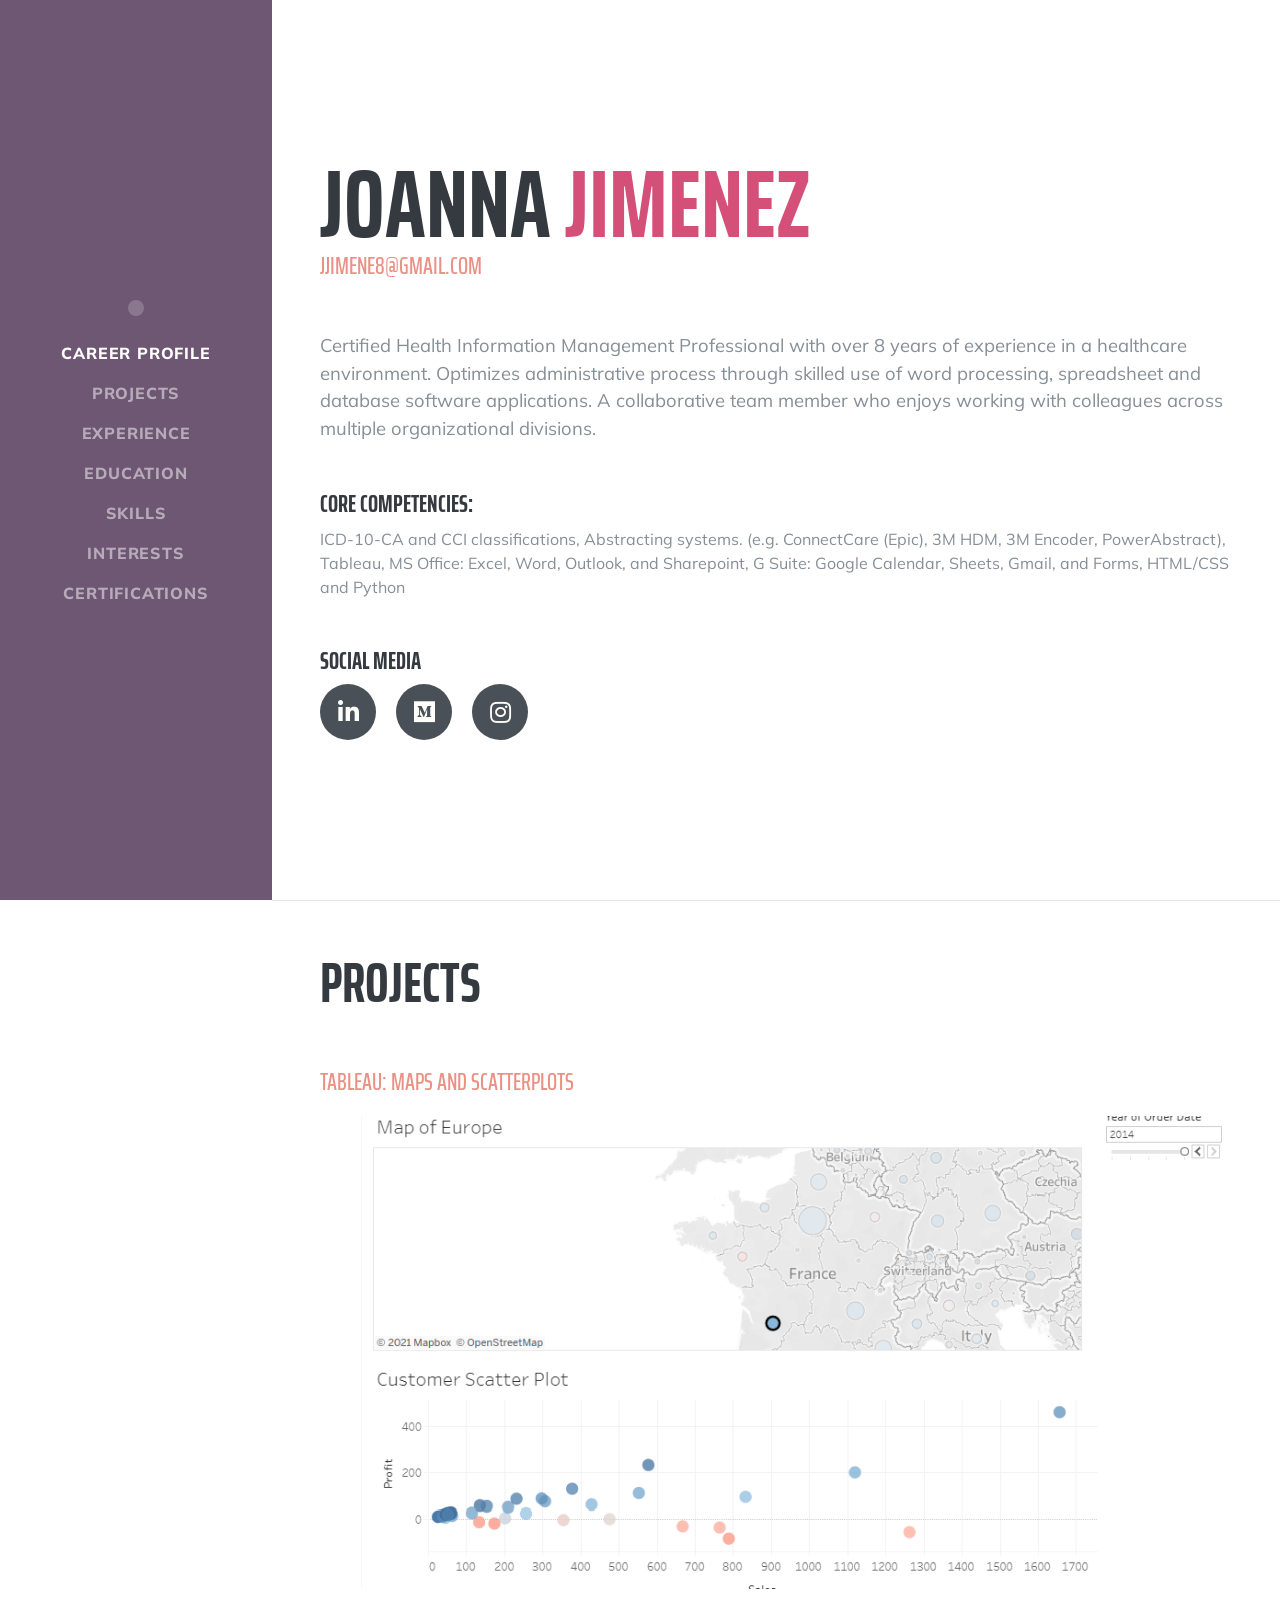
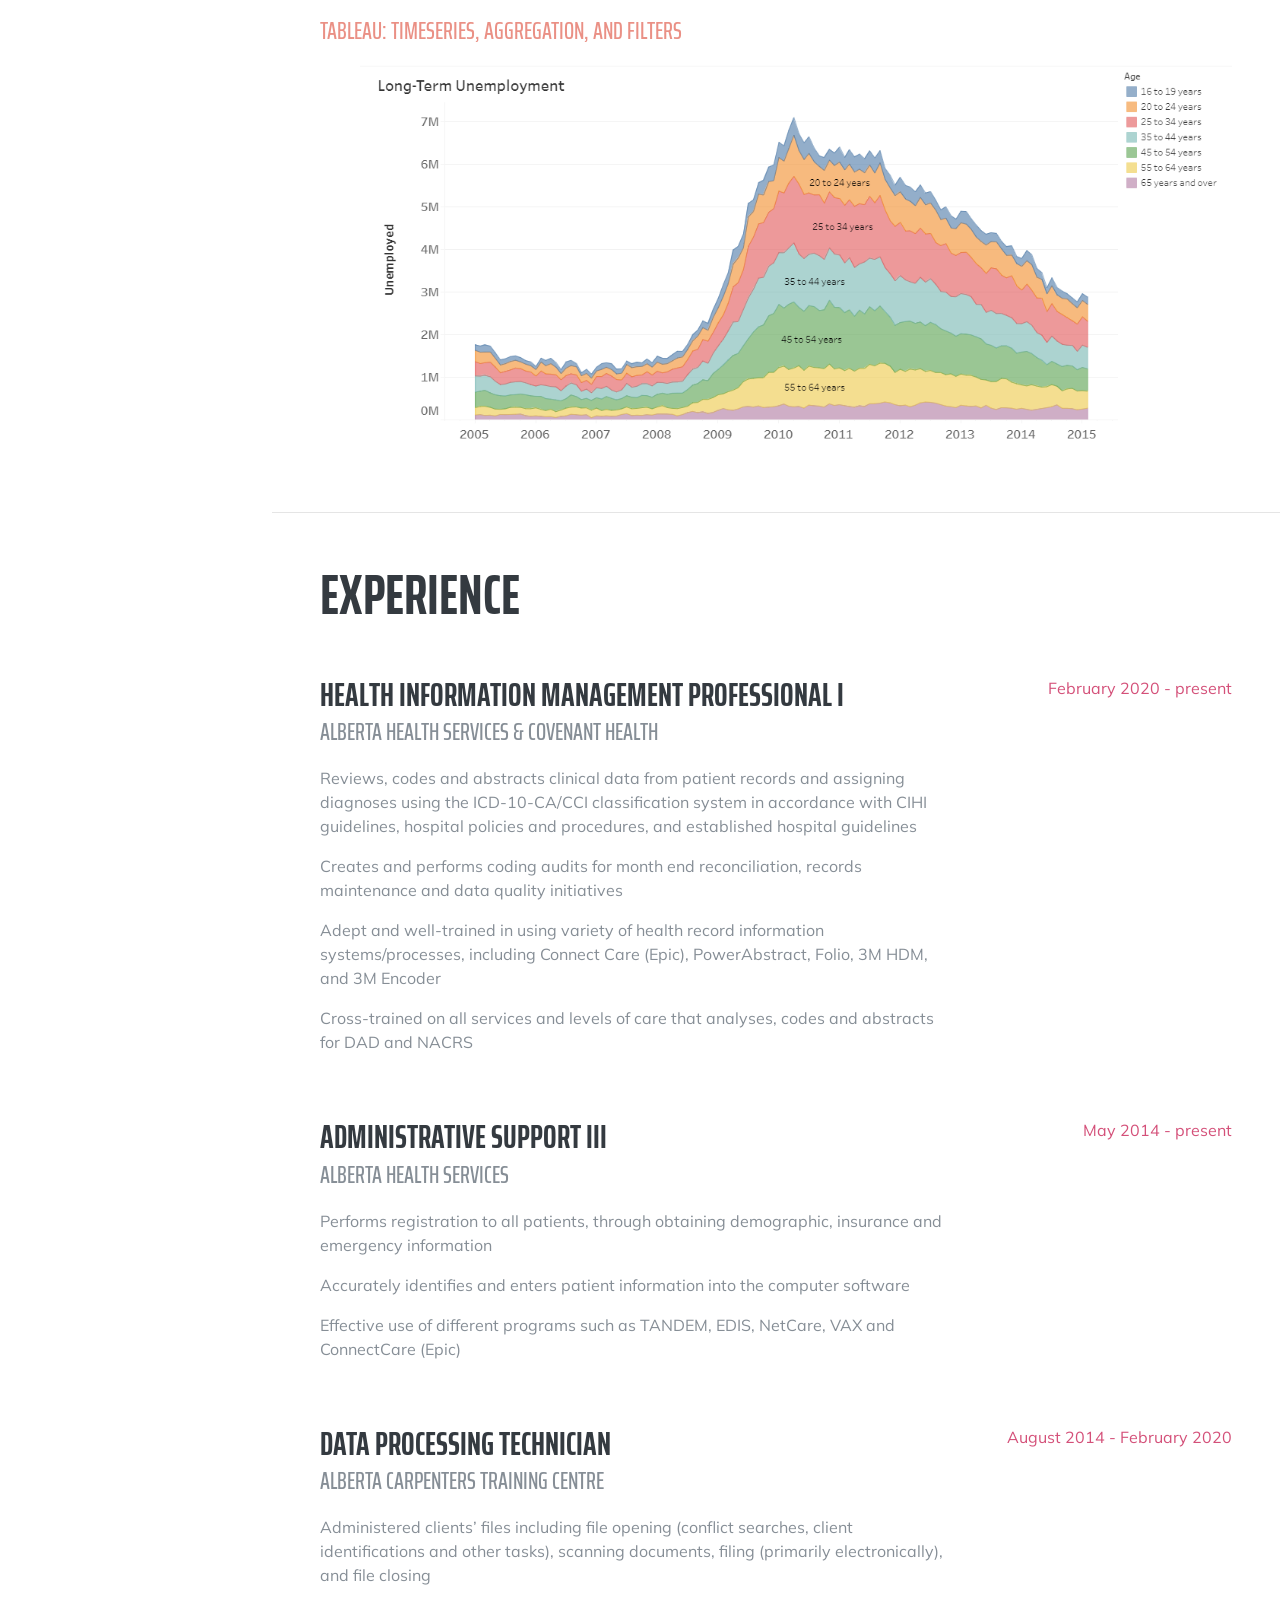
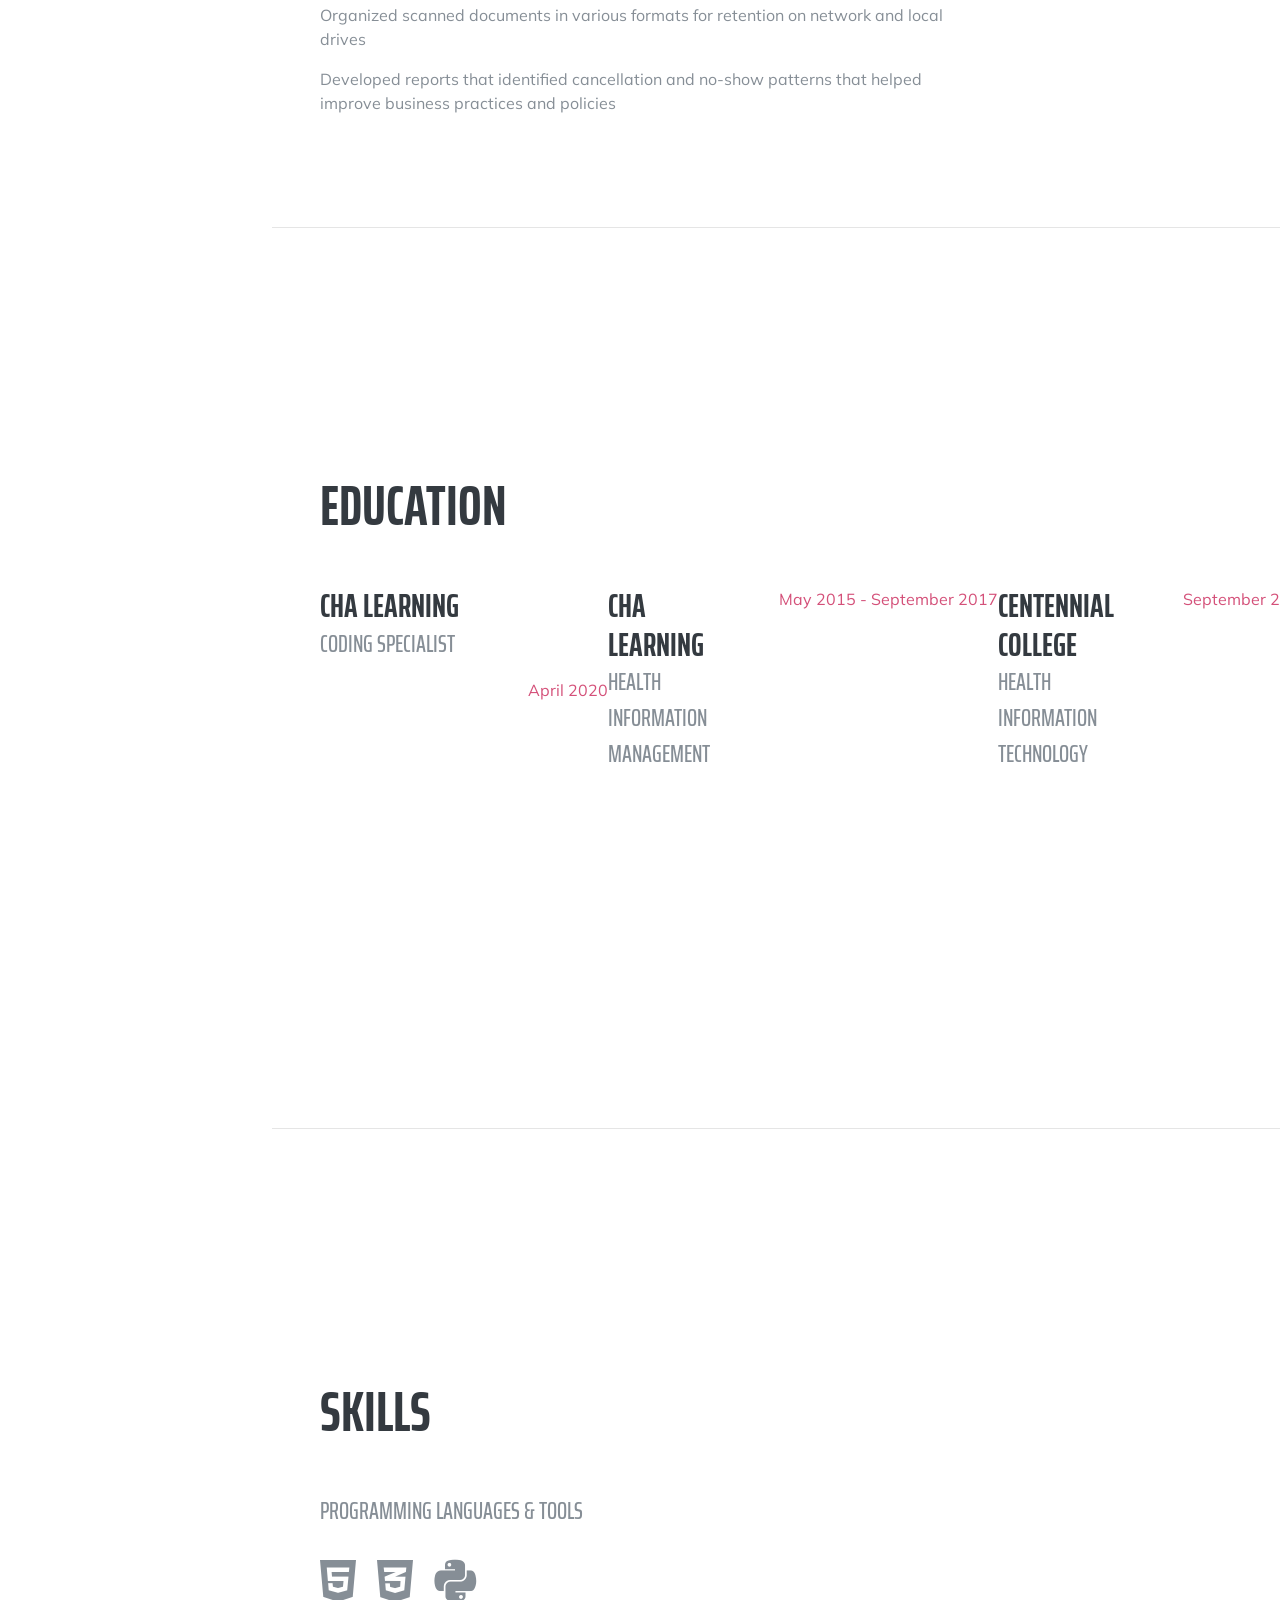
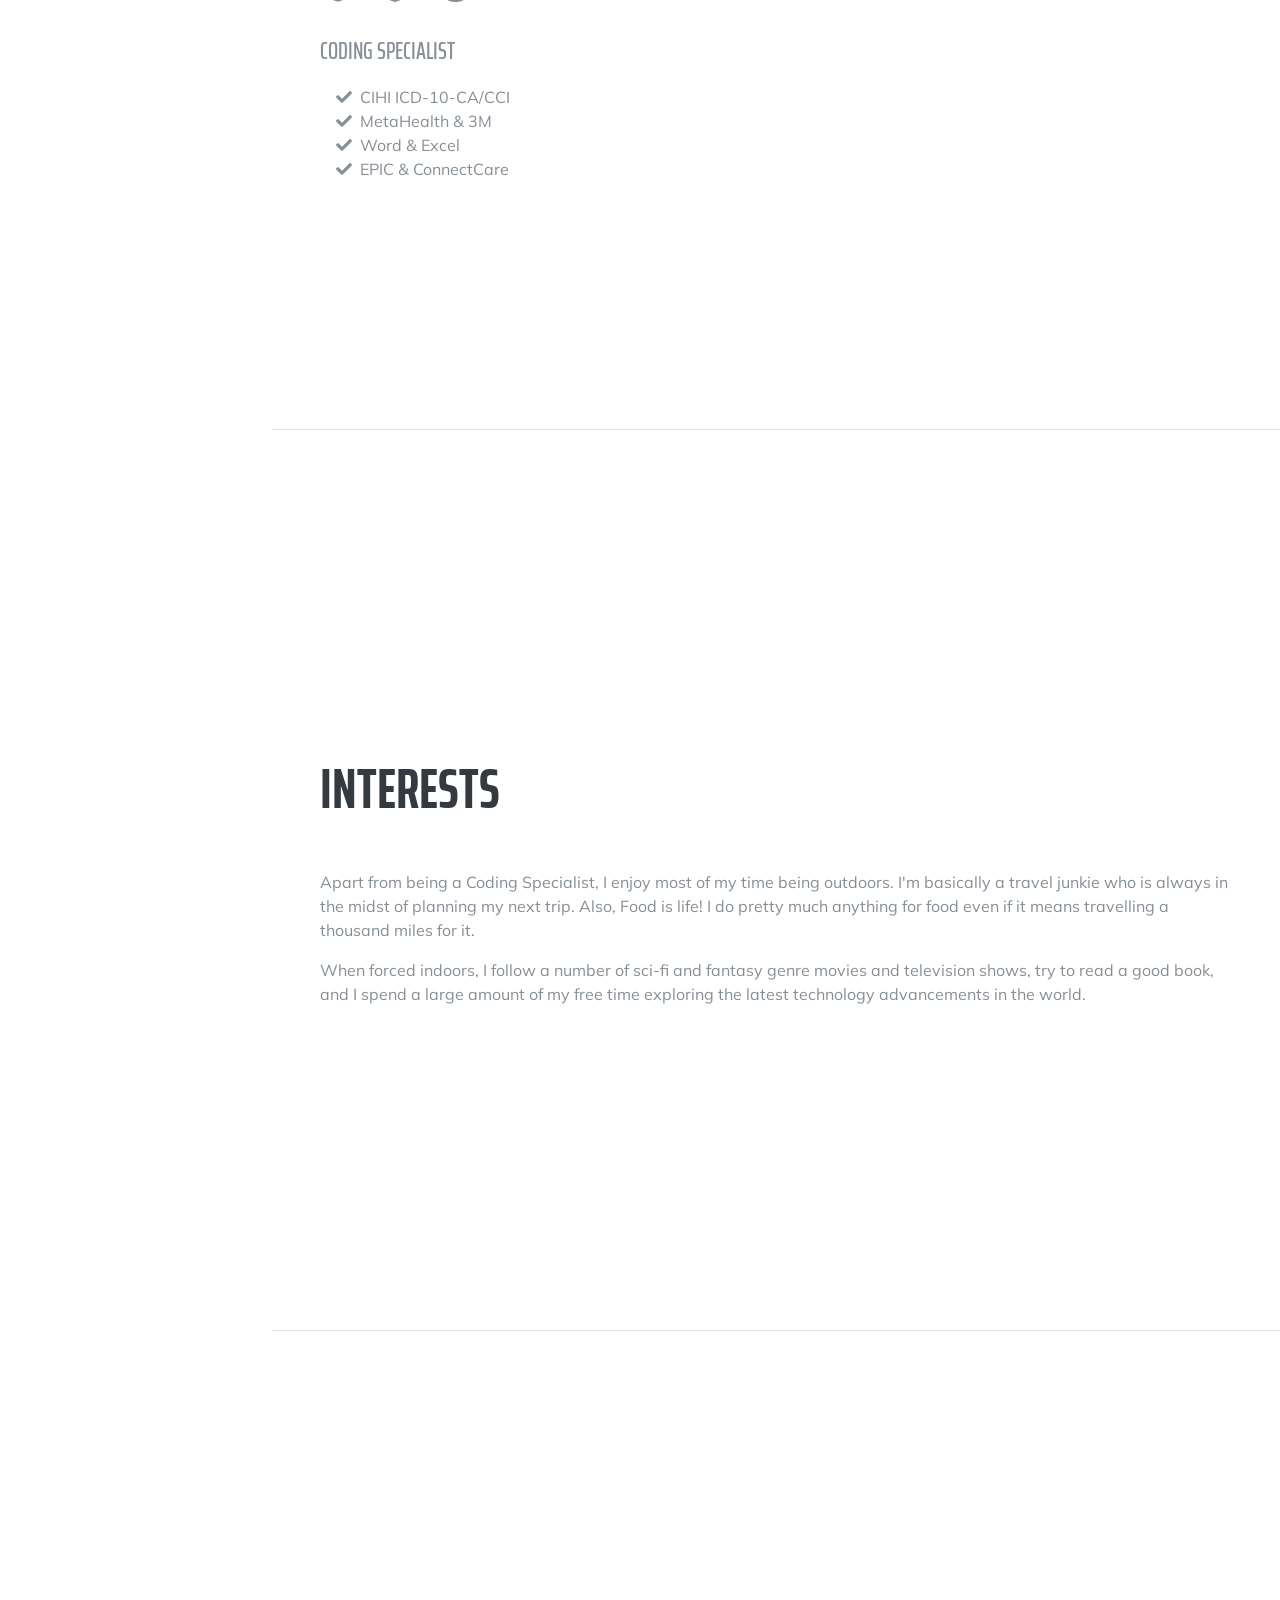
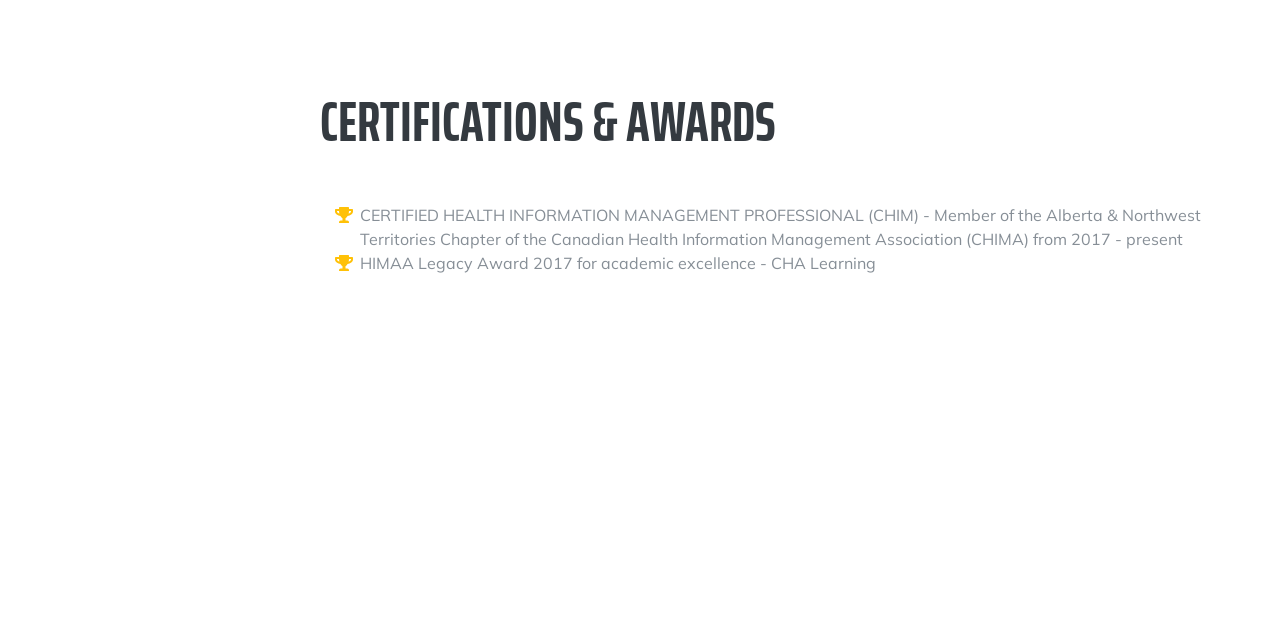
==== index.html @ 5873cfa7 "Update index.html" ====
<!DOCTYPE html>
<html lang="en">

<head>

	<meta charset="utf-8">
	<meta name="viewport" content="width=device-width, initial-scale=1, shrink-to-fit=no">
	<meta name="description" content="">
	<meta name="author" content="">

	<title>Resume - JJimenez</title>

	<!-- Bootstrap core CSS -->
	<link href="vendor/bootstrap/css/bootstrap.min.css" rel="stylesheet">

	<!-- Custom fonts for this template -->
	<link href="https://fonts.googleapis.com/css?family=Saira+Extra+Condensed:500,700" rel="stylesheet">
	<link href="https://fonts.googleapis.com/css?family=Muli:400,400i,800,800i" rel="stylesheet">
	<link href="vendor/fontawesome-free/css/all.min.css" rel="stylesheet">

	<!-- Custom styles for this template -->
	<link href="css/resume.min.css" rel="stylesheet">

</head>

<body id="page-top">

	<nav class="navbar navbar-expand-lg navbar-dark bg-primary fixed-top" id="sideNav">
		<a class="navbar-brand js-scroll-trigger" href="#page-top">
			<span class="d-block d-lg-none">Joanna Jimenez</span>
			<span class="d-none d-lg-block">
				<img class="img-fluid img-profile rounded-circle mx-auto mb-2" src="img/profile.png" alt="">
			</span>
		</a>
		<button class="navbar-toggler" type="button" data-toggle="collapse" data-target="#navbarSupportedContent" aria-controls="navbarSupportedContent" aria-expanded="false" aria-label="Toggle navigation">
			<span class="navbar-toggler-icon"></span>
		</button>
		<div class="collapse navbar-collapse" id="navbarSupportedContent">
			<ul class="navbar-nav">
				<li class="nav-item">
					<a class="nav-link js-scroll-trigger" href="#about">Career Profile</a>
				</li>
				<li class="nav-item">
					<a class="nav-link js-scroll-trigger" href="#projects">Projects</a>
				</li>
				<li class="nav-item">
					<a class="nav-link js-scroll-trigger" href="#experience">Experience</a>
				</li>
				<li class="nav-item">
					<a class="nav-link js-scroll-trigger" href="#education">Education</a>
				</li>
				<li class="nav-item">
					<a class="nav-link js-scroll-trigger" href="#skills">Skills</a>
				</li>
				<li class="nav-item">
					<a class="nav-link js-scroll-trigger" href="#interests">Interests</a>
				</li>
				<li class="nav-item">
					<a class="nav-link js-scroll-trigger" href="#awards">Certifications</a>
				</li>
			</ul>
		</div>
	</nav>

	<div class="container-fluid p-0">

		<section class="resume-section p-3 p-lg-5 d-flex align-items-center" id="about">
			<div class="w-100">
				<h1 class="mb-0">Joanna
					<span class="text-primary">Jimenez</span>
				</h1>
				<div class="subheading mb-5">
					<a href="mailto:name@email.com">jjimene8@gmail.com</a>
				</div>
				<p class="lead mb-5">Certified Health Information Management Professional with over 8 years of experience in a healthcare environment. 
					Optimizes administrative process through skilled use of word processing, spreadsheet and database software applications. 
					A collaborative team member who enjoys working with colleagues across multiple organizational divisions.
					
					<div>
						<h4>Core competencies:</h4> ICD-10-CA and CCI classifications, Abstracting systems. (e.g. ConnectCare (Epic), 3M HDM, 3M Encoder, PowerAbstract), Tableau, MS Office: Excel, Word, Outlook, and Sharepoint, 
						G Suite: Google Calendar, Sheets, Gmail, and Forms, HTML/CSS and Python 
					</div>
				
				</p>
			<div>
				<p class="lead mb-5"><h4>Social Media</h4>
				<div class="social-icons">
					<a href="https://www.linkedin.com/in/joanna-jimenez-chim/">
						<i class="fab fa-linkedin-in"></i>
					</a>
					<a href="https://medium.com/@doodles0182">
						<i class="fab fa-medium"></i>
					</a>
					<a href="https://www.instagram.com/j0annar0se/">
						<i class="fab fa-instagram"></i>
					</a>
				</div>
			</div>
			</div>
		</p>
		</section>

		<!-- PROJECTS -->
		<hr class="m-0">

		<section class="resume-section p-3 p-lg-5 d-flex align-items-center" id="projects">
			<div class="w-100">
				<h2 class="mb-5">Projects</h2>

				<div class="subheading mb-3"><a href="https://public.tableau.com/profile/joann.jimenez#!/vizhome/CountryProfitMargin/Dashboard1">Tableau: Maps and Scatterplots</a></div>
				<ul>
					<img class="img-fluid img-profile mx-300 mb-2"  src="img/MapOfEurope.png" alt="Map of Europe" >
					<!--<img src="img/MapOfEurope.png" alt="Map of Europe" width="200" height="200">-->
				</ul>

				<div class="subheading mb-3"><a href="https://public.tableau.com/profile/joann.jimenez#!/vizhome/Long-TermUnemployment_16119413423290/Sheet1">
          Tableau: Timeseries, Aggregation, and Filters</a></div>
				<ul>
					<img class="img-fluid img-profile mx-300 mb-2" src="img/TermUnemployment.png" alt="Long-Term Unemployment">
					<!---<img src="img/TermUnemployment.png" alt="Long-Term Unemployment" width="200" height="200">-->
				</ul>
        
       
		</section>

		<hr class="m-0">

		<section class="resume-section p-3 p-lg-5 d-flex justify-content-center" id="experience">
			<div class="w-100">
				<h2 class="mb-5">Experience</h2>

			
				
				<div class="resume-item d-flex flex-column flex-md-row justify-content-between mb-5">
					<div class="resume-content">
						<h3 class="mb-0">Health Information Management Professional I</h3>
						<div class="subheading mb-3">Alberta Health Services & Covenant Health</div>
						<p>Reviews, codes and abstracts clinical data from patient records and assigning diagnoses using the ICD-10-CA/CCI classification system in accordance with CIHI guidelines, hospital
policies and procedures, and established hospital guidelines</p>
						<p>Creates and performs coding audits for month end reconciliation, records maintenance and data quality initiatives</p>
						<p>Adept and well-trained in using variety of health record information systems/processes, including Connect Care (Epic), PowerAbstract, Folio, 3M HDM, and 3M Encoder</p>
						<p>Cross-trained on all services and levels of care that analyses, codes and abstracts for DAD and NACRS</p>
						
					</div>
					<div class="resume-date text-md-right">
						<span class="text-primary">February 2020 - present</span>
					</div>
				</div>
				
				<div class="resume-item d-flex flex-column flex-md-row justify-content-between mb-5">
					<div class="resume-content">
						<h3 class="mb-0">Administrative Support III</h3>
						<div class="subheading mb-3">Alberta Health Services</div>
						<p>Performs registration to all patients, through obtaining demographic, insurance and emergency information </p>
						<p>Accurately identifies and enters patient information into the computer software</p>
						<p>Effective use of different programs such as TANDEM, EDIS, NetCare, VAX and ConnectCare (Epic)</p>
					</div>
					<div class="resume-date text-md-right">
						<span class="text-primary">May 2014 - present</span>
					</div>
				</div>

				<div class="resume-item d-flex flex-column flex-md-row justify-content-between mb-5">
					<div class="resume-content">
						<h3 class="mb-0">Data Processing Technician</h3>
						<div class="subheading mb-3">Alberta Carpenters Training Centre</div>
						<p>Administered clients’ files including file opening (conflict searches, client identifications and other tasks), scanning documents, filing (primarily electronically), and file closing</p>
						<p>Organized scanned documents in various formats for retention on network and local drives</p>
						<p>Developed reports that identified cancellation and no-show patterns that helped improve business practices and policies
						</p>
					</div>
					<div class="resume-date text-md-right">
						<span class="text-primary">August 2014 - February 2020</span>
					</div>
				</div>

			</div>

		</section>

		<hr class="m-0">

		<section class="resume-section p-3 p-lg-5 d-flex align-items-center" id="education">
			<div class="w-100">
				<h2 class="mb-5">Education</h2>
				
				<div class="resume-item d-flex flex-column flex-md-row justify-content-between mb-5">
					<div class="resume-content">
						<h3 class="mb-0">CHA Learning</h3>
						<div class="subheading mb-3">Coding Specialist</div>
						<div class="resume-date text-md-right">
						<span class="text-primary">April 2020</span>
					</div>

					</div>

				<div class="resume-item d-flex flex-column flex-md-row justify-content-between mb-5">
					<div class="resume-content">
						<h3 class="mb-0">CHA Learning</h3>
						<div class="subheading mb-3">Health Information Management</div>

					</div>
					<div class="resume-date text-md-right">
						<span class="text-primary">May 2015 - September 2017</span>
					</div>
				</div>

				<div class="resume-item d-flex flex-column flex-md-row justify-content-between">
					<div class="resume-content">
						<h3 class="mb-0">Centennial College</h3>
						<div class="subheading mb-3">Health Information Technology</div>

					</div>
					<div class="resume-date text-md-right">
						<span class="text-primary">September 2009 - May 2011</span>
					</div>
				</div>

			</div>
		</section>

		<hr class="m-0">

		<section class="resume-section p-3 p-lg-5 d-flex align-items-center" id="skills">
			<div class="w-100">
				<h2 class="mb-5">Skills</h2>

				<div class="subheading mb-3">Programming Languages &amp; Tools</div>
				<ul class="list-inline dev-icons">
					<li class="list-inline-item">
						<i class="fab fa-html5"></i>
					</li>
					<li class="list-inline-item">
						<i class="fab fa-css3-alt"></i>
					</li>
					<li class="list-inline-item">
						<i class="fab fa-python"></i>
					</li>

				</ul>

				<div class="subheading mb-3">Coding Specialist</div>
				<ul class="fa-ul mb-0">
					<li>
						<i class="fa-li fa fa-check"></i>
						CIHI ICD-10-CA/CCI
					</li>
					<li>
						<i class="fa-li fa fa-check"></i>
						MetaHealth &amp; 3M
					</li>
					<li>
						<i class="fa-li fa fa-check"></i>
						Word &amp; Excel
					</li>
					<li>
						<i class="fa-li fa fa-check"></i>
						EPIC &amp; ConnectCare
					</li>
				</ul>
			</div>
		</section>

		<hr class="m-0">

		<section class="resume-section p-3 p-lg-5 d-flex align-items-center" id="interests">
			<div class="w-100">
				<h2 class="mb-5">Interests</h2>
				<p>Apart from being a Coding Specialist, I enjoy most of my time being outdoors. I'm basically a travel junkie who is always in the midst of planning my next trip. Also, Food is life! I do pretty much anything for food even if it means travelling a thousand miles for it. </p>
				<p class="mb-0">When forced indoors, I follow a number of sci-fi and fantasy genre movies and television shows, try to read a good book, and I spend a large amount of my free time exploring the latest technology advancements in the world.</p>
			</div>
		</section>

		<hr class="m-0">

		<section class="resume-section p-3 p-lg-5 d-flex align-items-center" id="awards">
			<div class="w-100">
				<h2 class="mb-5">Certifications &amp; Awards</h2>
				<ul class="fa-ul mb-0">
					<li>
						<i class="fa-li fa fa-trophy text-warning"></i>
						CERTIFIED HEALTH INFORMATION MANAGEMENT PROFESSIONAL (CHIM) -
						Member of the Alberta & Northwest Territories Chapter of the Canadian Health Information Management Association (CHIMA) 
						from 2017 - present
					</li>
					<li>
						<i class="fa-li fa fa-trophy text-warning"></i>
						HIMAA Legacy Award 2017 for academic excellence - CHA Learning
					</li>
					<li>

				</ul>
			</div>
		</section>

		<!--      Portfolio-->

		<!-- Bootstrap core JavaScript -->
		<script src="vendor/jquery/jquery.min.js"></script>
		<script src="vendor/bootstrap/js/bootstrap.bundle.min.js"></script>

		<!-- Plugin JavaScript -->
		<script src="vendor/jquery-easing/jquery.easing.min.js"></script>

		<!-- Custom scripts for this template -->
		<script src="js/resume.min.js"></script>

</body>

</html>
---- css/resume.min.css ----
/*!
 * Start Bootstrap - Resume v5.0.8 (https://startbootstrap.com/template-overviews/resume)
 * Copyright 2013-2019 Start Bootstrap
 * Licensed under MIT (https://github.com/BlackrockDigital/startbootstrap-resume/blob/master/LICENSE)
 */body{font-family:Muli,-apple-system,BlinkMacSystemFont,'Segoe UI',Roboto,'Helvetica Neue',Arial,sans-serif,'Apple Color Emoji','Segoe UI Emoji','Segoe UI Symbol','Noto Color Emoji';padding-top:54px;color:#868e96}@media (min-width:992px){body{padding-top:0;padding-left:17rem}}h1,h2,h3,h4,h5,h6{font-family:'Saira Extra Condensed',-apple-system,BlinkMacSystemFont,'Segoe UI',Roboto,'Helvetica Neue',Arial,sans-serif,'Apple Color Emoji','Segoe UI Emoji','Segoe UI Symbol','Noto Color Emoji';font-weight:700;text-transform:uppercase;color:#343a40}h1{font-size:6rem;line-height:5.5rem}h2{font-size:3.5rem}h3{font-size:2rem}p.lead{font-size:1.15rem;font-weight:400}.subheading{text-transform:uppercase;font-weight:500;font-family:'Saira Extra Condensed',-apple-system,BlinkMacSystemFont,'Segoe UI',Roboto,'Helvetica Neue',Arial,sans-serif,'Apple Color Emoji','Segoe UI Emoji','Segoe UI Symbol','Noto Color Emoji';font-size:1.5rem}.social-icons a{display:inline-block;height:3.5rem;width:3.5rem;background-color:#495057;color:#fffdf9!important;border-radius:100%;text-align:center;font-size:1.5rem;line-height:3.5rem;margin-right:1rem}.social-icons a:last-child{margin-right:0}.social-icons a:hover{background-color:#e9e1cc}.dev-icons{font-size:3rem}.dev-icons .list-inline-item i:hover{color:#e9e1cc}#sideNav .navbar-nav .nav-item .nav-link{font-weight:800;letter-spacing:.05rem;text-transform:uppercase}#sideNav .navbar-toggler:focus{outline-color:#ea9085}@media (min-width:992px){#sideNav{text-align:center;position:fixed;top:0;left:0;display:flex;flex-direction:column;width:17rem;height:100vh}#sideNav .navbar-brand{display:flex;margin:auto auto 0;padding:.5rem}#sideNav .navbar-brand .img-profile{max-width:10rem;max-height:10rem;border:.5rem solid rgba(255,255,255,.2)}#sideNav .navbar-collapse{display:flex;align-items:flex-start;flex-grow:0;width:100%;margin-bottom:auto}#sideNav .navbar-collapse .navbar-nav{flex-direction:column;width:100%}#sideNav .navbar-collapse .navbar-nav .nav-item{display:block}#sideNav .navbar-collapse .navbar-nav .nav-item .nav-link{display:block}}section.resume-section{padding-top:5rem!important;padding-bottom:5rem!important;max-width:75rem}section.resume-section .resume-item .resume-date{min-width:none}@media (min-width:768px){section.resume-section{min-height:100vh}section.resume-section .resume-item .resume-date{min-width:18rem}}@media (min-width:992px){section.resume-section{padding-top:3rem!important;padding-bottom:3rem!important}}.bg-primary{background-color:#6e5773!important}.text-primary{color:#d45079!important}a{color:#ea9085}a:active,a:focus,a:hover{color:#e9e1cc}
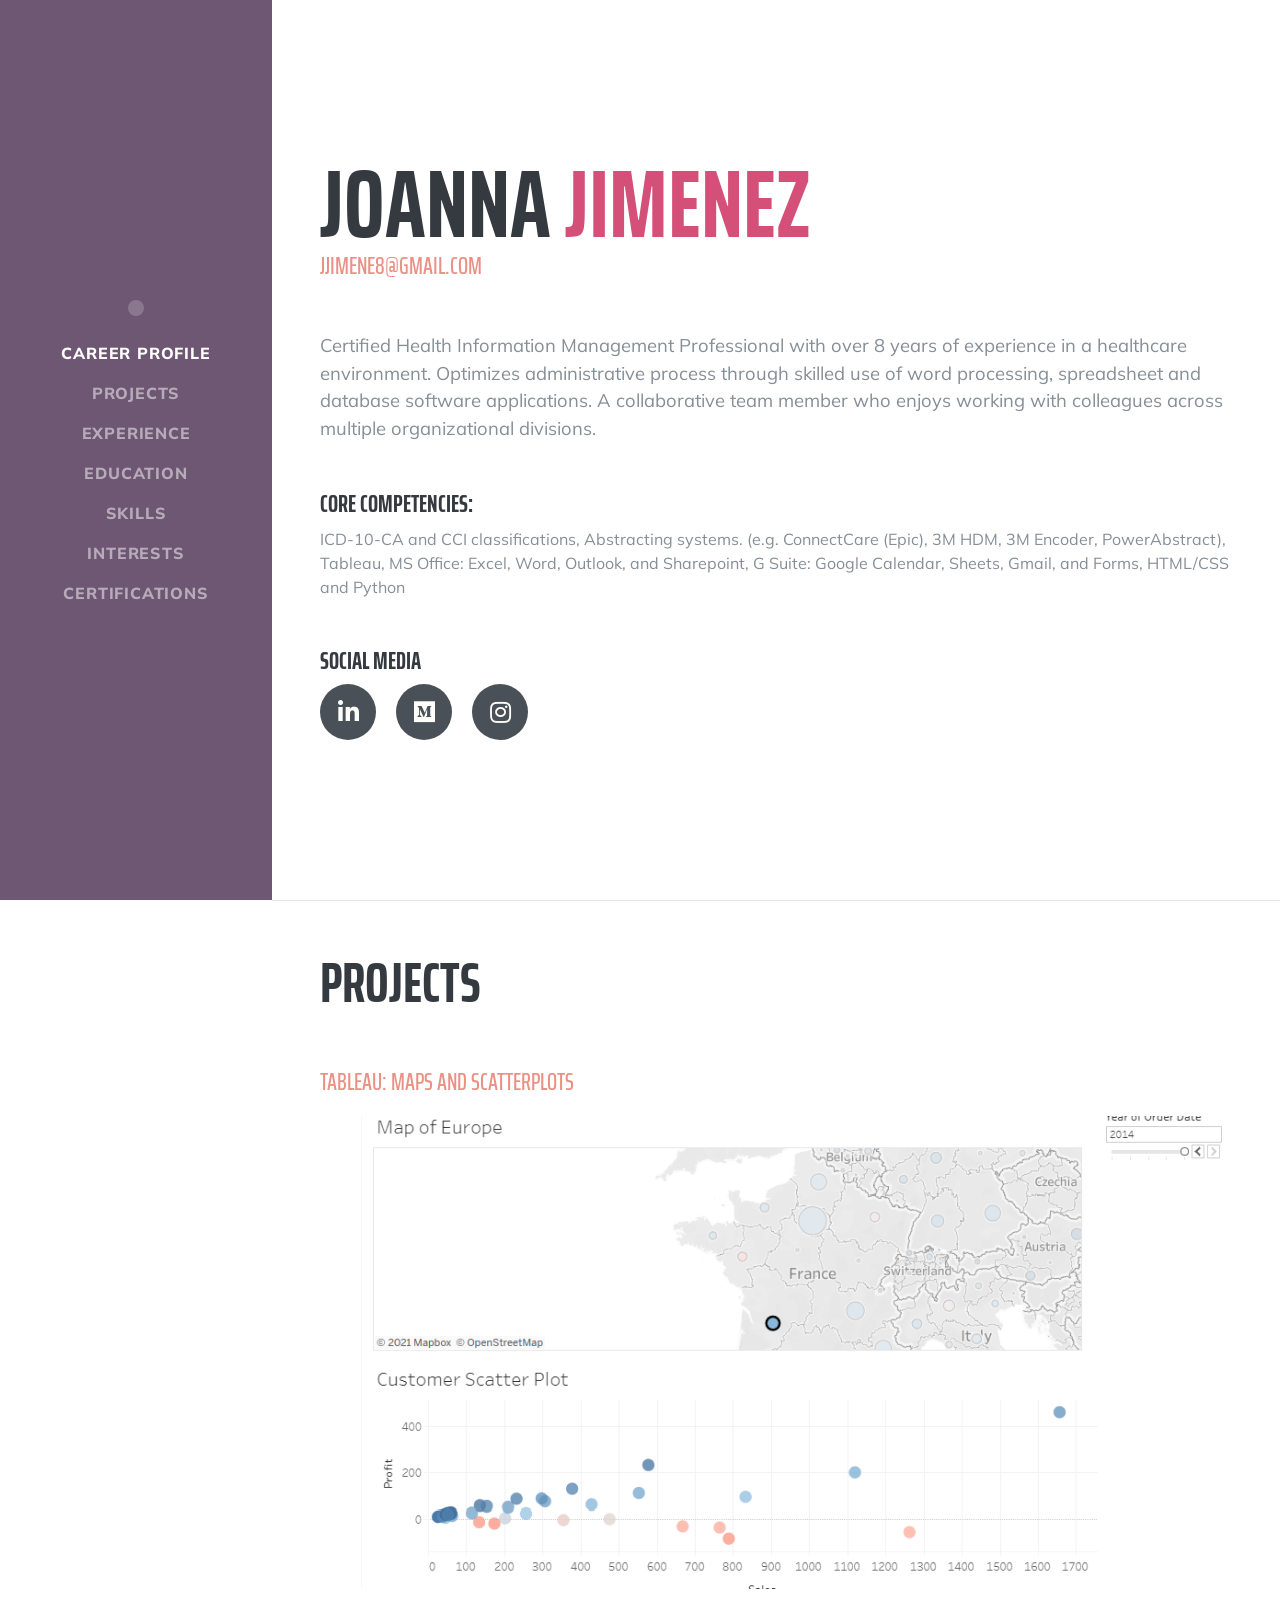
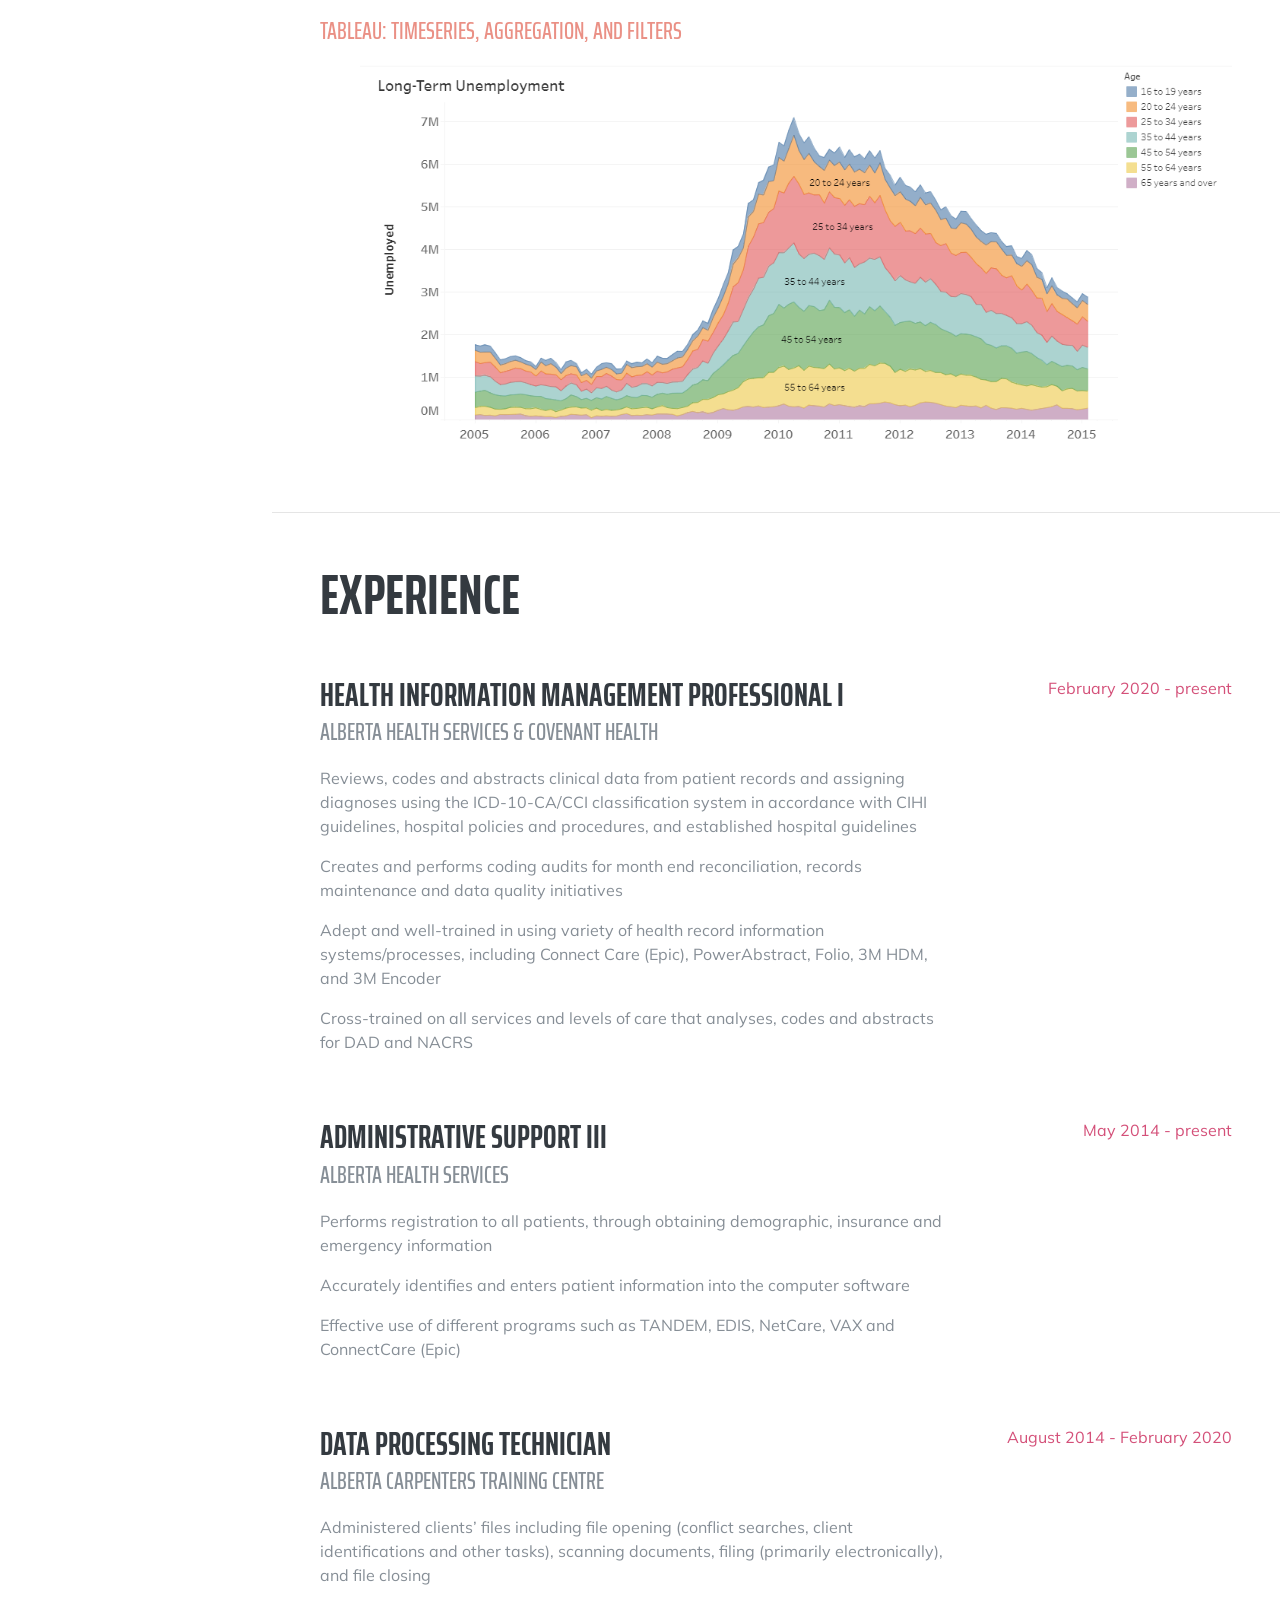
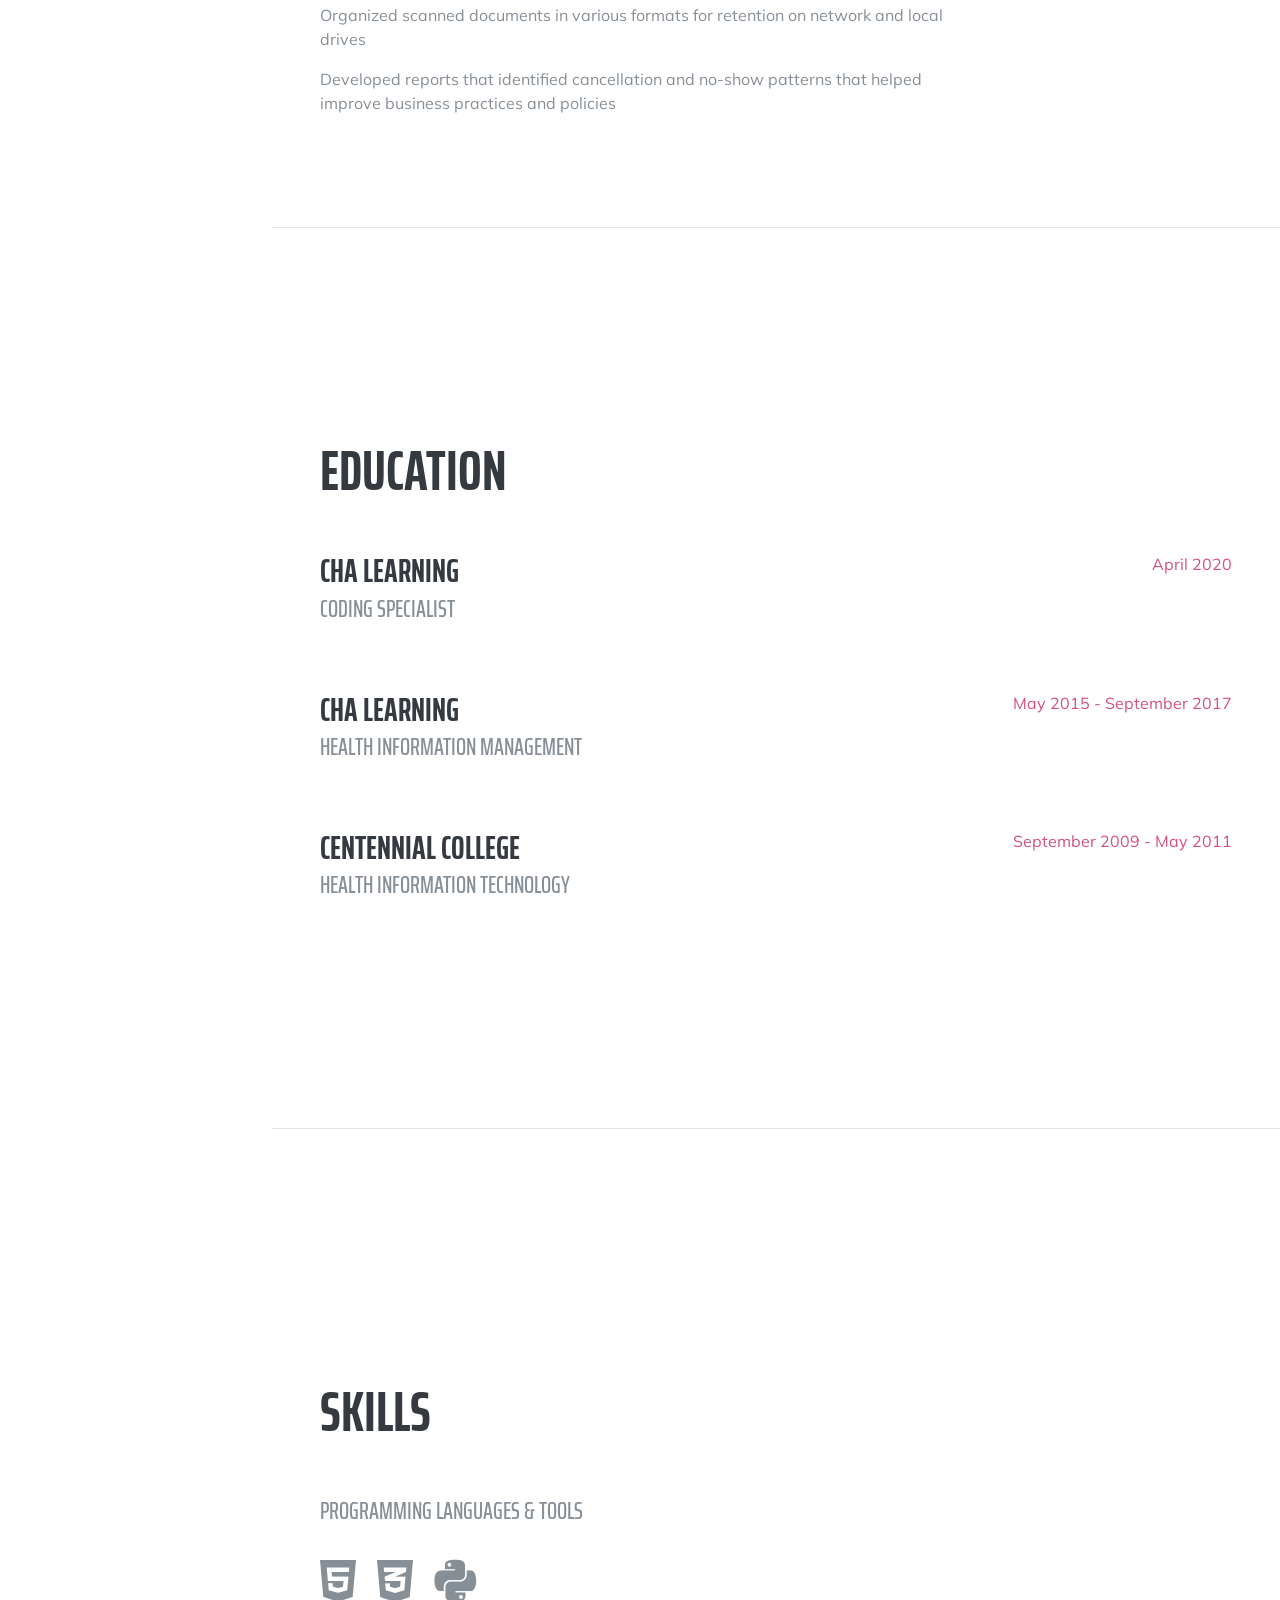
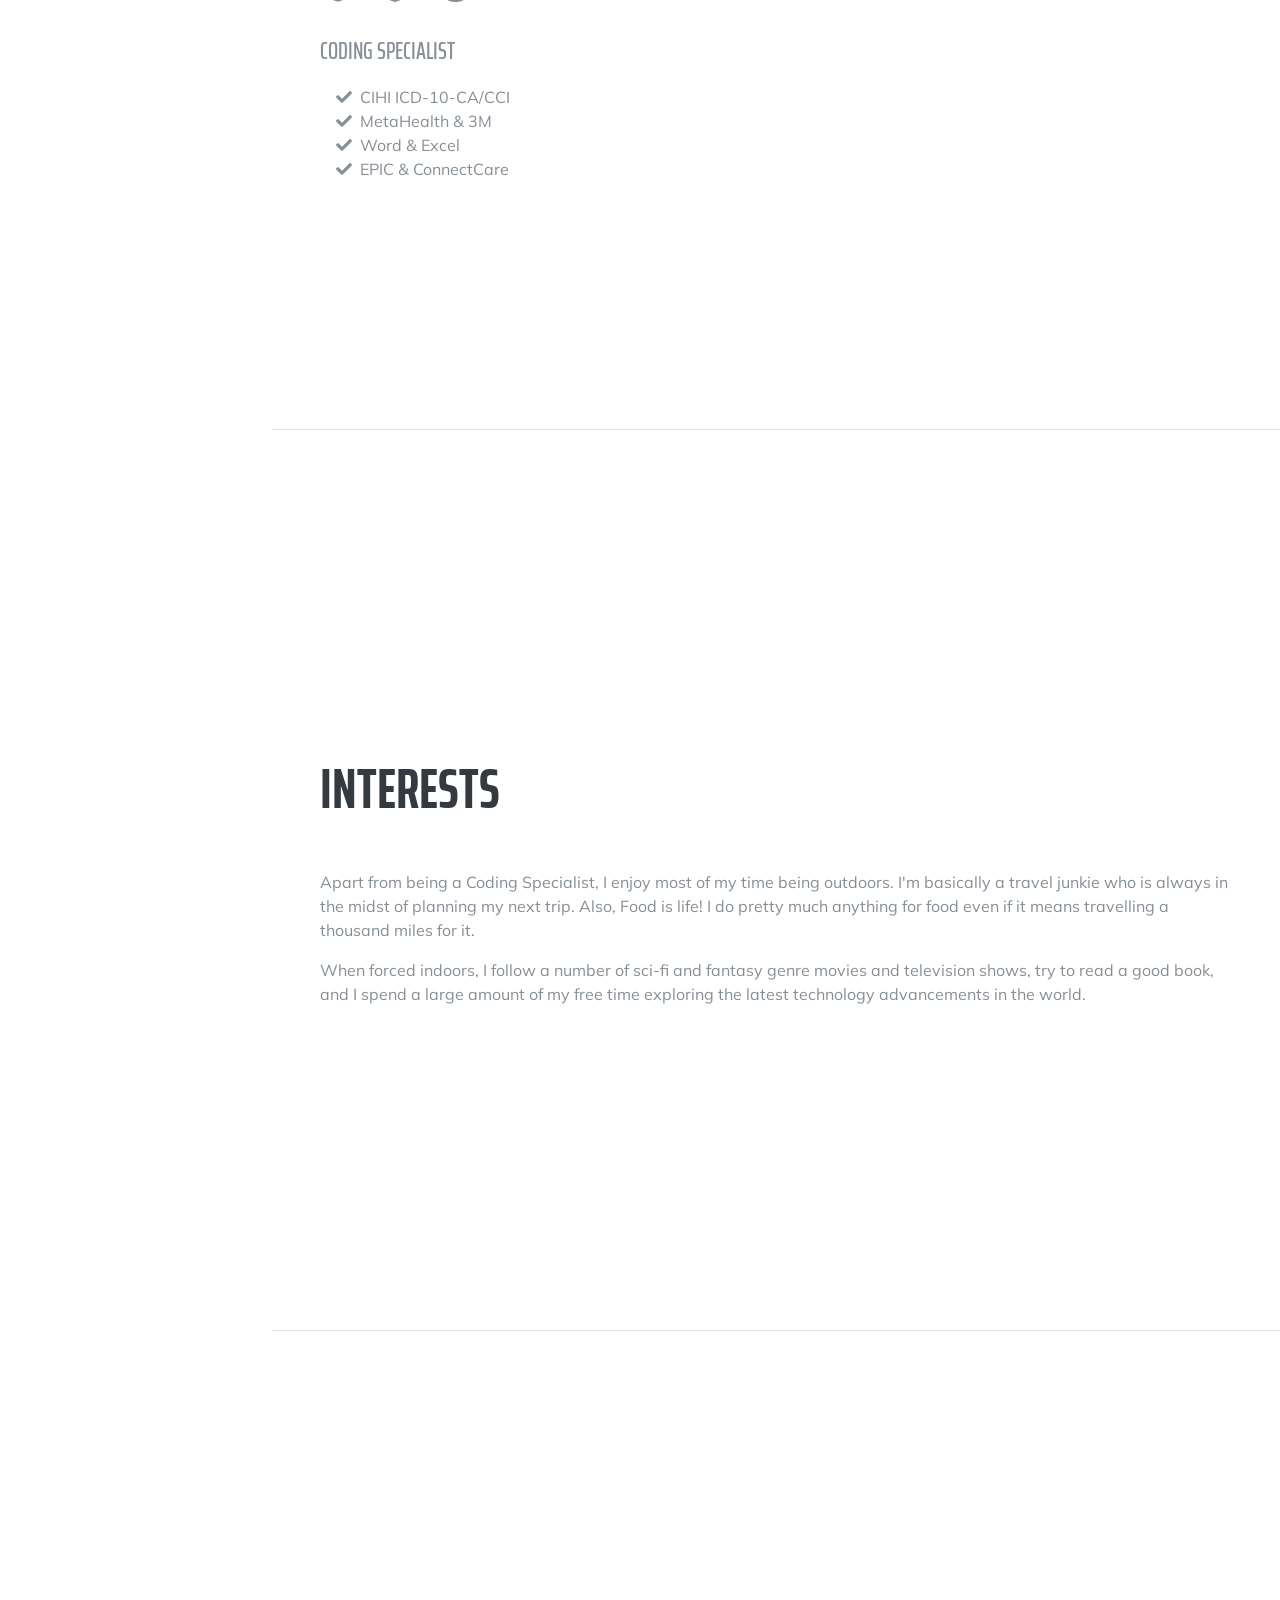
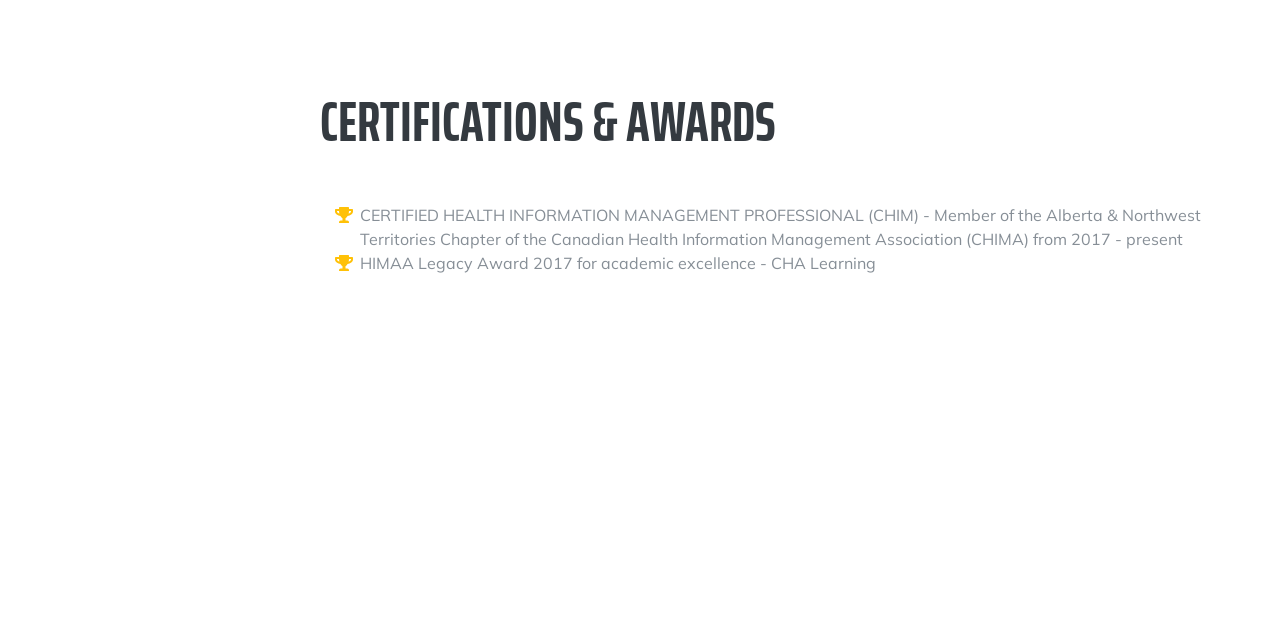
==== commit 1b22156f: "Update index.html" ====
--- a/index.html
+++ b/index.html
@@ -188,6 +188,7 @@
 					<div class="resume-content">
 						<h3 class="mb-0">CHA Learning</h3>
 						<div class="subheading mb-3">Coding Specialist</div>
+					</div>	
 						<div class="resume-date text-md-right">
 						<span class="text-primary">April 2020</span>
 					</div>
@@ -200,10 +201,10 @@
 						<div class="subheading mb-3">Health Information Management</div>
 
 					</div>
-					<div class="resume-date text-md-right">
+						<div class="resume-date text-md-right">
 						<span class="text-primary">May 2015 - September 2017</span>
 					</div>
-				</div>
+					</div>
 
 				<div class="resume-item d-flex flex-column flex-md-row justify-content-between">
 					<div class="resume-content">
@@ -211,10 +212,10 @@
 						<div class="subheading mb-3">Health Information Technology</div>
 
 					</div>
-					<div class="resume-date text-md-right">
+						<div class="resume-date text-md-right">
 						<span class="text-primary">September 2009 - May 2011</span>
 					</div>
-				</div>
+					</div>
 
 			</div>
 		</section>
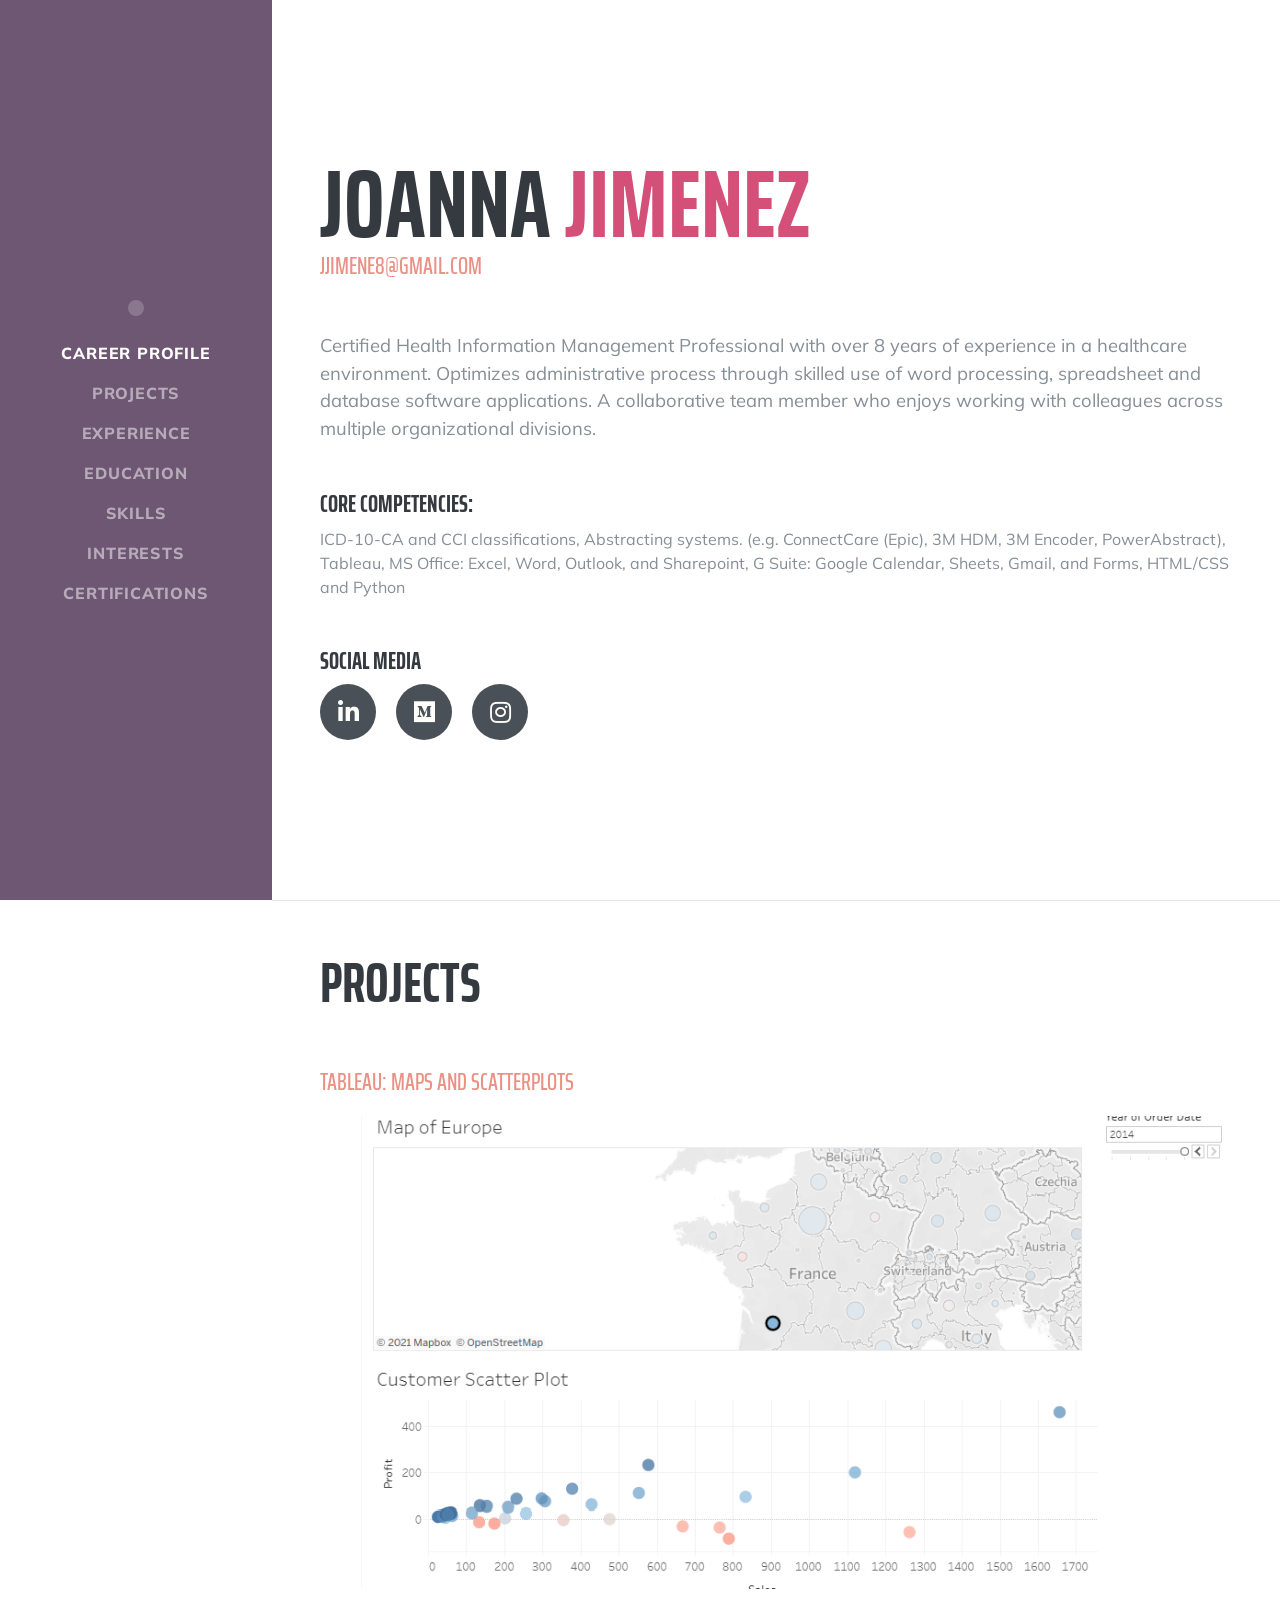
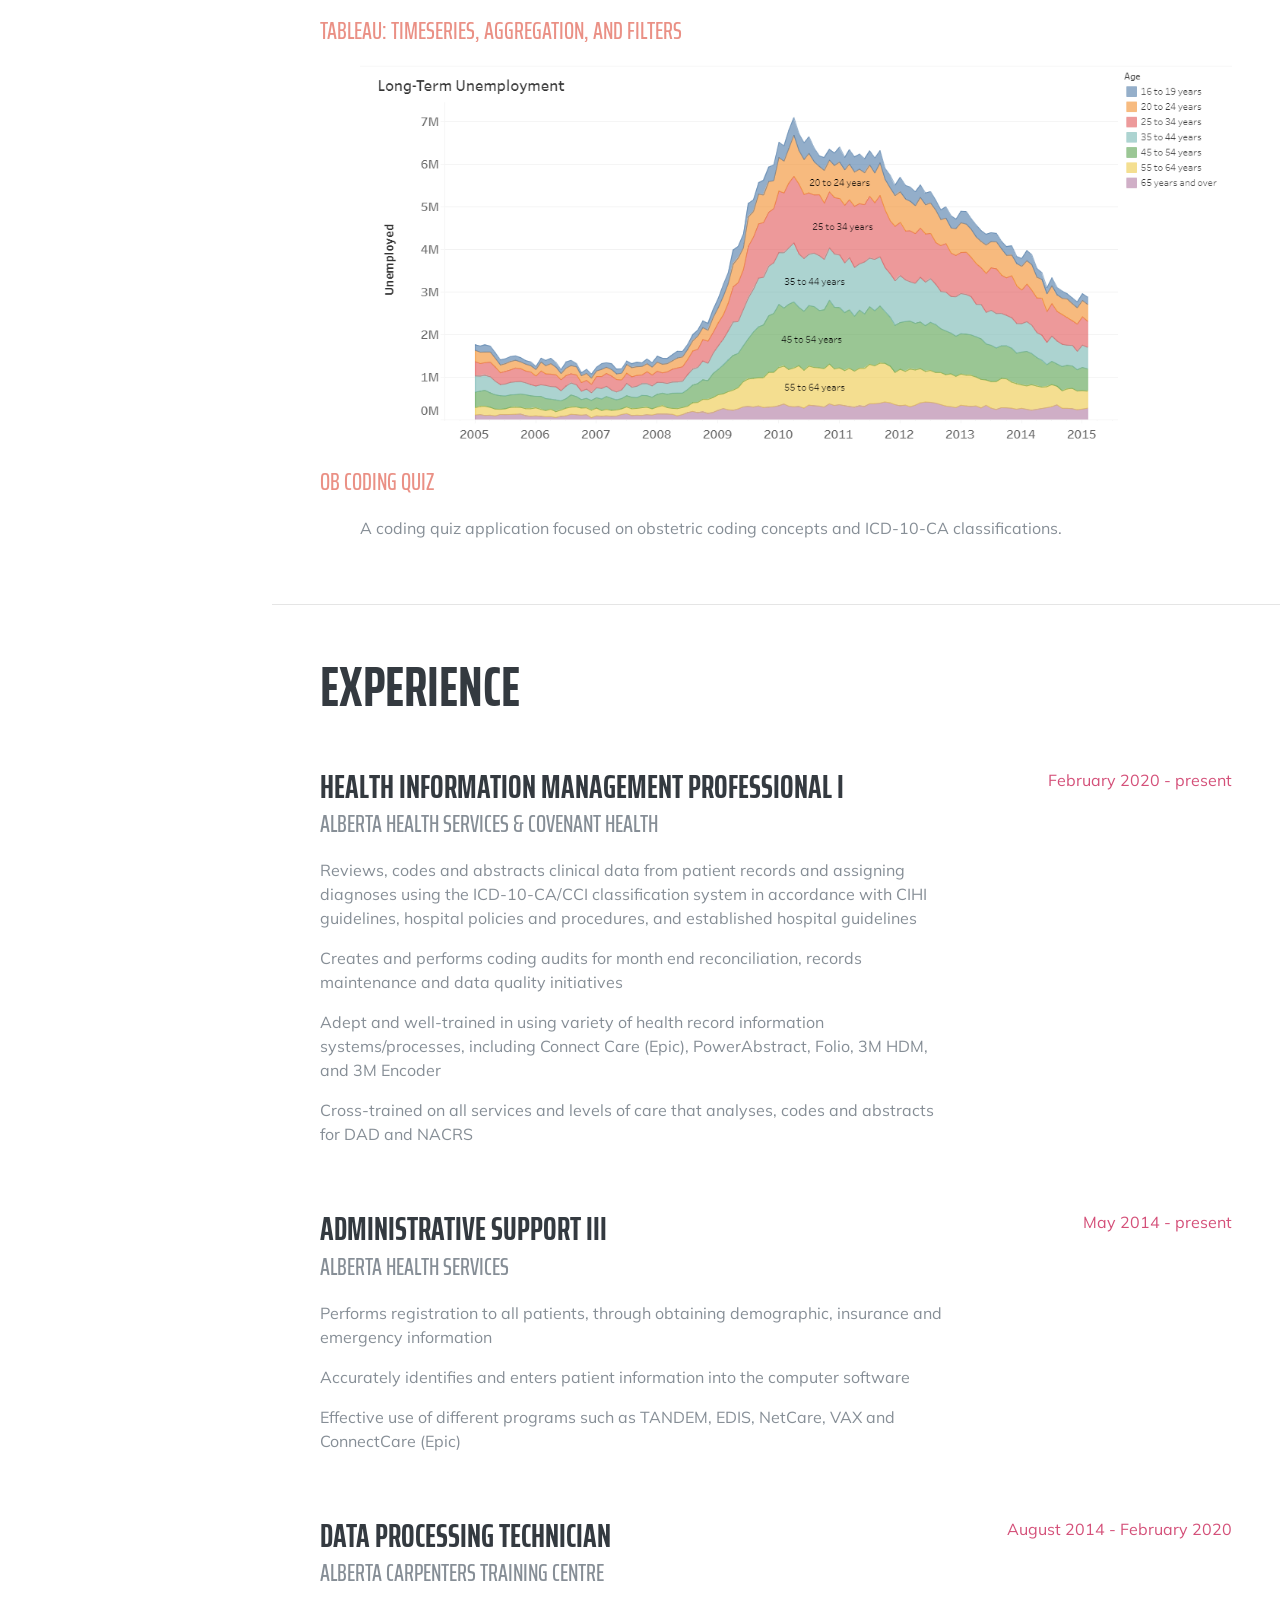
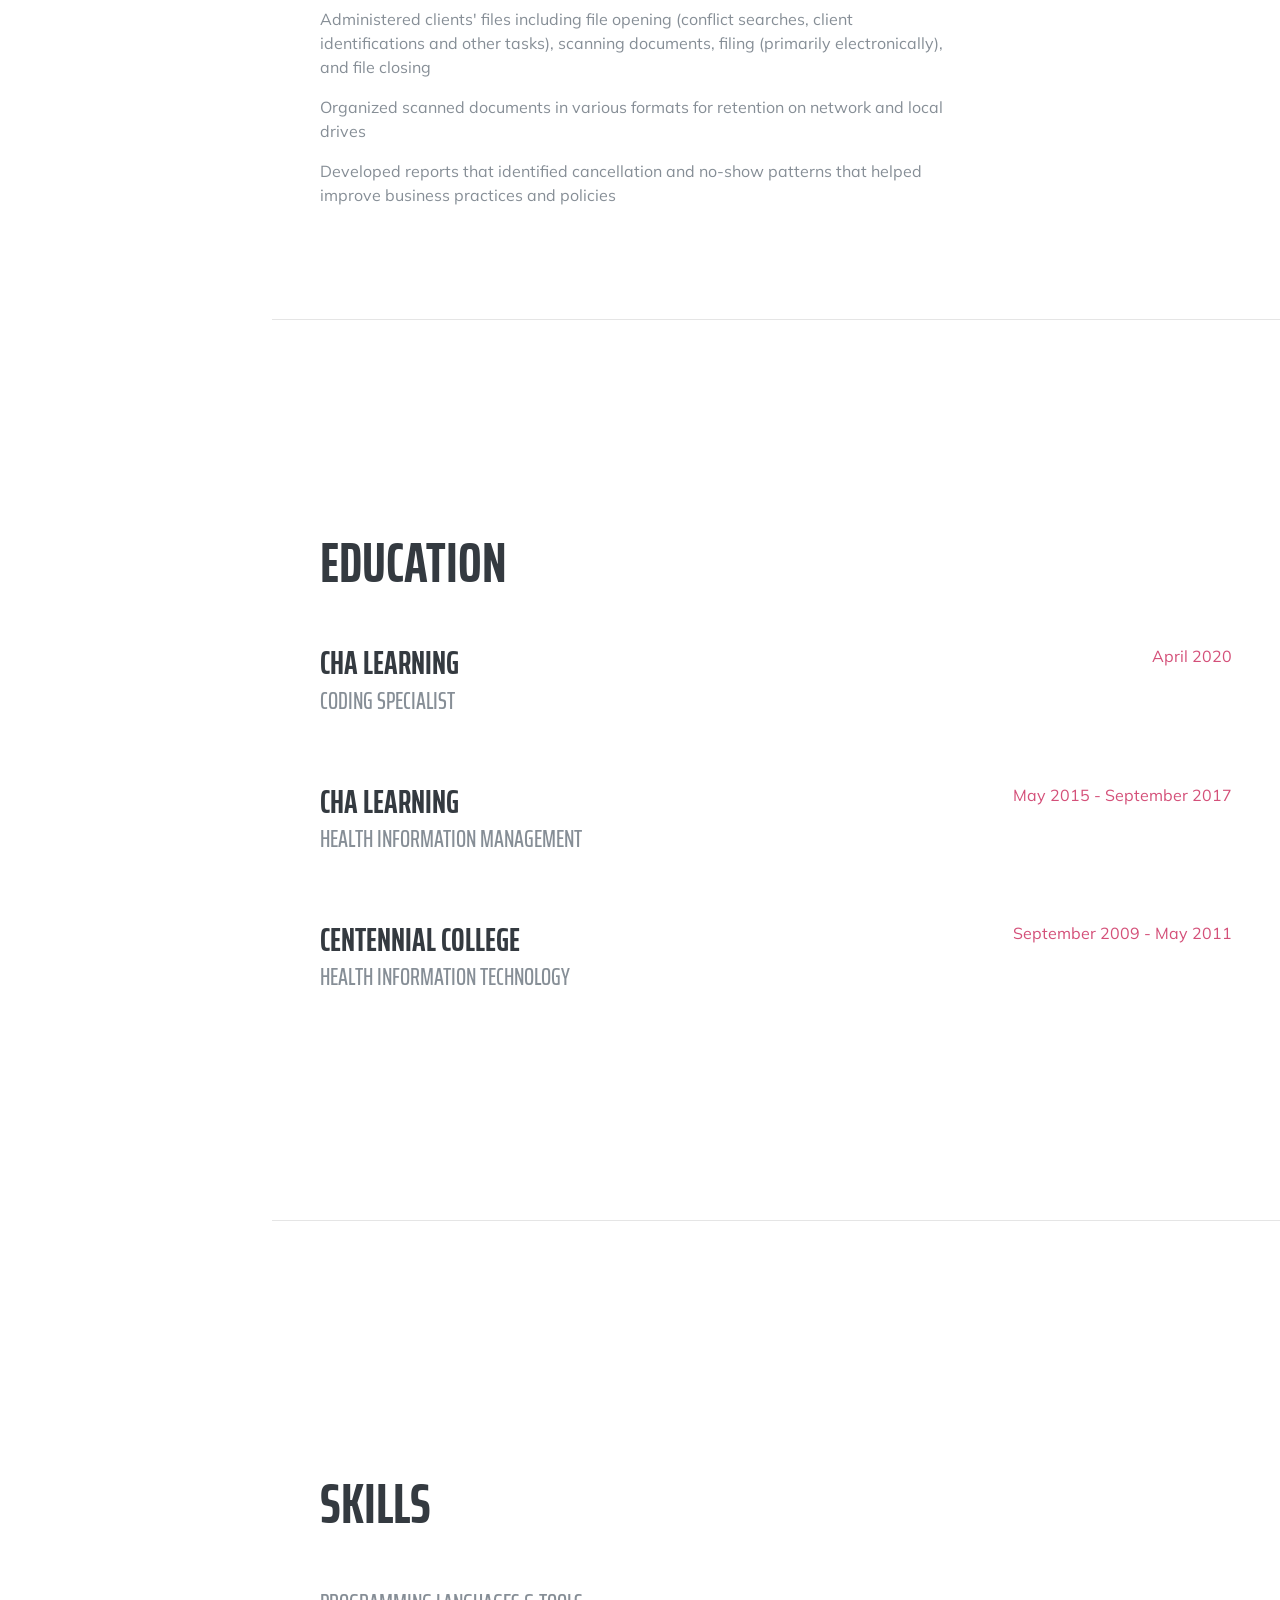
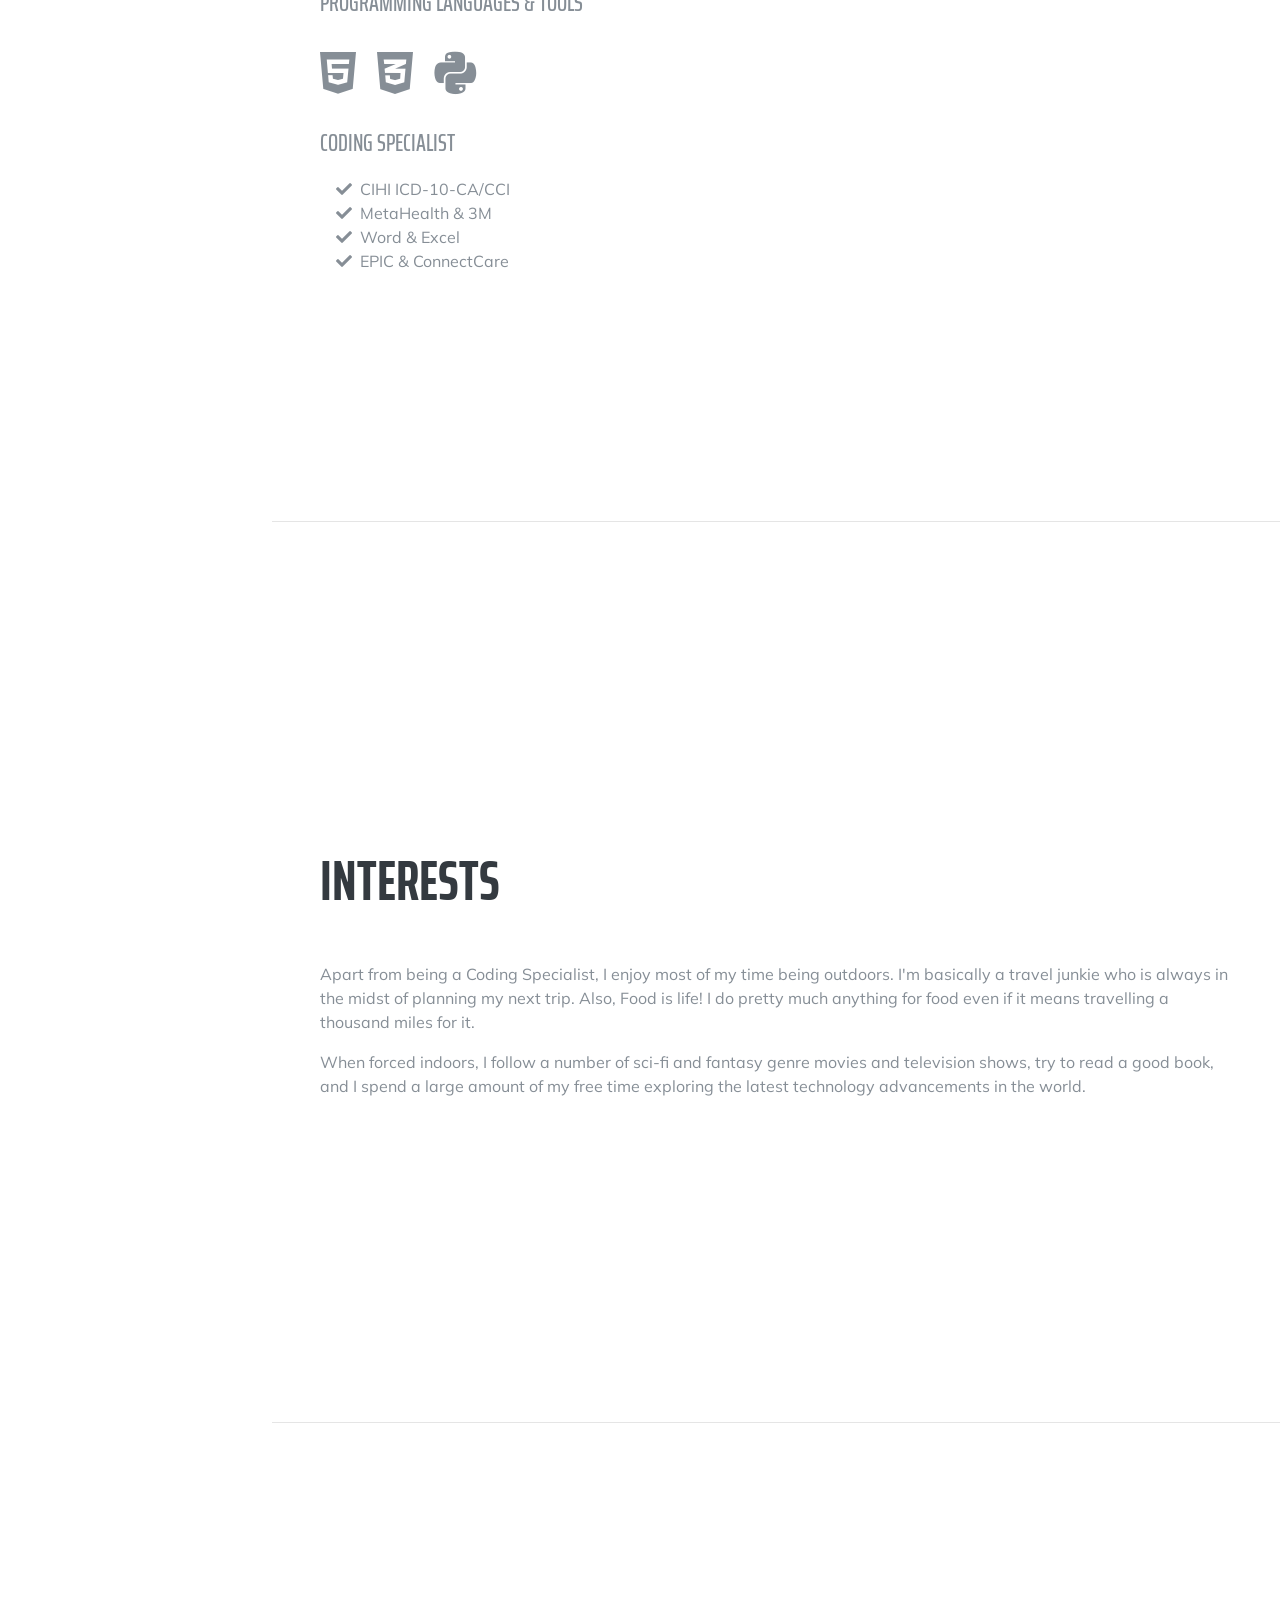
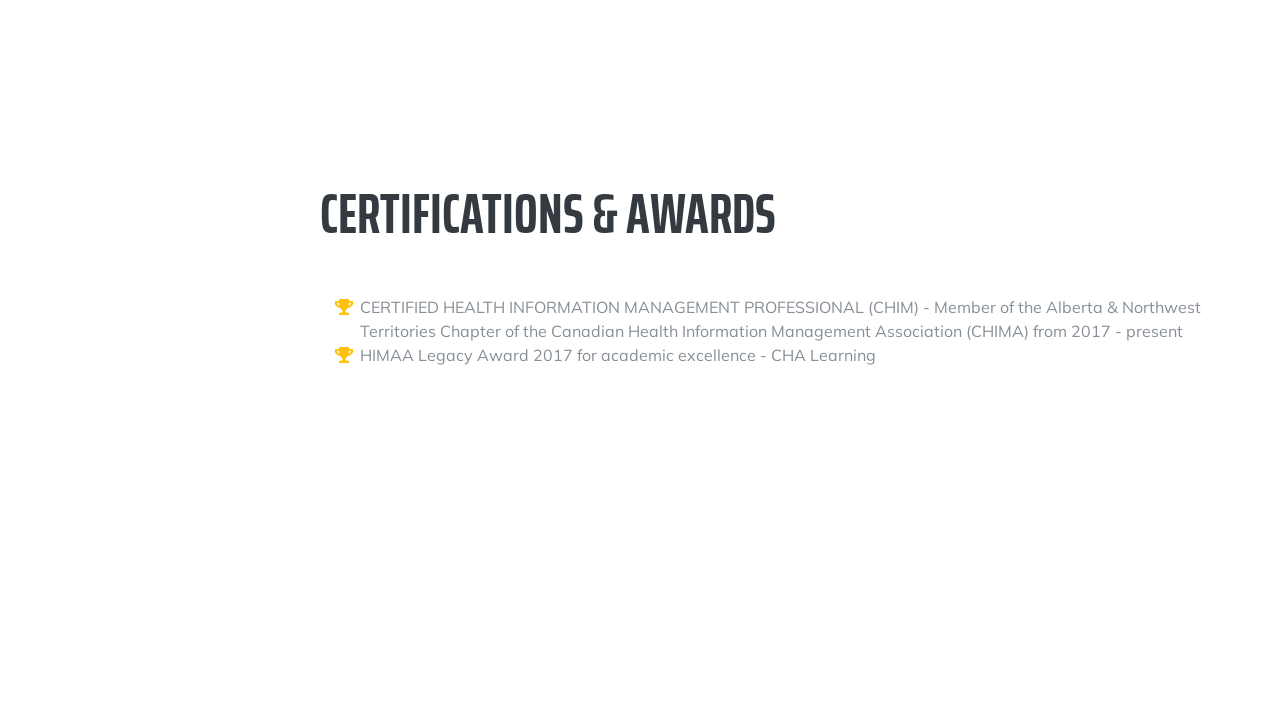
==== commit cf26d4b5: "Add OB Coding Quiz project entry to portfolio - Added project entry to index.html linking to project" ====
--- a/index.html
+++ b/index.html
@@ -119,8 +119,13 @@
 					<img class="img-fluid img-profile mx-300 mb-2" src="img/TermUnemployment.png" alt="Long-Term Unemployment">
 					<!---<img src="img/TermUnemployment.png" alt="Long-Term Unemployment" width="200" height="200">-->
 				</ul>
-        
-       
+
+				<div class="subheading mb-3"><a href="projects/ob-coding-quiz.html">OB Coding Quiz</a></div>
+				<ul>
+					<p>A coding quiz application focused on obstetric coding concepts and ICD-10-CA classifications.</p>
+				</ul>
+
+
 		</section>
 
 		<hr class="m-0">
@@ -129,54 +134,54 @@
 			<div class="w-100">
 				<h2 class="mb-5">Experience</h2>
 
-			
 				
-				<div class="resume-item d-flex flex-column flex-md-row justify-content-between mb-5">
-					<div class="resume-content">
-						<h3 class="mb-0">Health Information Management Professional I</h3>
-						<div class="subheading mb-3">Alberta Health Services & Covenant Health</div>
-						<p>Reviews, codes and abstracts clinical data from patient records and assigning diagnoses using the ICD-10-CA/CCI classification system in accordance with CIHI guidelines, hospital
+					
+					<div class="resume-item d-flex flex-column flex-md-row justify-content-between mb-5">
+						<div class="resume-content">
+							<h3 class="mb-0">Health Information Management Professional I</h3>
+							<div class="subheading mb-3">Alberta Health Services & Covenant Health</div>
+							<p>Reviews, codes and abstracts clinical data from patient records and assigning diagnoses using the ICD-10-CA/CCI classification system in accordance with CIHI guidelines, hospital
 policies and procedures, and established hospital guidelines</p>
-						<p>Creates and performs coding audits for month end reconciliation, records maintenance and data quality initiatives</p>
-						<p>Adept and well-trained in using variety of health record information systems/processes, including Connect Care (Epic), PowerAbstract, Folio, 3M HDM, and 3M Encoder</p>
-						<p>Cross-trained on all services and levels of care that analyses, codes and abstracts for DAD and NACRS</p>
-						
-					</div>
-					<div class="resume-date text-md-right">
-						<span class="text-primary">February 2020 - present</span>
-					</div>
+							<p>Creates and performs coding audits for month end reconciliation, records maintenance and data quality initiatives</p>
+							<p>Adept and well-trained in using variety of health record information systems/processes, including Connect Care (Epic), PowerAbstract, Folio, 3M HDM, and 3M Encoder</p>
+							<p>Cross-trained on all services and levels of care that analyses, codes and abstracts for DAD and NACRS</p>
+							
+						</div>
+						<div class="resume-date text-md-right">
+							<span class="text-primary">February 2020 - present</span>
+						</div>
+					</div>
+					
+					<div class="resume-item d-flex flex-column flex-md-row justify-content-between mb-5">
+						<div class="resume-content">
+							<h3 class="mb-0">Administrative Support III</h3>
+							<div class="subheading mb-3">Alberta Health Services</div>
+							<p>Performs registration to all patients, through obtaining demographic, insurance and emergency information </p>
+							<p>Accurately identifies and enters patient information into the computer software</p>
+							<p>Effective use of different programs such as TANDEM, EDIS, NetCare, VAX and ConnectCare (Epic)</p>
+						</div>
+						<div class="resume-date text-md-right">
+							<span class="text-primary">May 2014 - present</span>
+						</div>
+					</div>
+
+					<div class="resume-item d-flex flex-column flex-md-row justify-content-between mb-5">
+						<div class="resume-content">
+							<h3 class="mb-0">Data Processing Technician</h3>
+							<div class="subheading mb-3">Alberta Carpenters Training Centre</div>
+							<p>Administered clients' files including file opening (conflict searches, client identifications and other tasks), scanning documents, filing (primarily electronically), and file closing</p>
+							<p>Organized scanned documents in various formats for retention on network and local drives</p>
+							<p>Developed reports that identified cancellation and no-show patterns that helped improve business practices and policies
+							</p>
+						</div>
+						<div class="resume-date text-md-right">
+							<span class="text-primary">August 2014 - February 2020</span>
+						</div>
+					</div>
+
 				</div>
-				
-				<div class="resume-item d-flex flex-column flex-md-row justify-content-between mb-5">
-					<div class="resume-content">
-						<h3 class="mb-0">Administrative Support III</h3>
-						<div class="subheading mb-3">Alberta Health Services</div>
-						<p>Performs registration to all patients, through obtaining demographic, insurance and emergency information </p>
-						<p>Accurately identifies and enters patient information into the computer software</p>
-						<p>Effective use of different programs such as TANDEM, EDIS, NetCare, VAX and ConnectCare (Epic)</p>
-					</div>
-					<div class="resume-date text-md-right">
-						<span class="text-primary">May 2014 - present</span>
-					</div>
-				</div>
-
-				<div class="resume-item d-flex flex-column flex-md-row justify-content-between mb-5">
-					<div class="resume-content">
-						<h3 class="mb-0">Data Processing Technician</h3>
-						<div class="subheading mb-3">Alberta Carpenters Training Centre</div>
-						<p>Administered clients’ files including file opening (conflict searches, client identifications and other tasks), scanning documents, filing (primarily electronically), and file closing</p>
-						<p>Organized scanned documents in various formats for retention on network and local drives</p>
-						<p>Developed reports that identified cancellation and no-show patterns that helped improve business practices and policies
-						</p>
-					</div>
-					<div class="resume-date text-md-right">
-						<span class="text-primary">August 2014 - February 2020</span>
-					</div>
-				</div>
-
-			</div>
-
-		</section>
+
+			</section>
 
 		<hr class="m-0">
 
@@ -308,4 +313,4 @@
 
 </body>
 
-</html>
+</html>
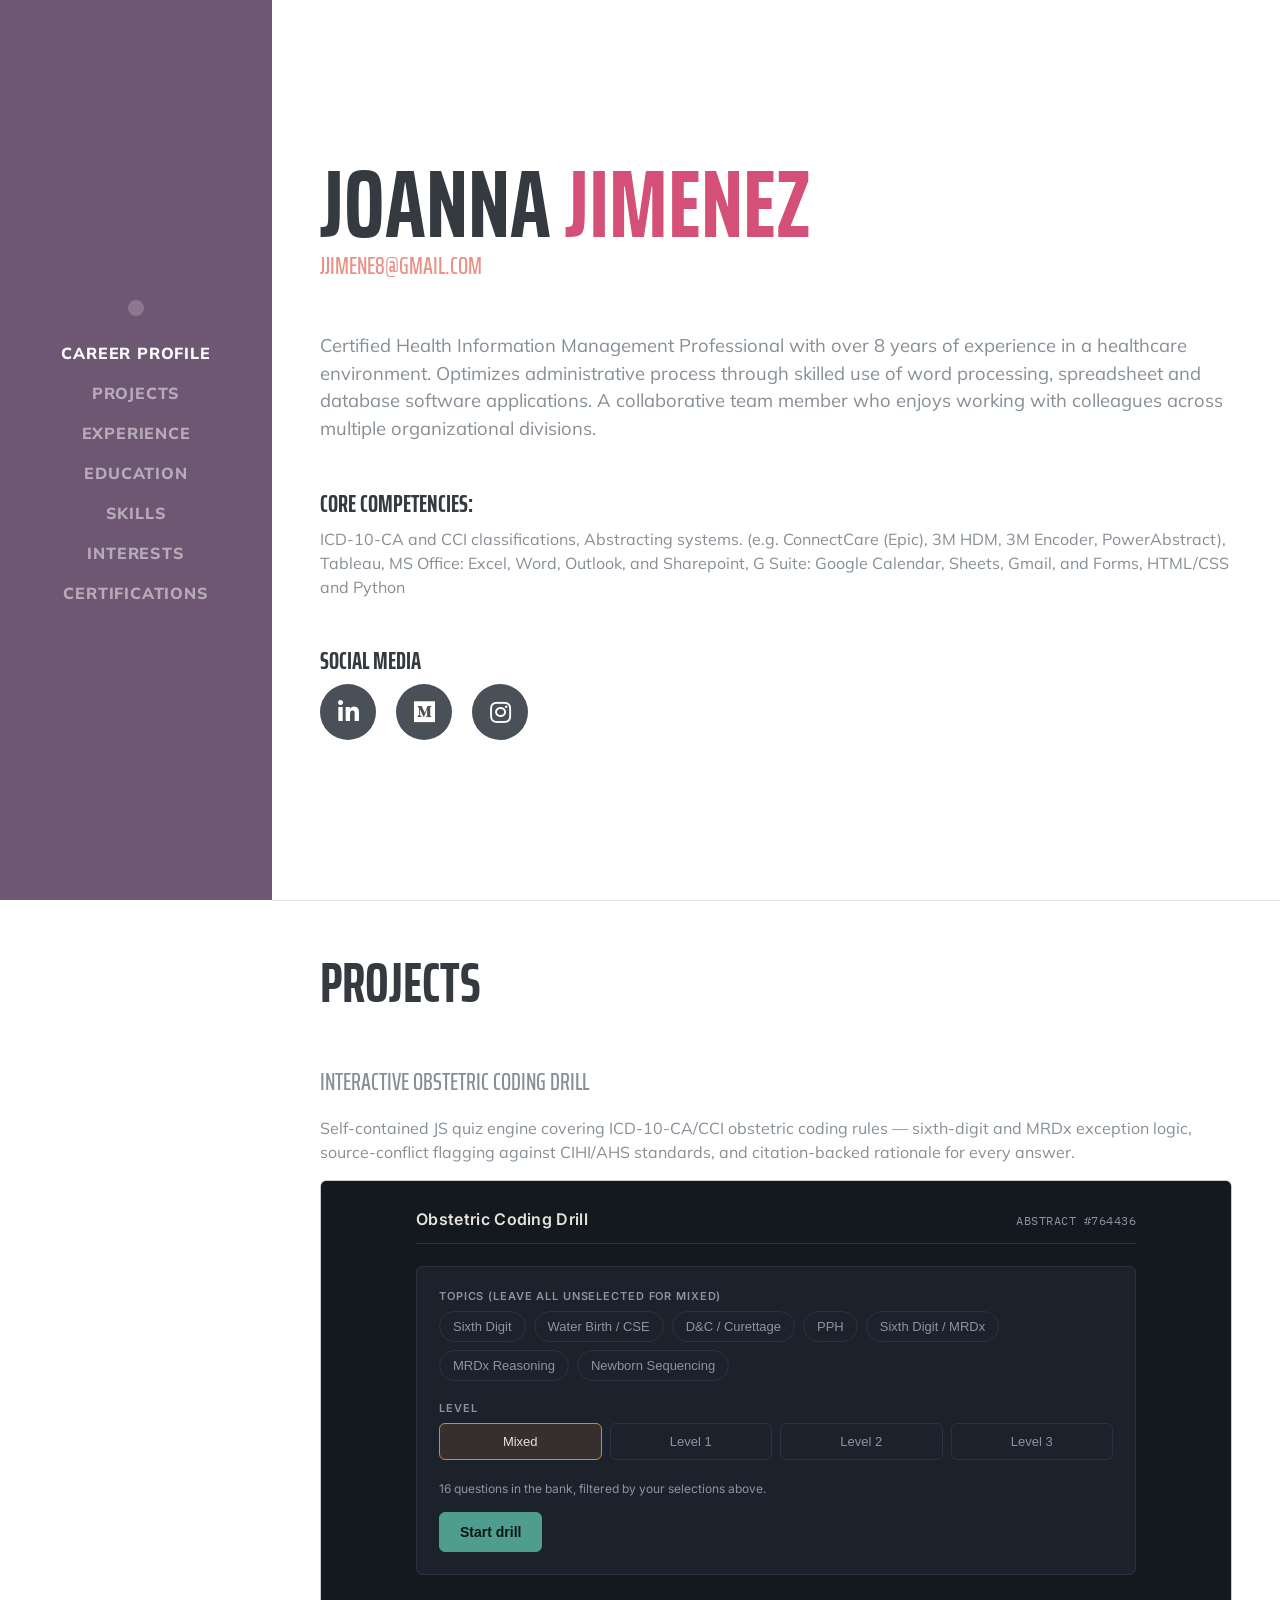
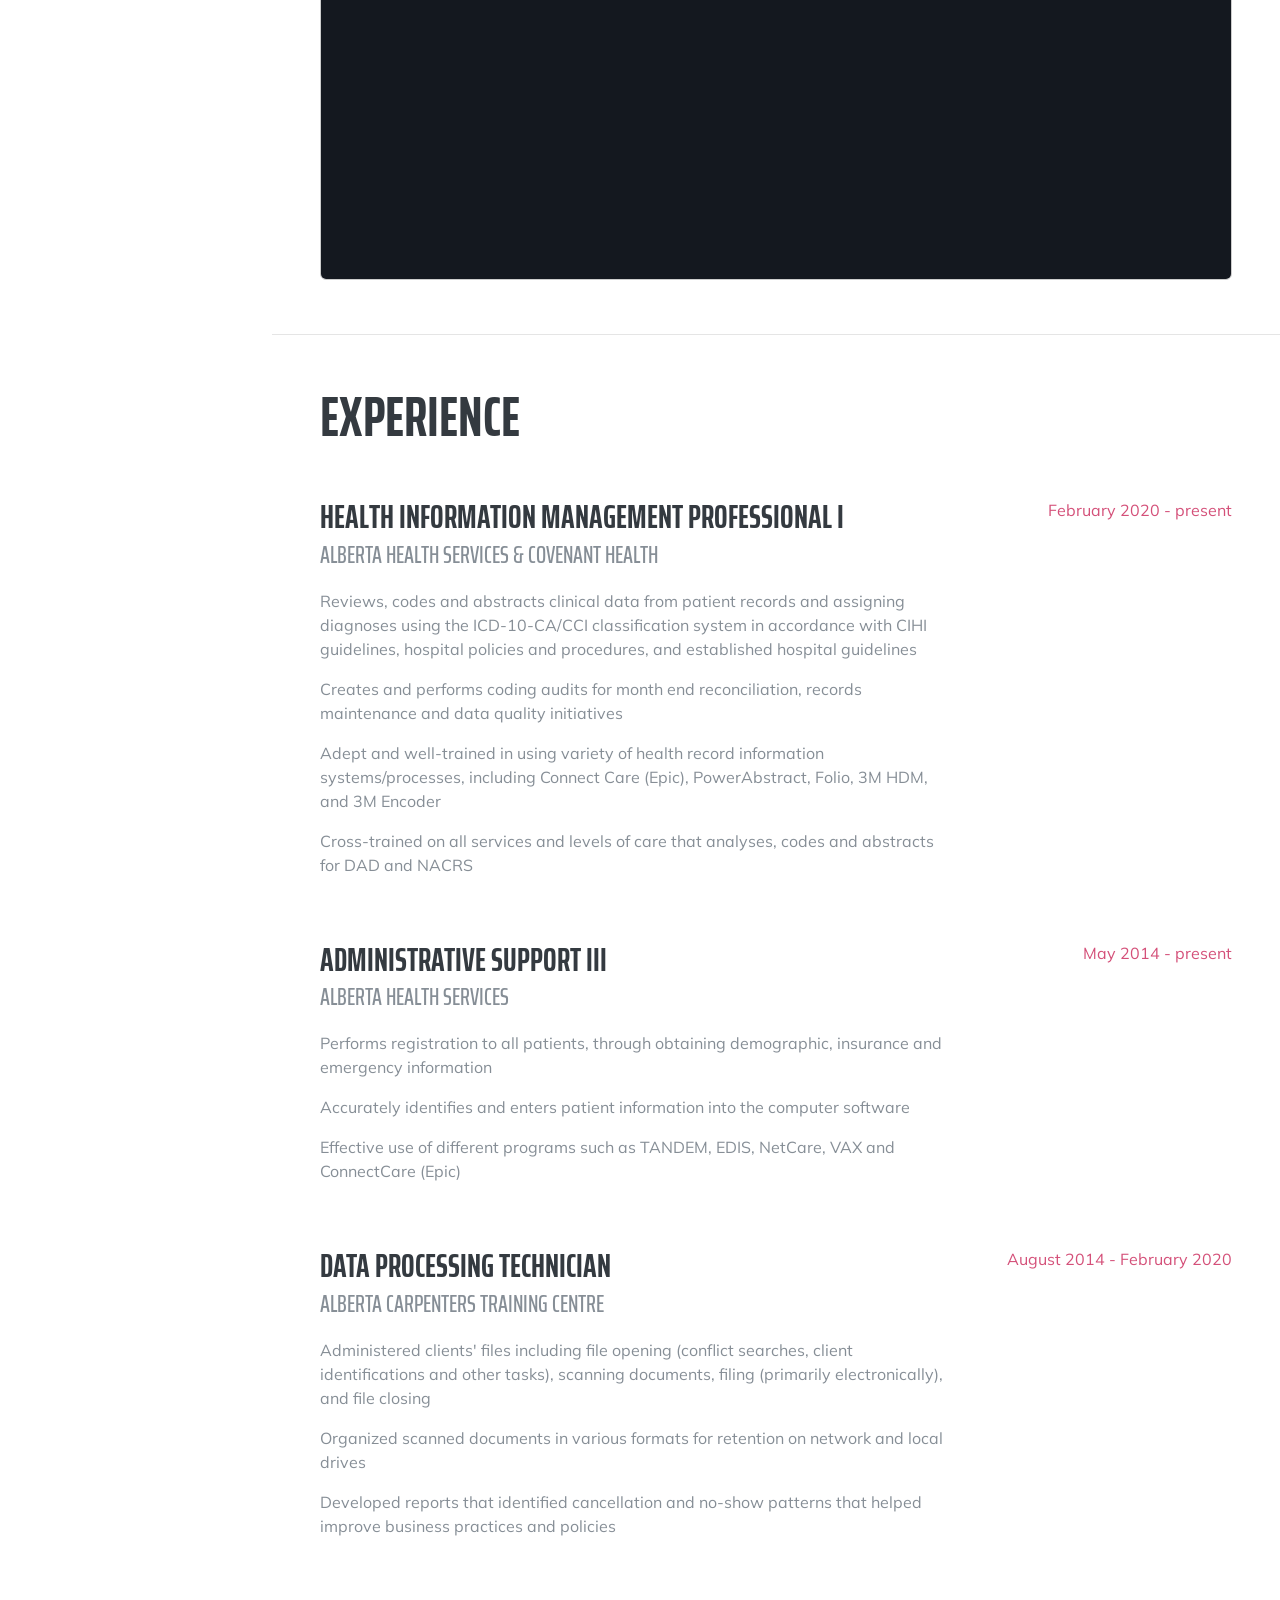
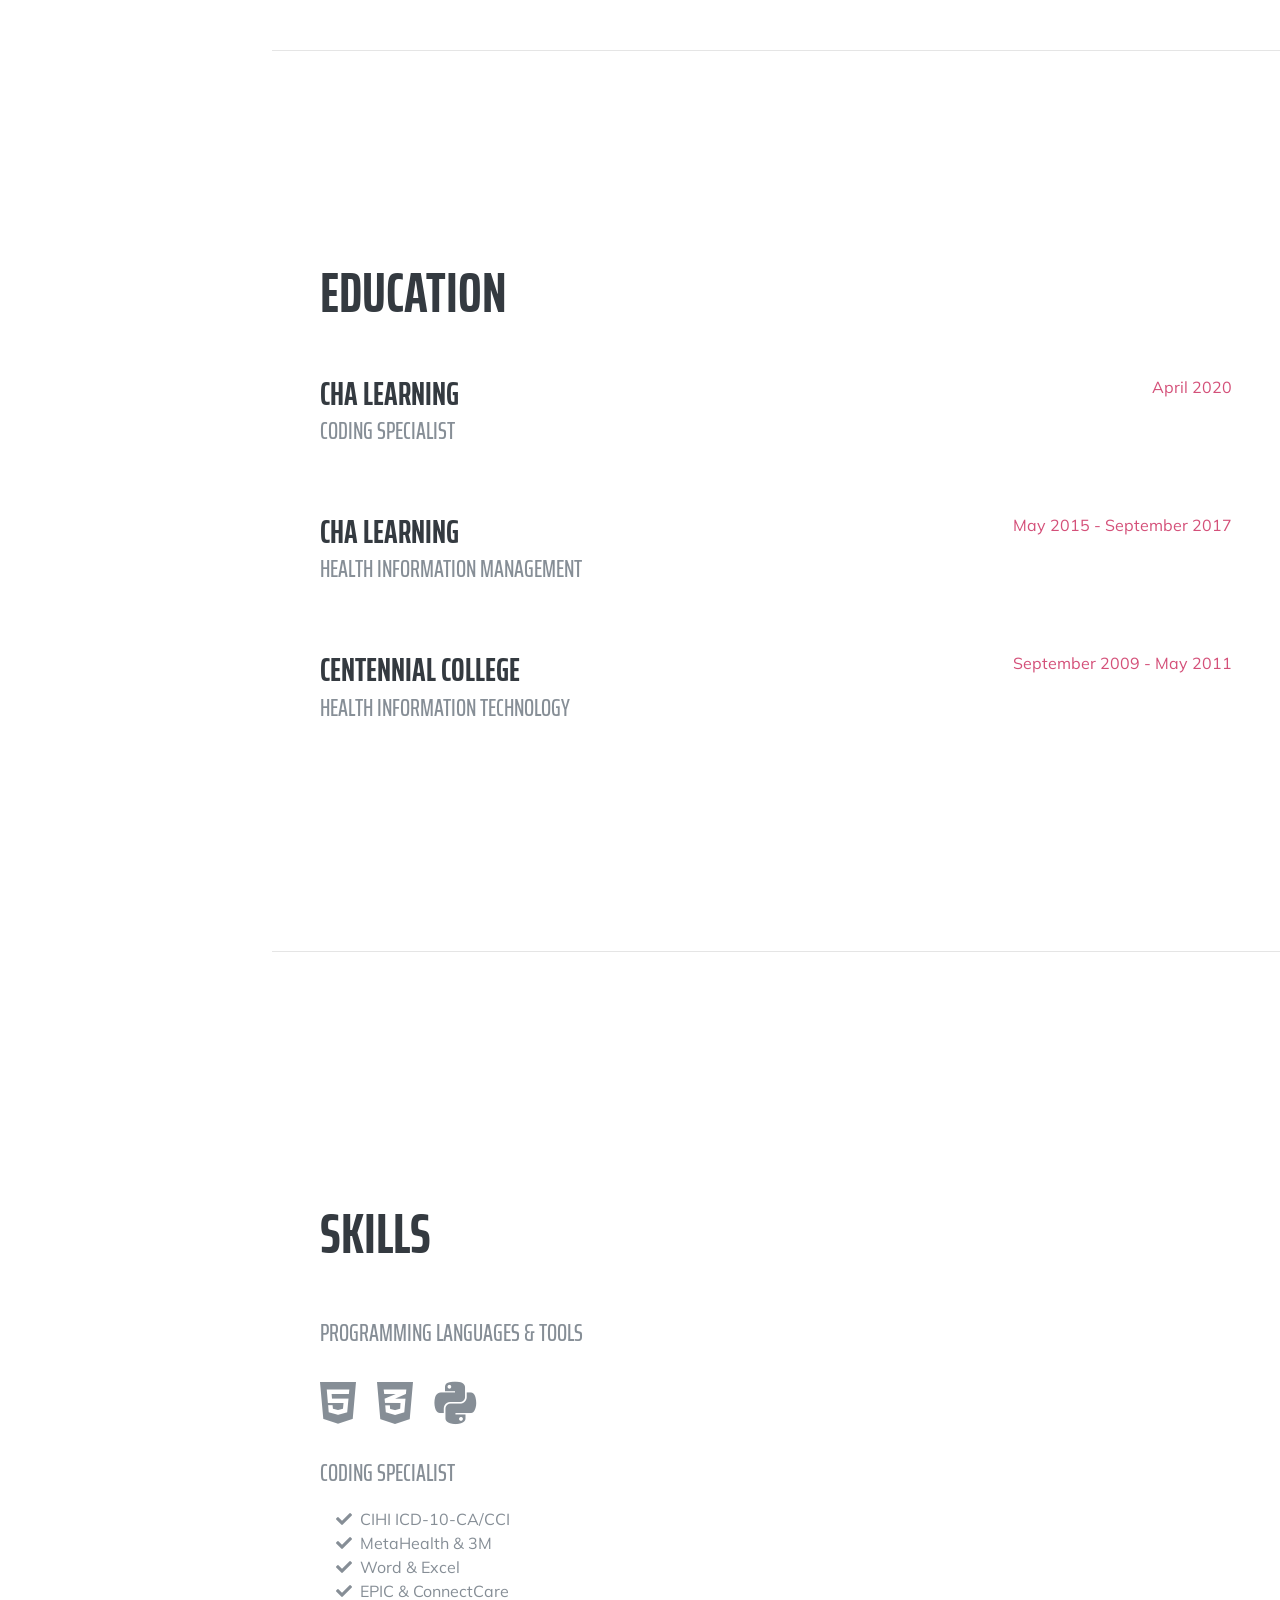
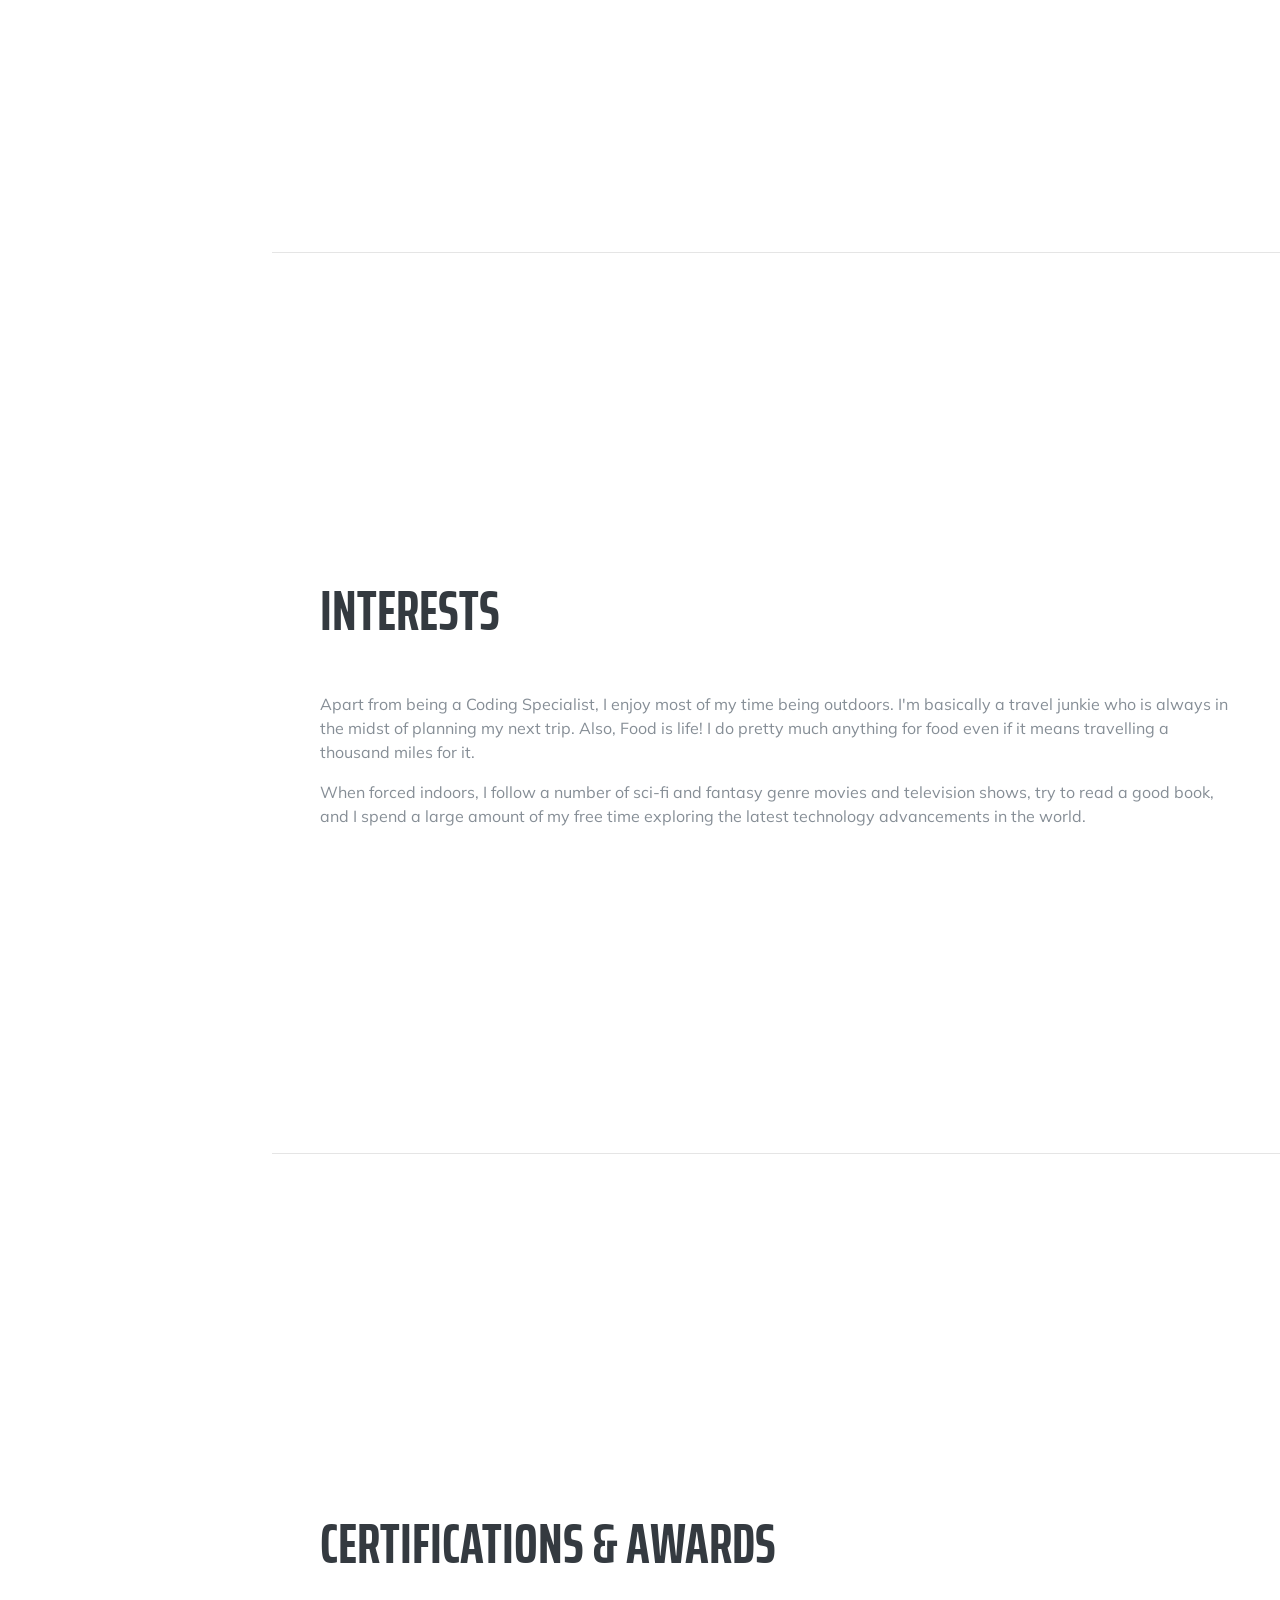
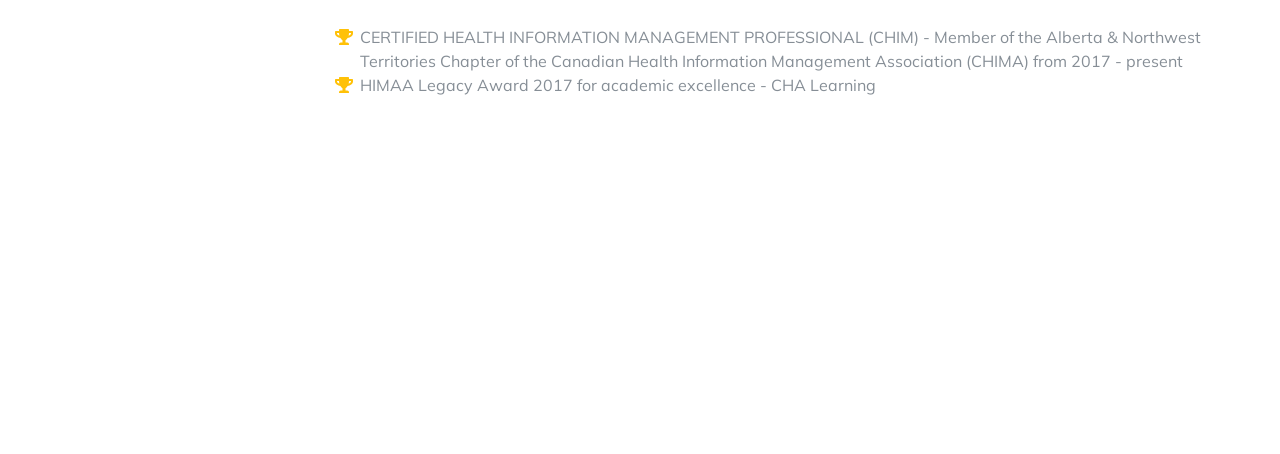
==== commit 058cc490: "Update index.html" ====
--- a/index.html
+++ b/index.html
@@ -107,23 +107,10 @@
 			<div class="w-100">
 				<h2 class="mb-5">Projects</h2>
 
-				<div class="subheading mb-3"><a href="https://public.tableau.com/profile/joann.jimenez#!/vizhome/CountryProfitMargin/Dashboard1">Tableau: Maps and Scatterplots</a></div>
-				<ul>
-					<img class="img-fluid img-profile mx-300 mb-2"  src="img/MapOfEurope.png" alt="Map of Europe" >
-					<!--<img src="img/MapOfEurope.png" alt="Map of Europe" width="200" height="200">-->
-				</ul>
-
-				<div class="subheading mb-3"><a href="https://public.tableau.com/profile/joann.jimenez#!/vizhome/Long-TermUnemployment_16119413423290/Sheet1">
-          Tableau: Timeseries, Aggregation, and Filters</a></div>
-				<ul>
-					<img class="img-fluid img-profile mx-300 mb-2" src="img/TermUnemployment.png" alt="Long-Term Unemployment">
-					<!---<img src="img/TermUnemployment.png" alt="Long-Term Unemployment" width="200" height="200">-->
-				</ul>
-
-				<div class="subheading mb-3"><a href="projects/ob-coding-quiz.html">OB Coding Quiz</a></div>
-				<ul>
-					<p>A coding quiz application focused on obstetric coding concepts and ICD-10-CA classifications.</p>
-				</ul>
+			<div class="subheading mb-3">Interactive Obstetric Coding Drill</div>
+<p>Self-contained JS quiz engine covering ICD-10-CA/CCI obstetric coding rules — sixth-digit and MRDx exception logic, 
+	source-conflict flagging against CIHI/AHS standards, and citation-backed rationale for every answer.</p>
+<iframe src="projects/ob_coding_quiz.html" width="100%" height="700" style="border:1px solid #ccc; border-radius:6px;" title="Obstetric Coding Drill"></iframe>
 
 
 		</section>
@@ -313,4 +300,4 @@
 
 </body>
 
-</html>+</html>
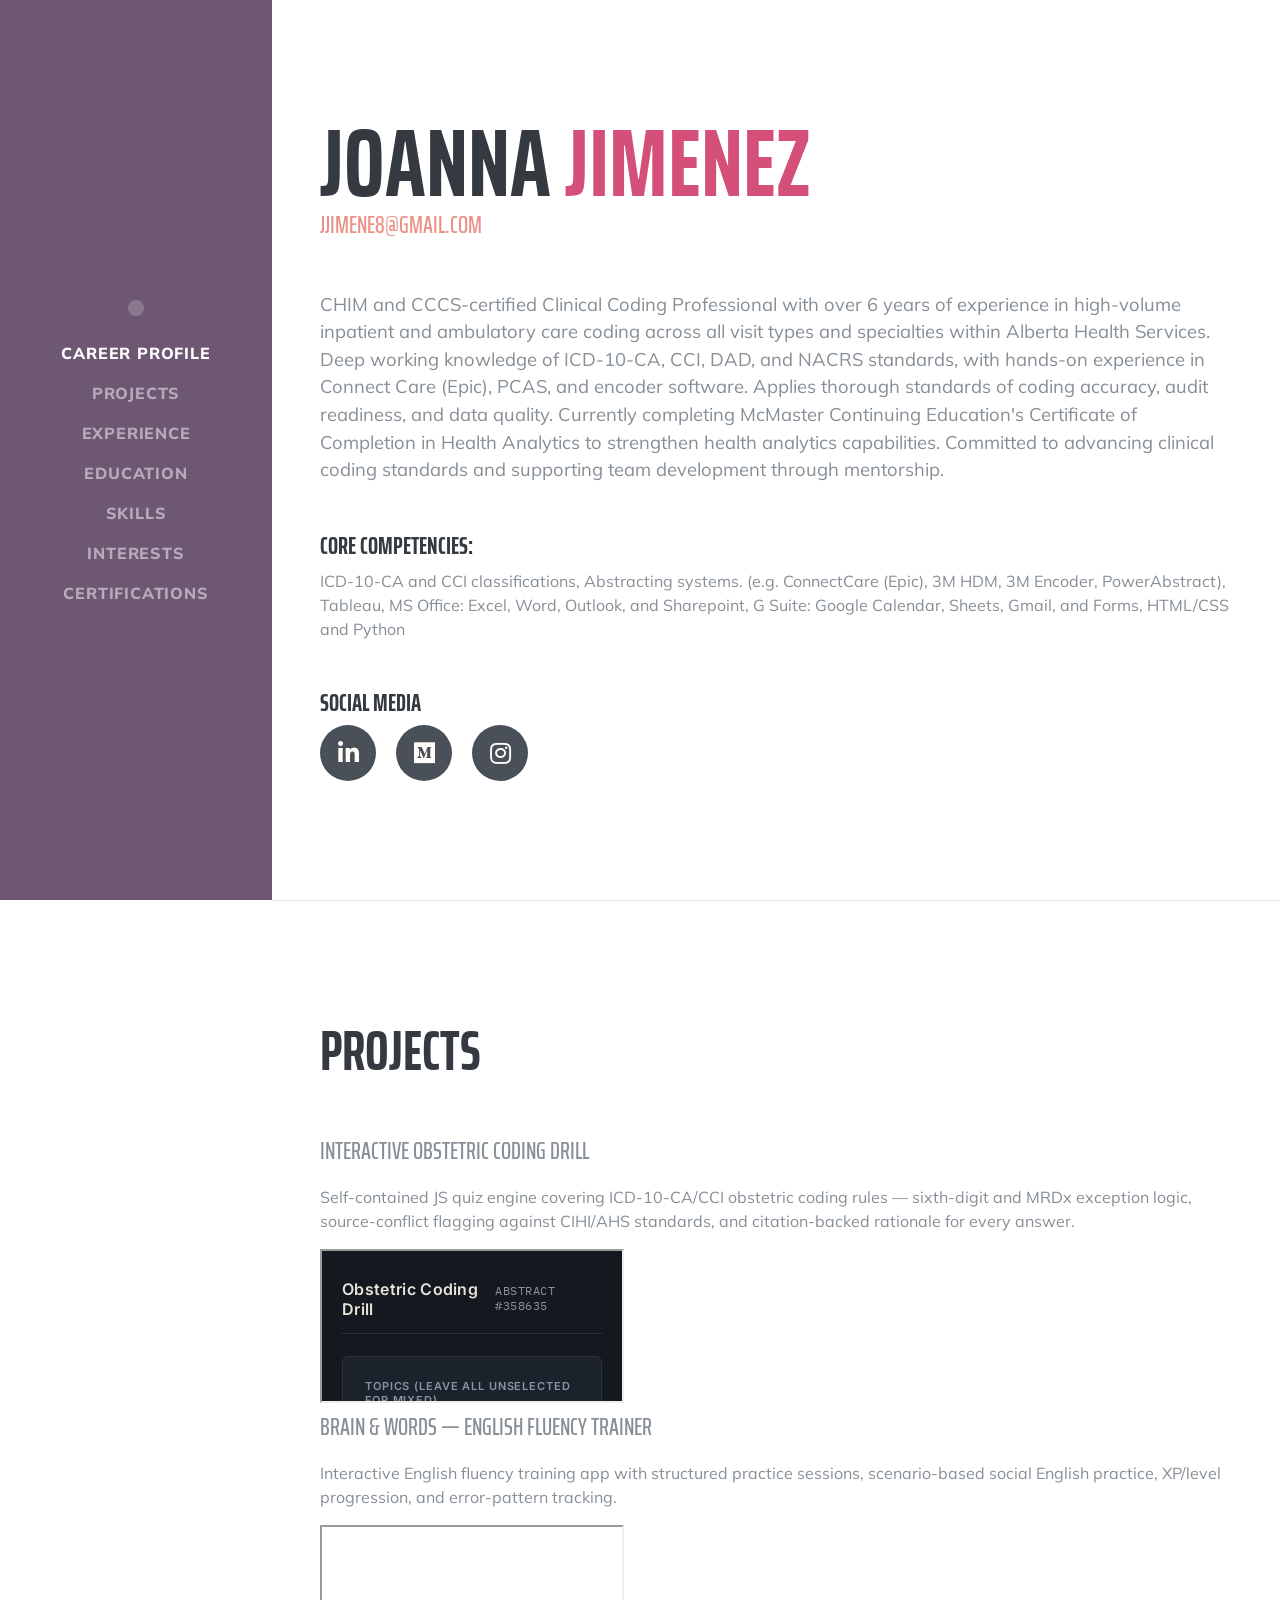
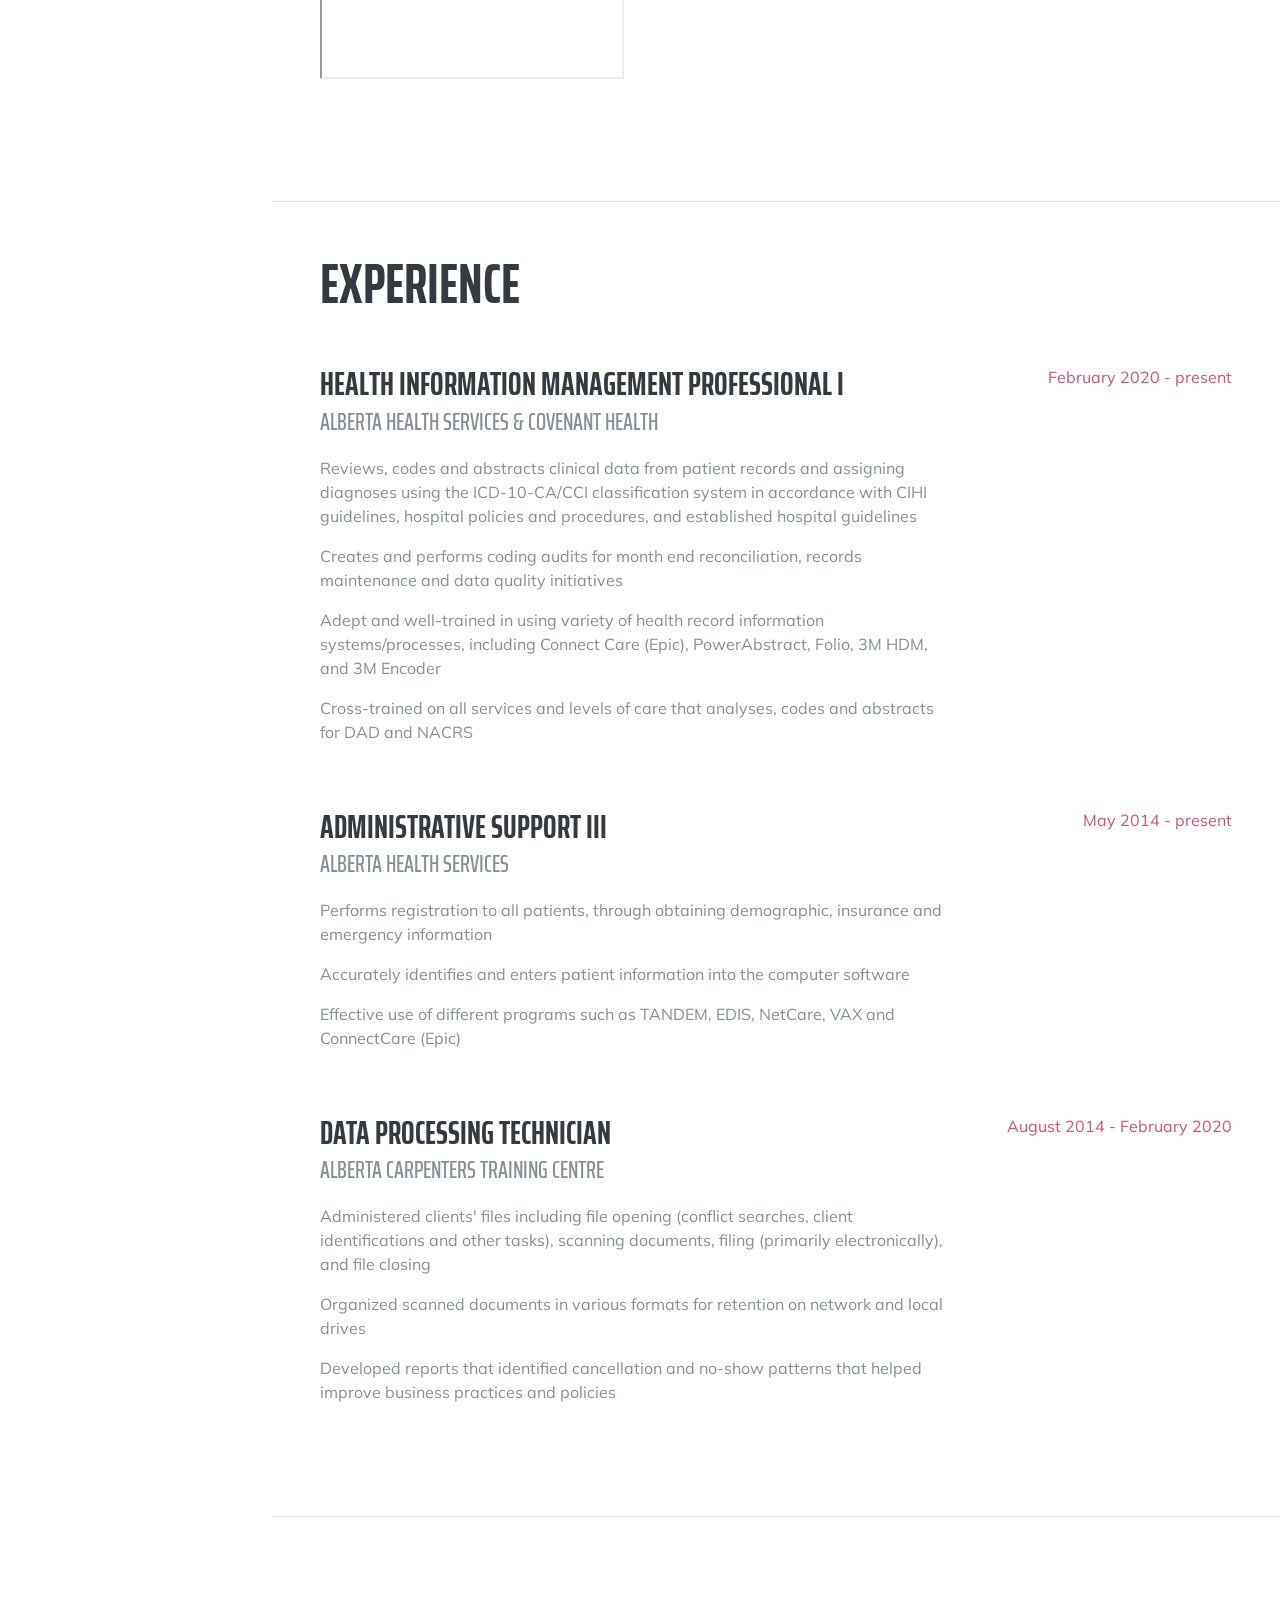
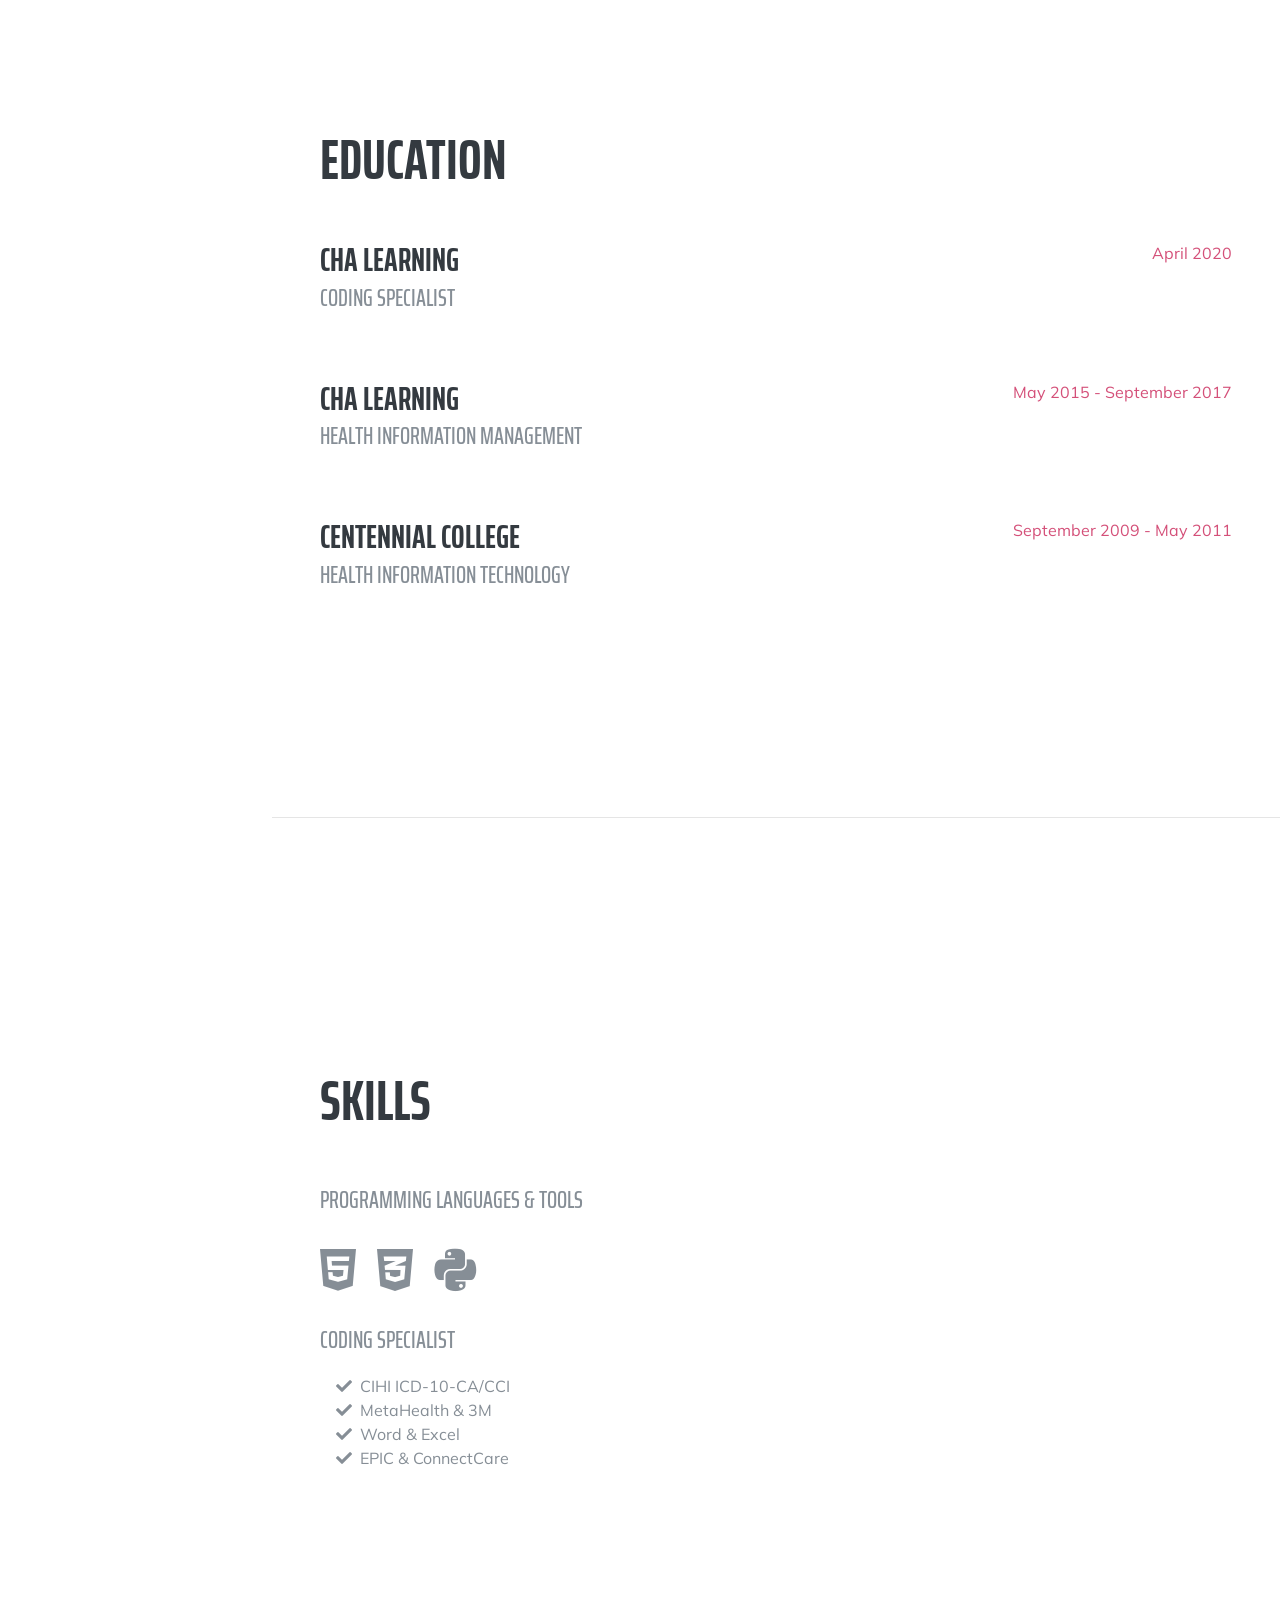
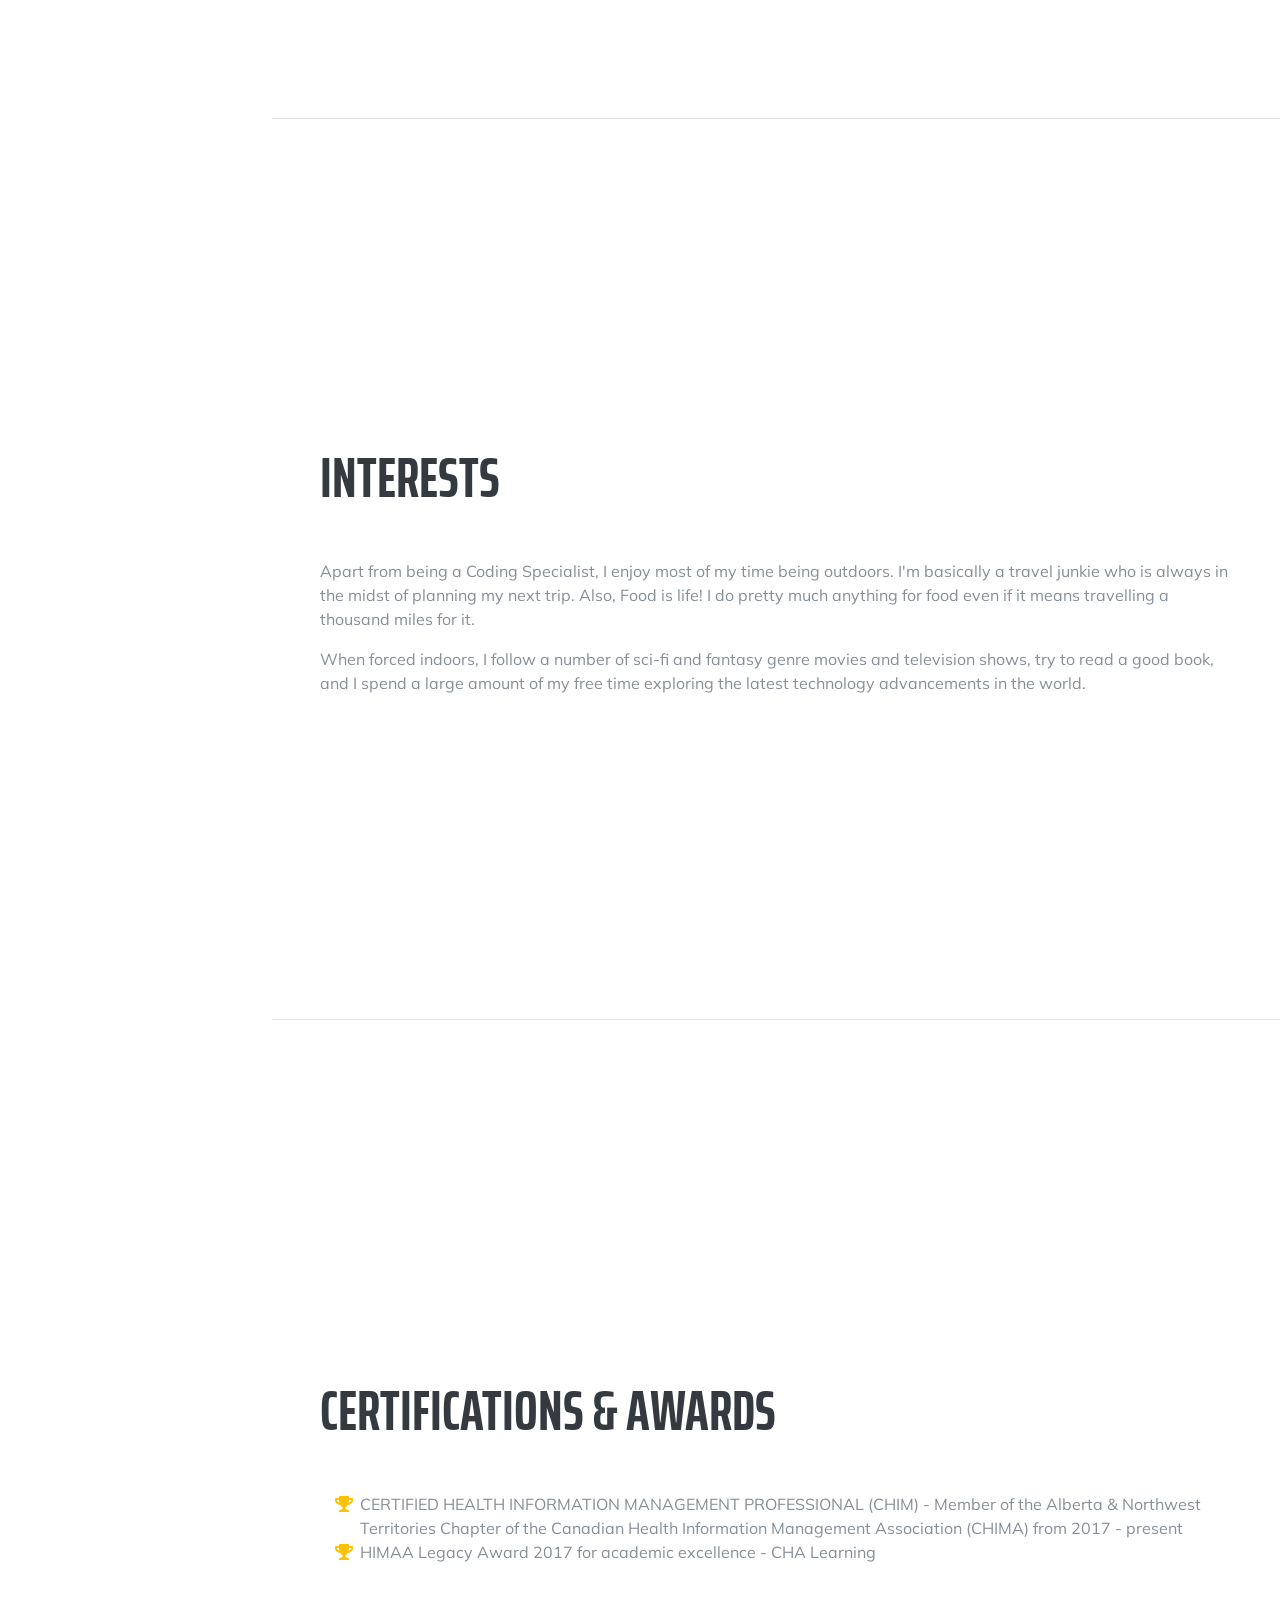
==== commit 0f815ca1: "Update index.html" ====
--- a/index.html
+++ b/index.html
@@ -72,9 +72,12 @@
 				<div class="subheading mb-5">
 					<a href="mailto:name@email.com">jjimene8@gmail.com</a>
 				</div>
-				<p class="lead mb-5">Certified Health Information Management Professional with over 8 years of experience in a healthcare environment. 
-					Optimizes administrative process through skilled use of word processing, spreadsheet and database software applications. 
-					A collaborative team member who enjoys working with colleagues across multiple organizational divisions.
+				<p class="lead mb-5">
+					CHIM and CCCS-certified Clinical Coding Professional with over 6 years of experience in high-volume inpatient and ambulatory care coding across all visit types and specialties within Alberta Health Services.
+					Deep working knowledge of ICD-10-CA, CCI, DAD, and NACRS standards, with hands-on experience in Connect Care (Epic), PCAS, and encoder software. 
+					Applies thorough standards of coding accuracy, audit readiness, and data quality. 
+					Currently completing McMaster Continuing Education's Certificate of Completion in Health Analytics to strengthen health analytics capabilities. 
+					Committed to advancing clinical coding standards and supporting team development through mentorship.
 					
 					<div>
 						<h4>Core competencies:</h4> ICD-10-CA and CCI classifications, Abstracting systems. (e.g. ConnectCare (Epic), 3M HDM, 3M Encoder, PowerAbstract), Tableau, MS Office: Excel, Word, Outlook, and Sharepoint, 
@@ -108,11 +111,17 @@
 				<h2 class="mb-5">Projects</h2>
 
 			<div class="subheading mb-3">Interactive Obstetric Coding Drill</div>
-<p>Self-contained JS quiz engine covering ICD-10-CA/CCI obstetric coding rules — sixth-digit and MRDx exception logic, 
-	source-conflict flagging against CIHI/AHS standards, and citation-backed rationale for every answer.</p>
-<iframe src="projects/ob_coding_quiz.html" width="100%" height="700" style="border:1px solid #ccc; border-radius:6px;" title="Obstetric Coding Drill"></iframe>
-
-
+<p>Self-contained JS quiz engine covering ICD-10-CA/CCI obstetric coding rules — sixth-digit and MRDx exception logic, source-conflict flagging against CIHI/AHS standards, 
+	and citation-backed rationale for every answer.</p>
+<div class="app-frame">
+  <iframe src="projects/ob_coding_quiz.html" title="Obstetric Coding Drill"></iframe>
+</div>
+				
+<div class="subheading mb-3">Brain & Words — English Fluency Trainer</div>
+<p>Interactive English fluency training app with structured practice sessions, scenario-based social English practice, XP/level progression, and error-pattern tracking.</p>
+<div class="app-frame">
+  <iframe src="https://resonant-malasada-9b8141.netlify.app/" title="Brain and Words English Fluency Trainer"></iframe>
+</div>
 		</section>
 
 		<hr class="m-0">
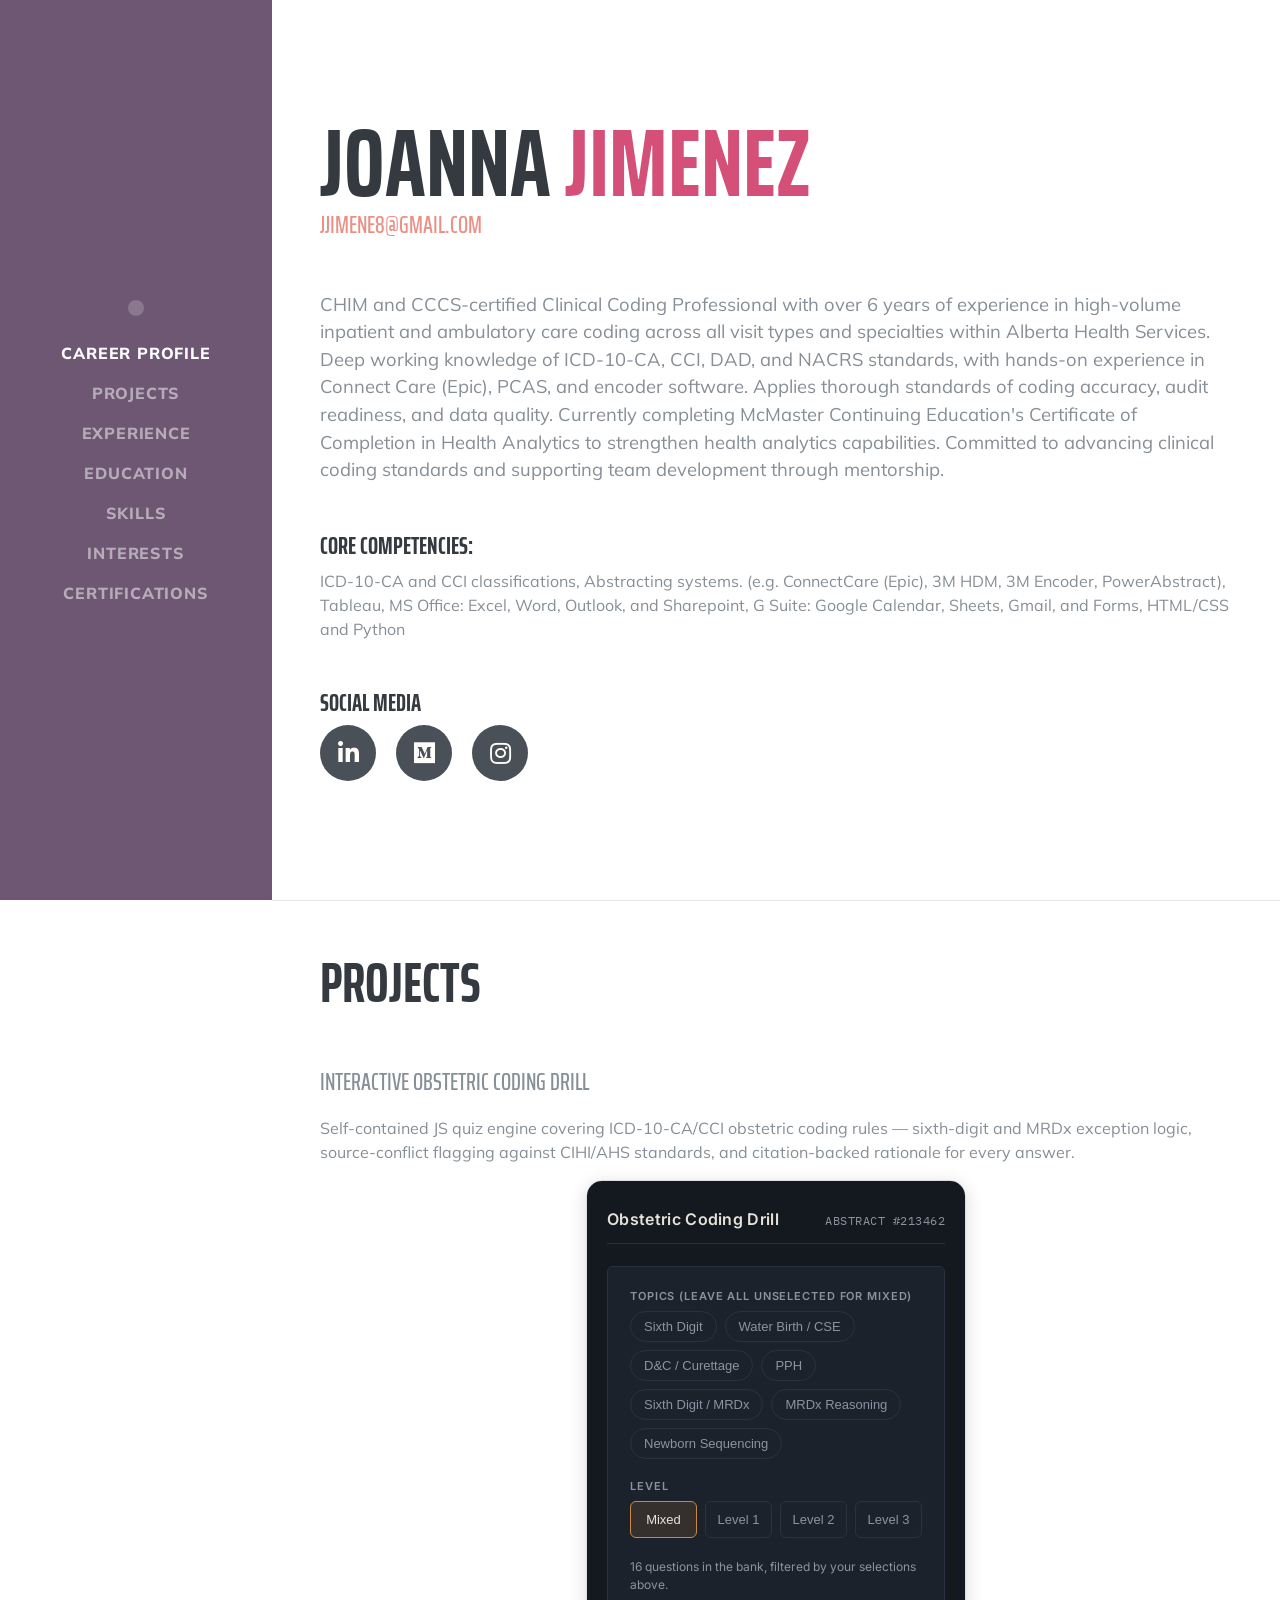
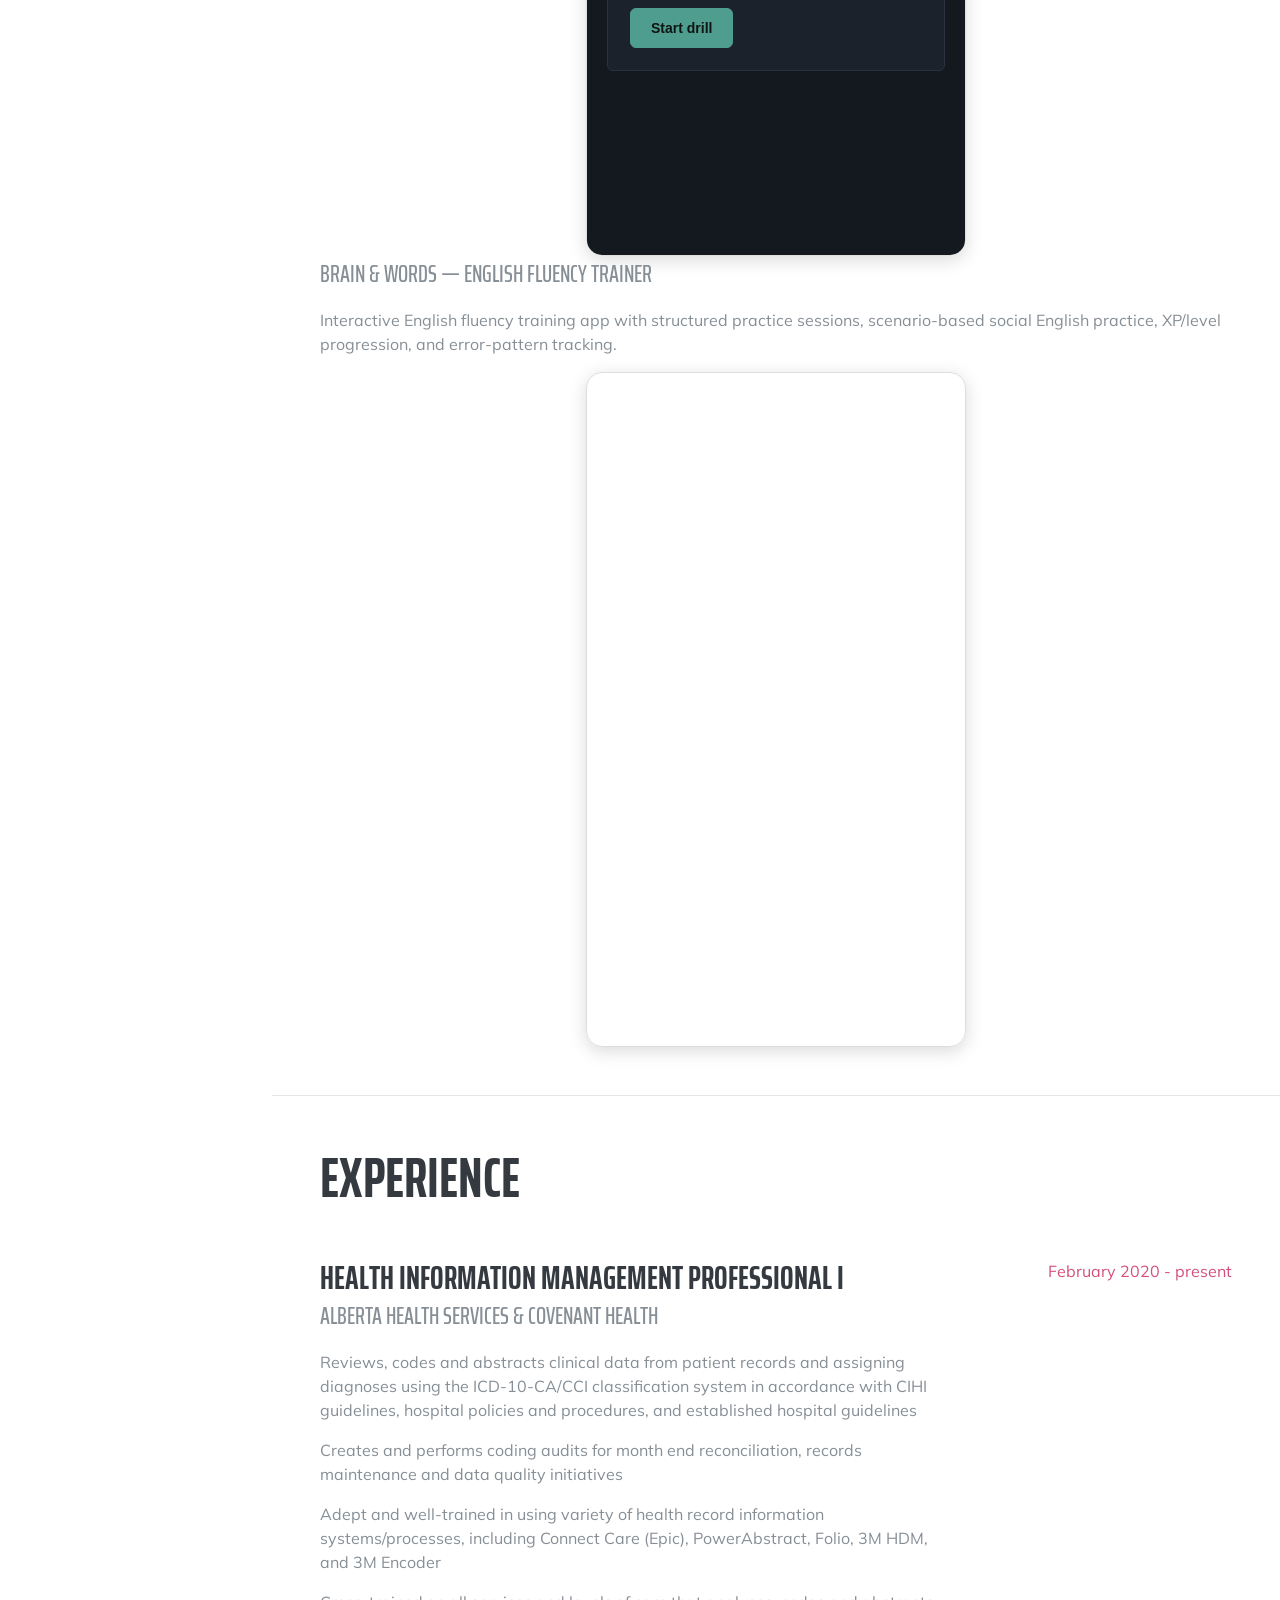
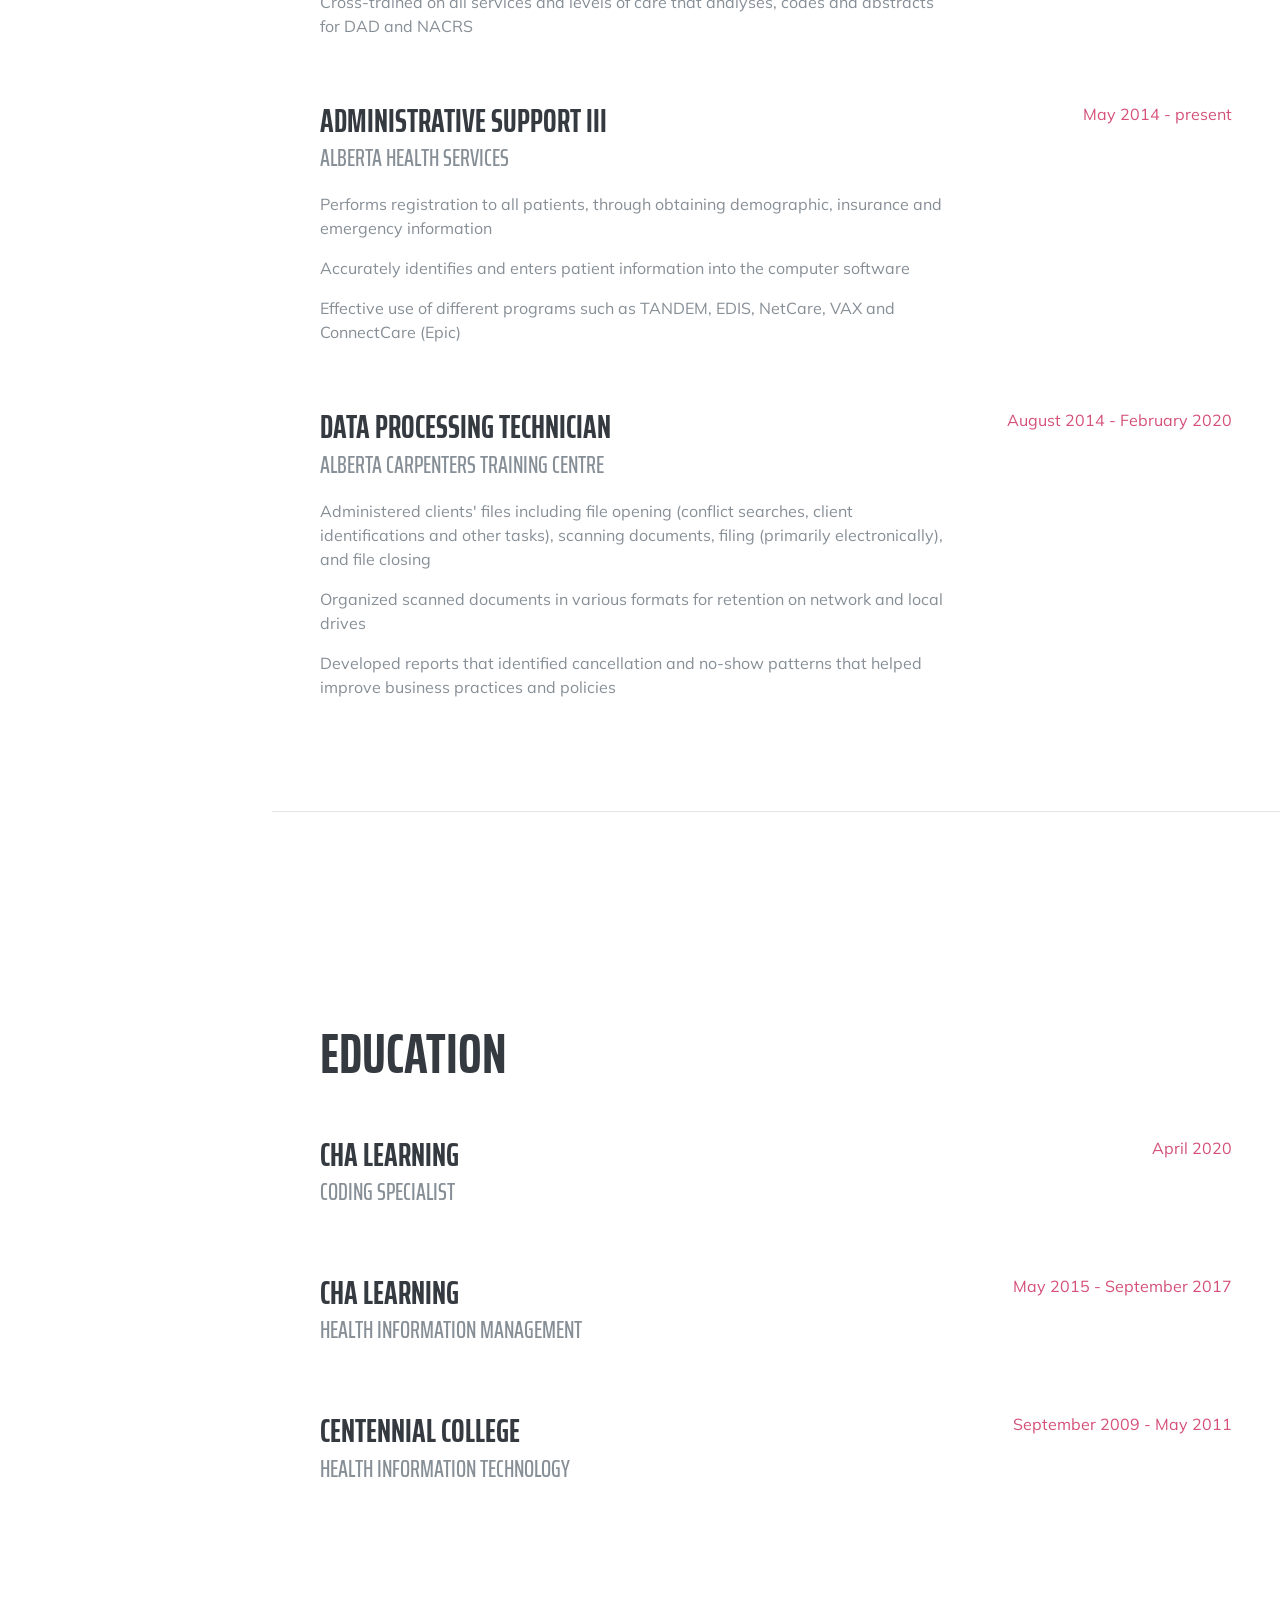
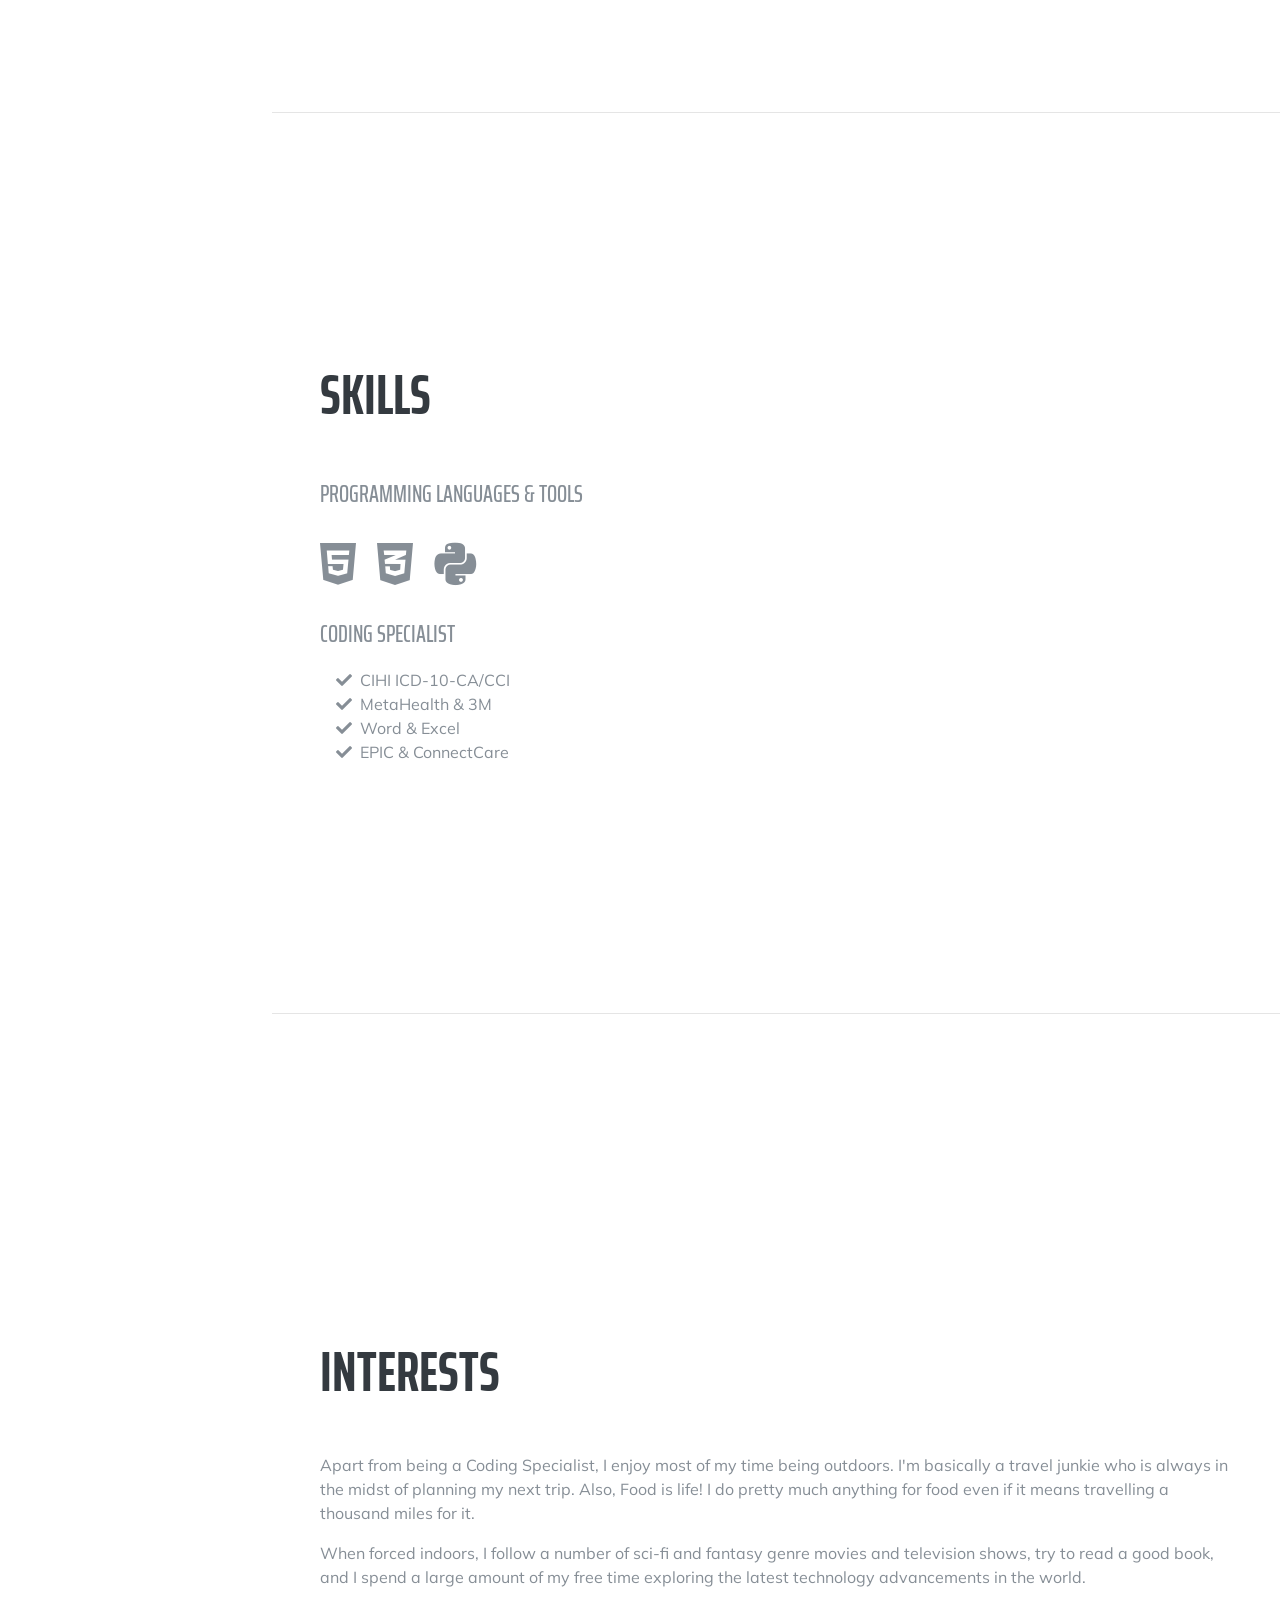
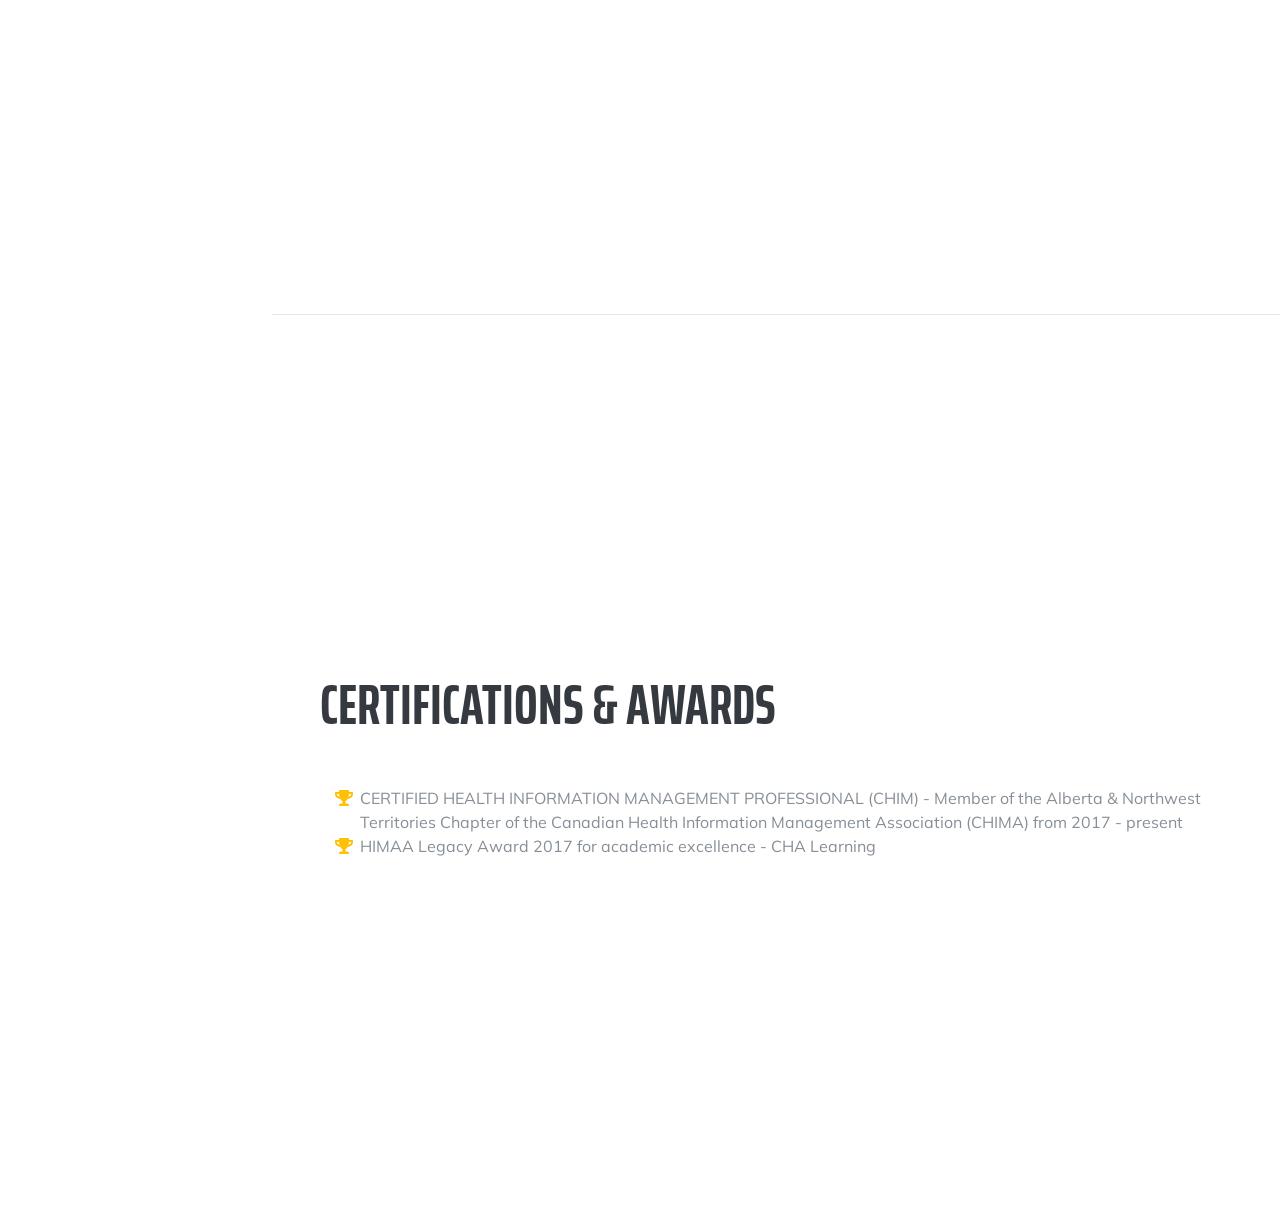
==== commit 6807fc0f: "Update index.html" ====
--- a/index.html
+++ b/index.html
@@ -20,6 +20,7 @@
 
 	<!-- Custom styles for this template -->
 	<link href="css/resume.min.css" rel="stylesheet">
+	<link href="css/custom.css" rel="stylesheet">
 
 </head>
 
--- a/css/custom.css
+++ b/css/custom.css
@@ -0,0 +1,14 @@
+.app-frame {
+  max-width: 380px;
+  aspect-ratio: 9 / 16;
+  margin: 0 auto;
+  border-radius: 16px;
+  overflow: hidden;
+  box-shadow: 0 4px 18px rgba(0,0,0,0.15);
+  border: 1px solid #ddd;
+}
+.app-frame iframe {
+  width: 100%;
+  height: 100%;
+  border: 0;
+}
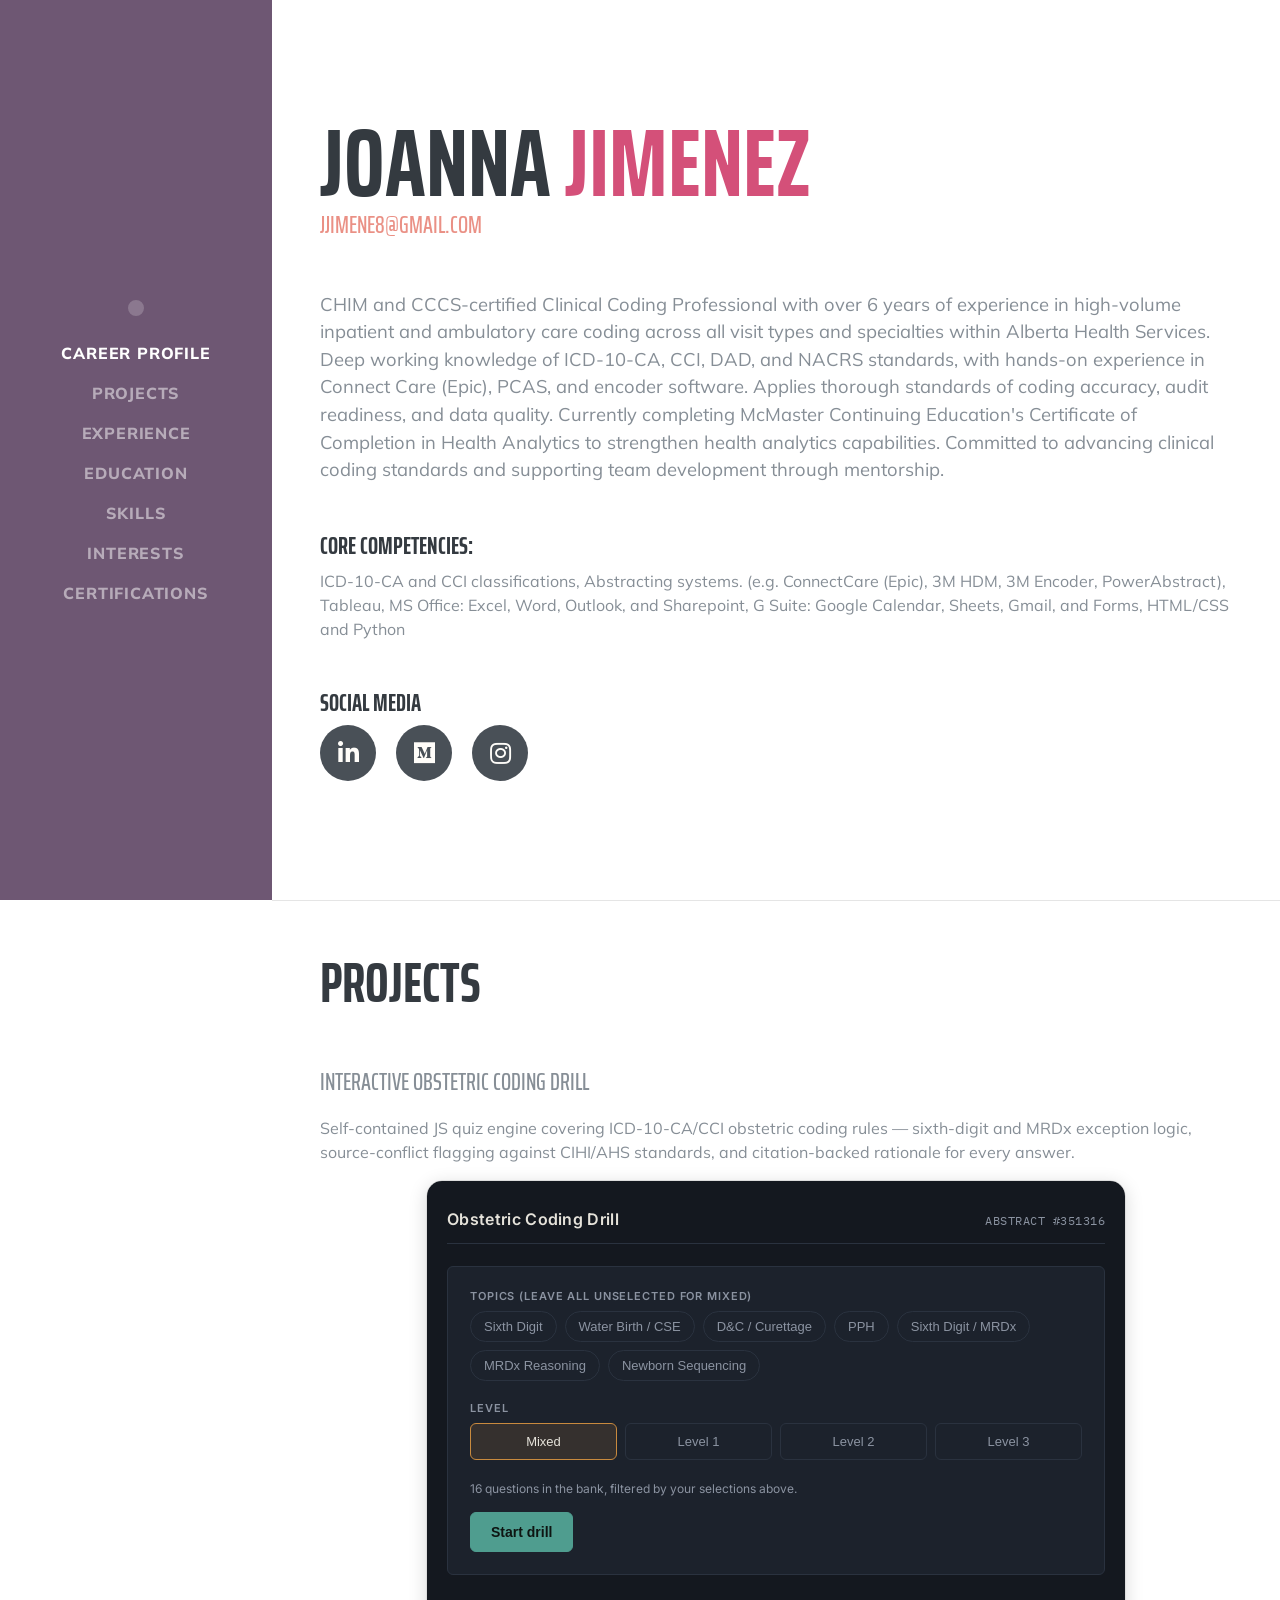
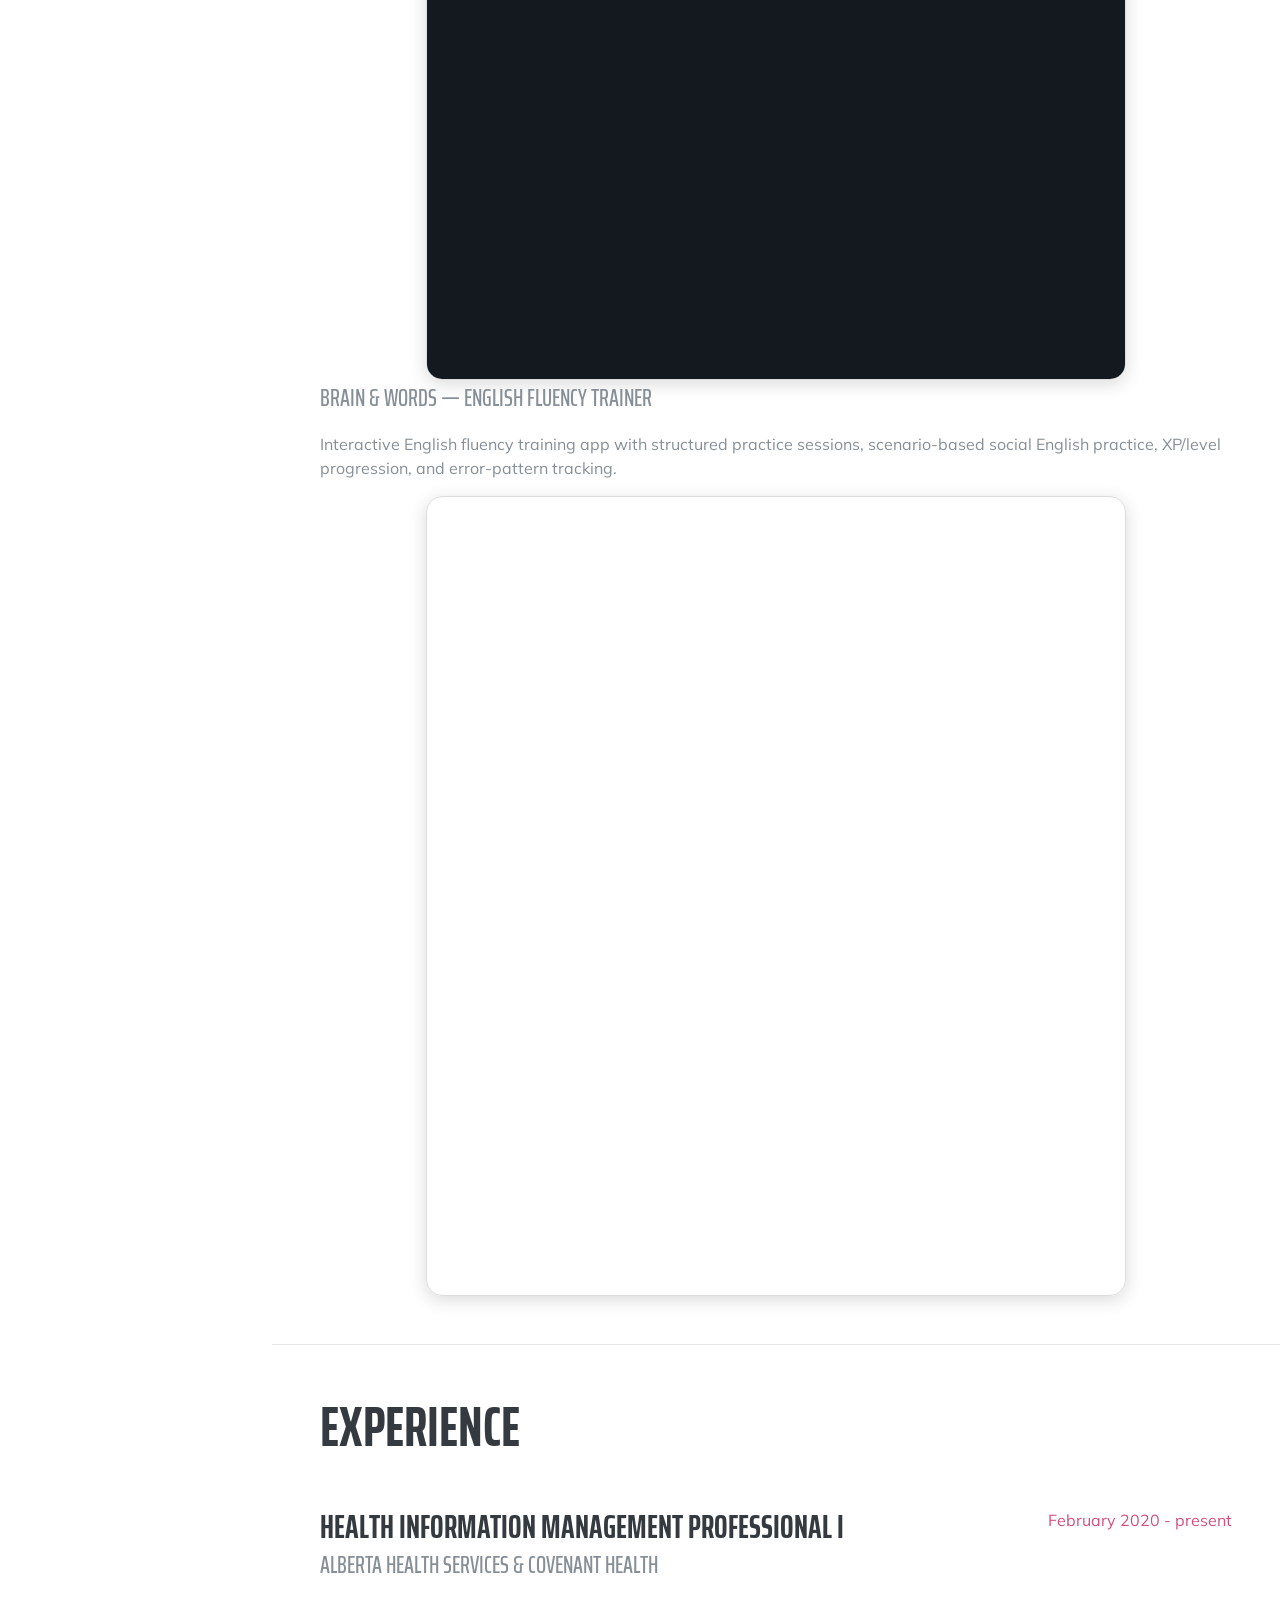
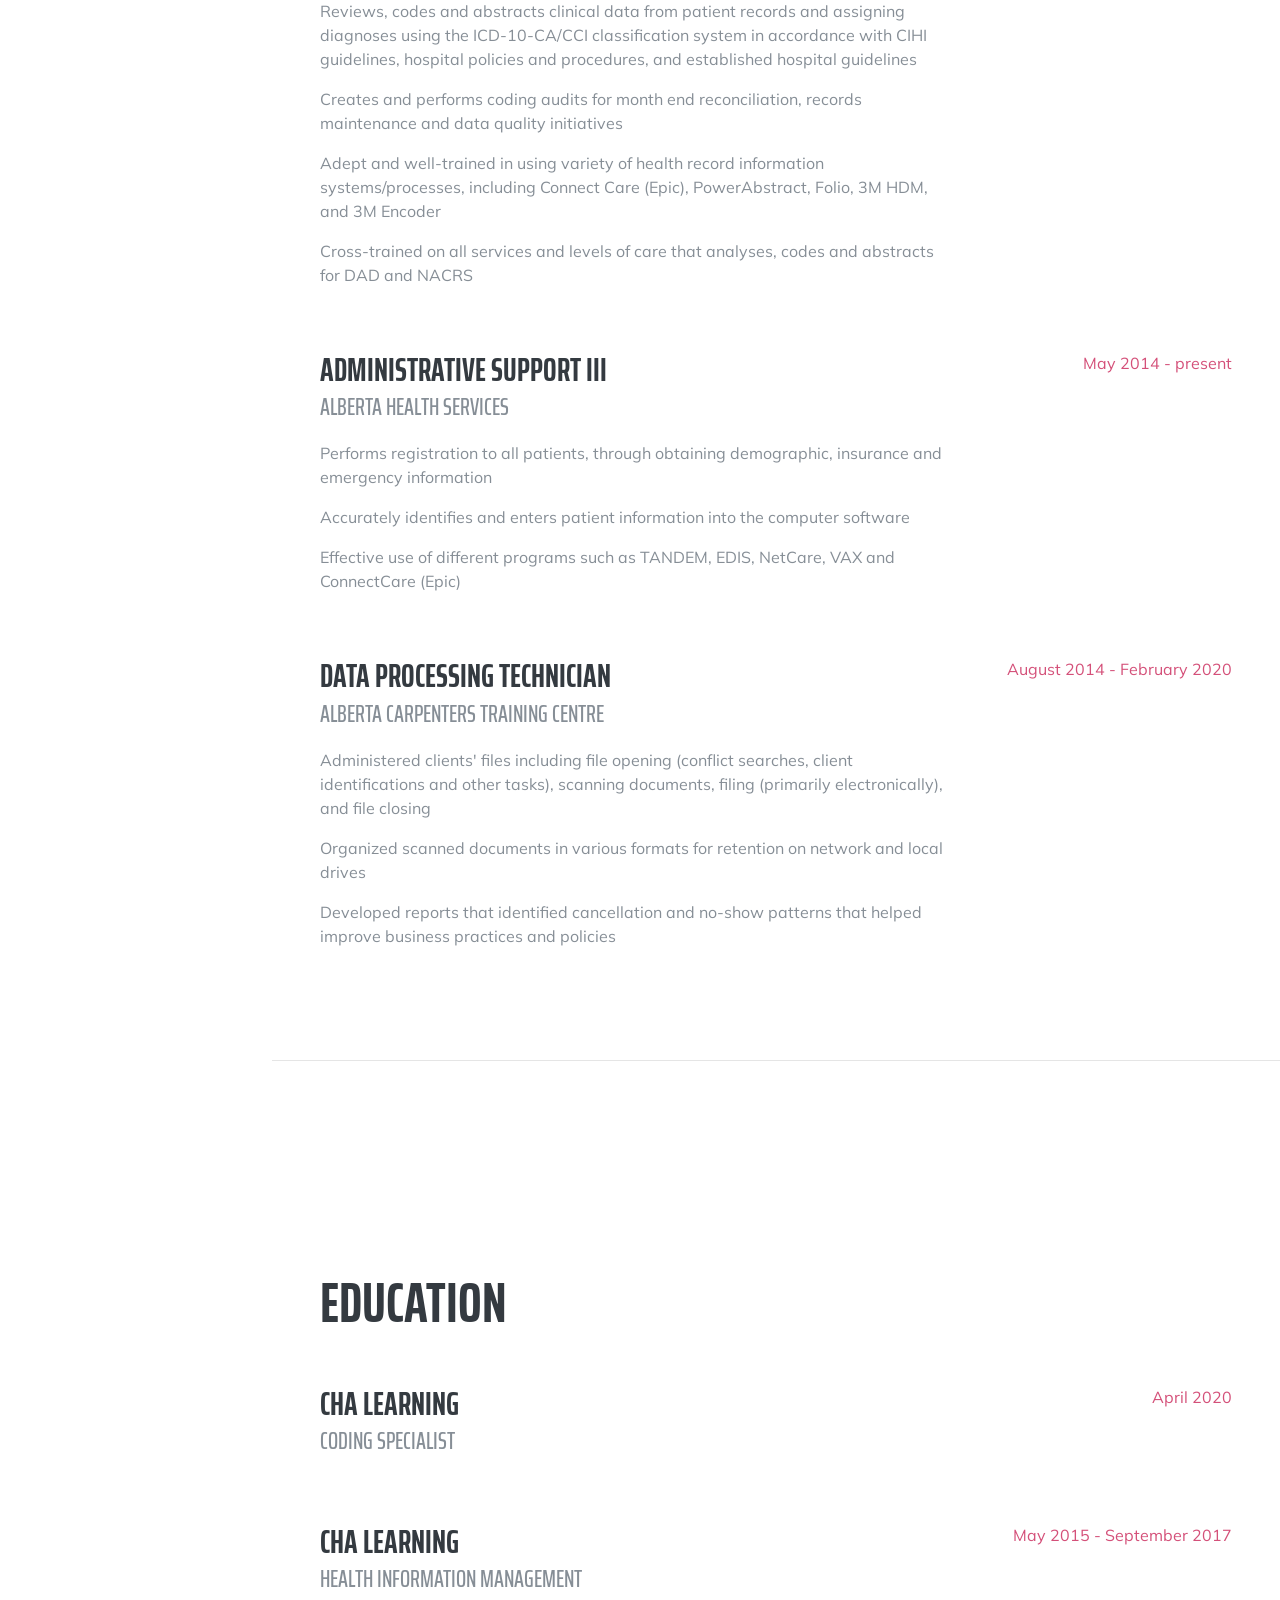
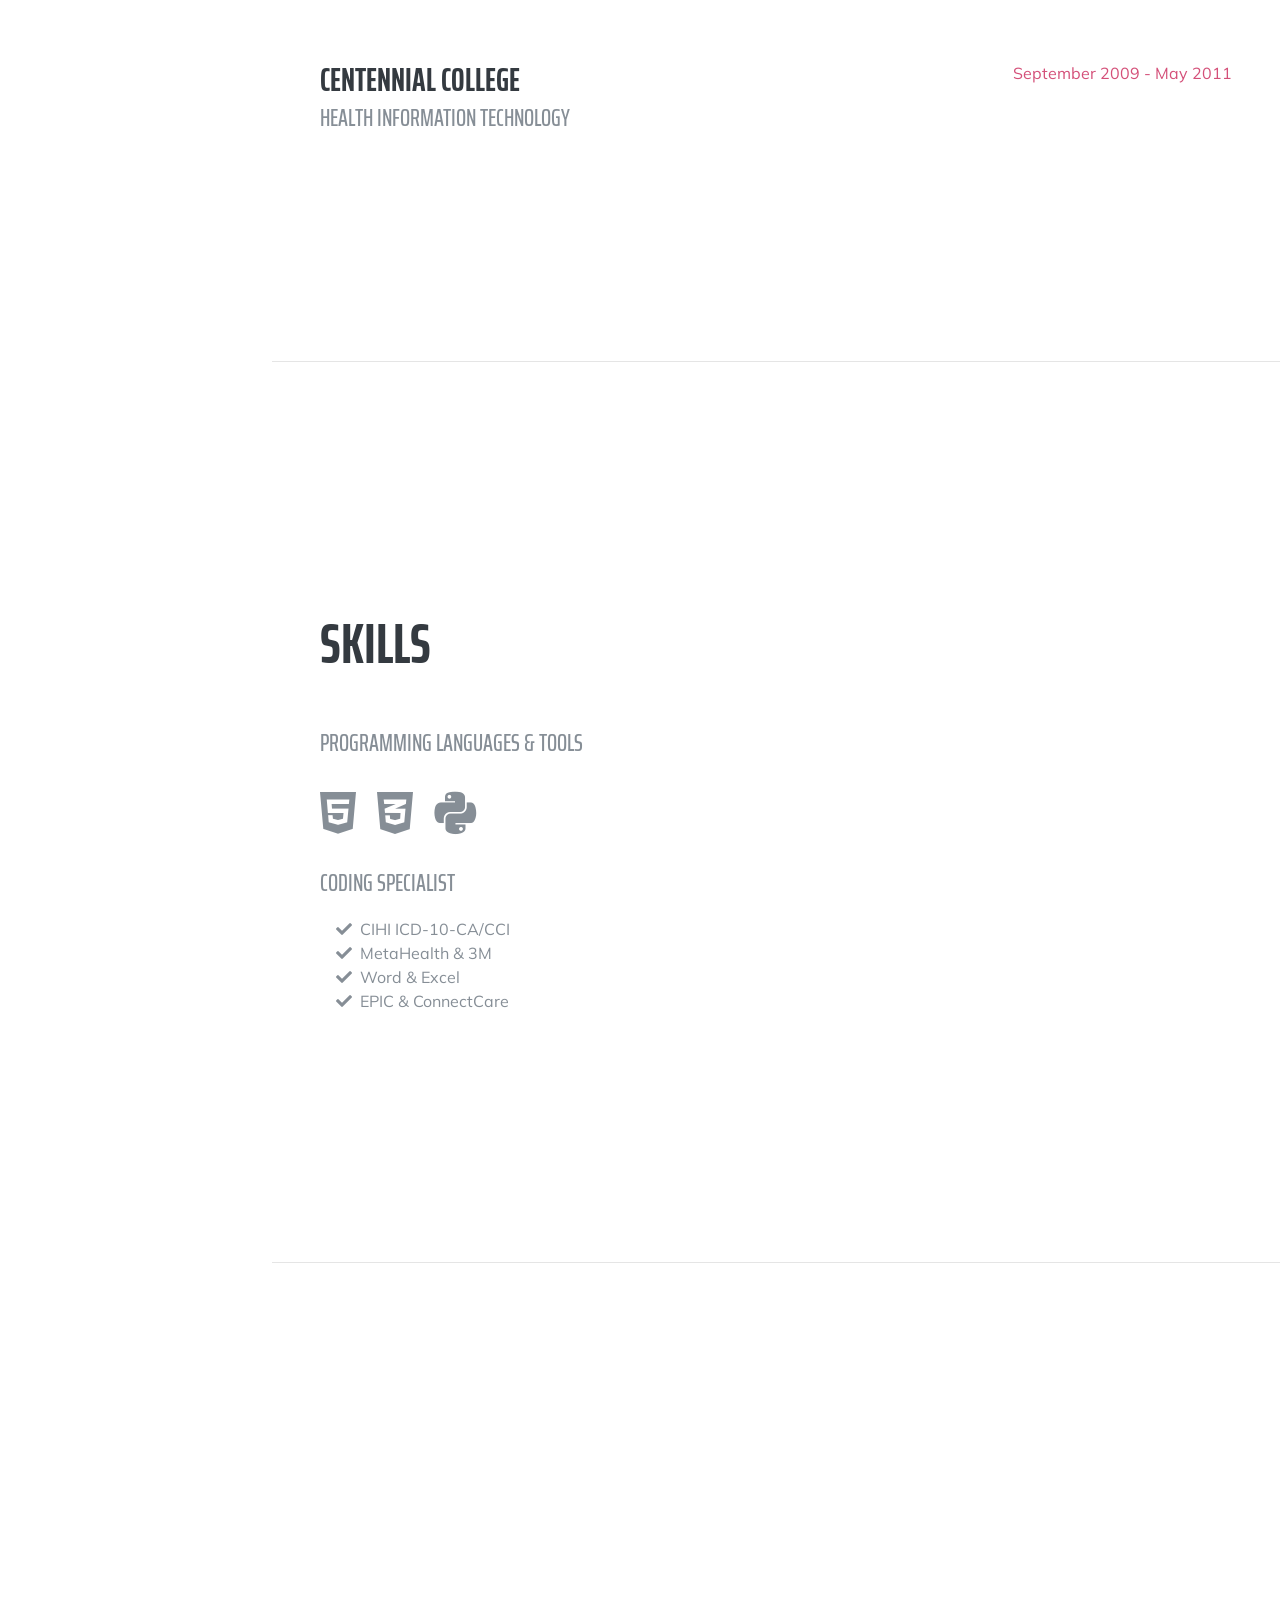
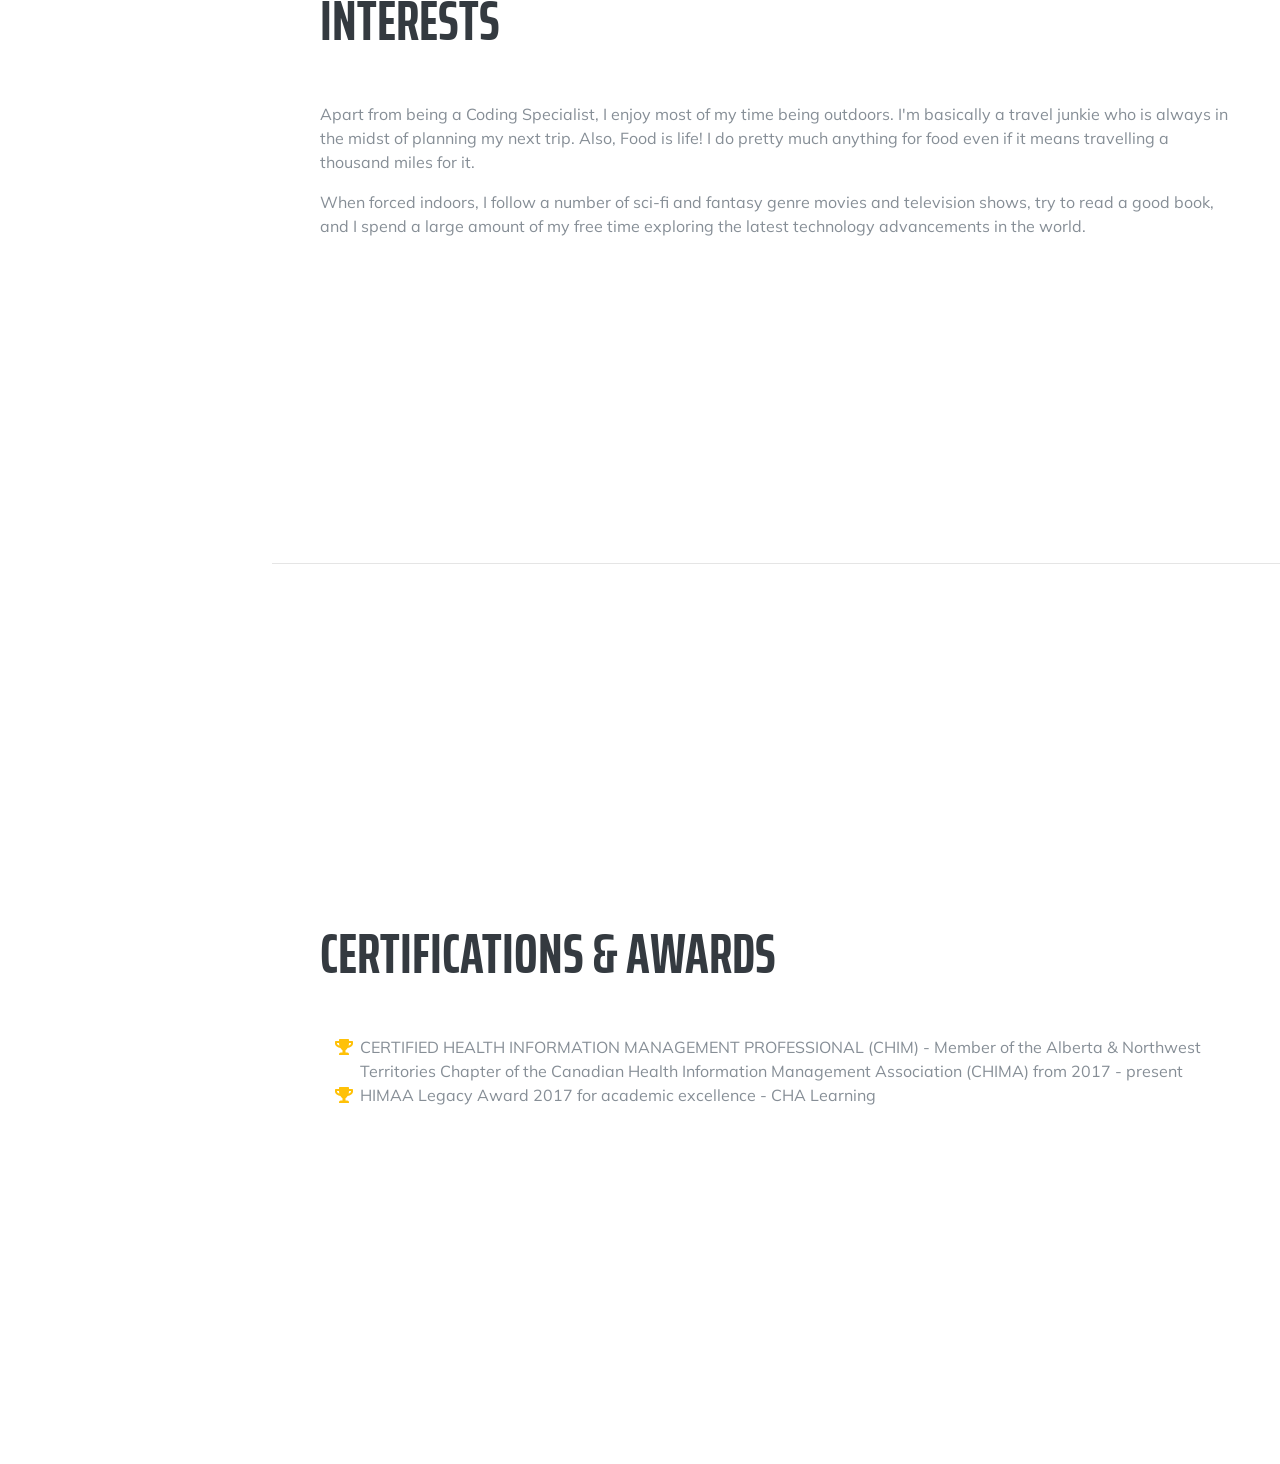
==== commit 8f5b9a59: "Update index.html" ====
--- a/index.html
+++ b/index.html
@@ -117,7 +117,7 @@
 <div class="app-frame">
   <iframe src="projects/ob_coding_quiz.html" title="Obstetric Coding Drill"></iframe>
 </div>
-				
+<div></div>	
 <div class="subheading mb-3">Brain & Words — English Fluency Trainer</div>
 <p>Interactive English fluency training app with structured practice sessions, scenario-based social English practice, XP/level progression, and error-pattern tracking.</p>
 <div class="app-frame">
--- a/css/custom.css
+++ b/css/custom.css
@@ -1,6 +1,7 @@
 .app-frame {
-  max-width: 380px;
-  aspect-ratio: 9 / 16;
+  max-width: 700px;
+  width: 95%;
+  height: 800px;
   margin: 0 auto;
   border-radius: 16px;
   overflow: hidden;
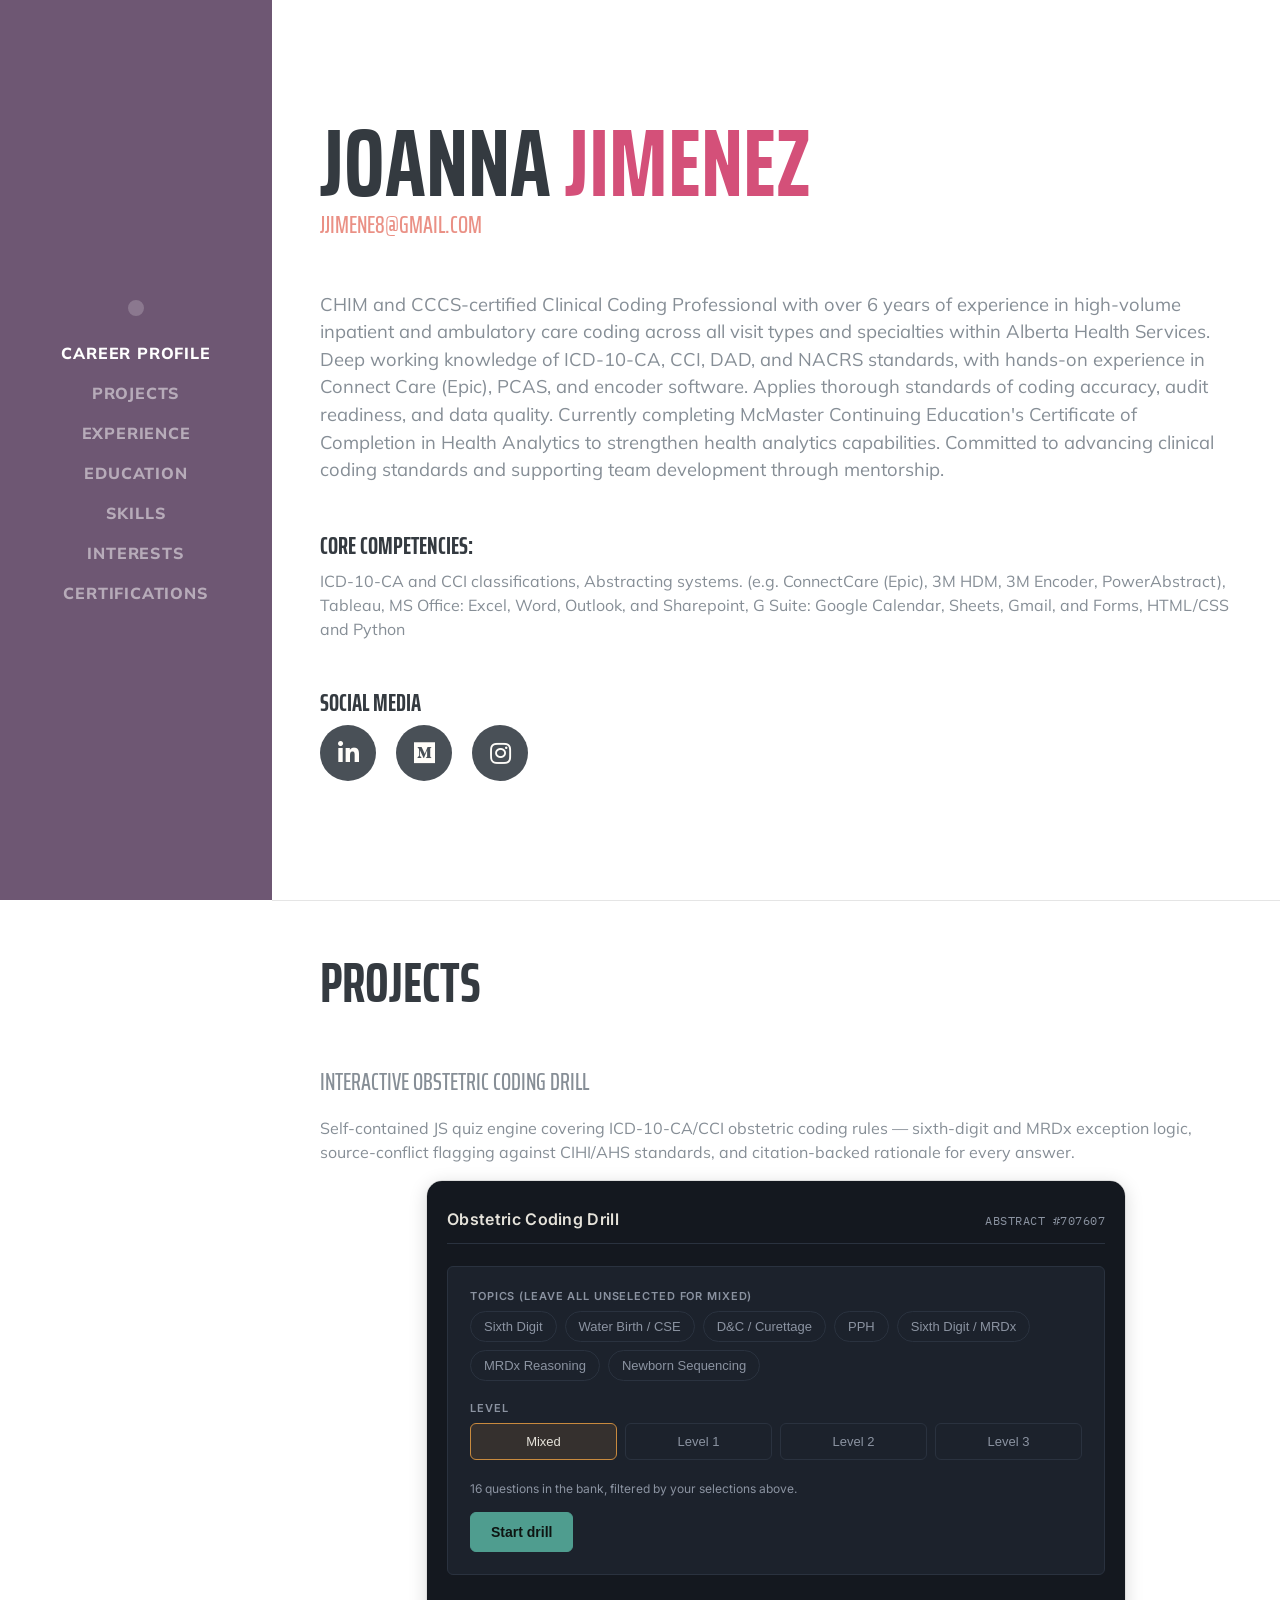
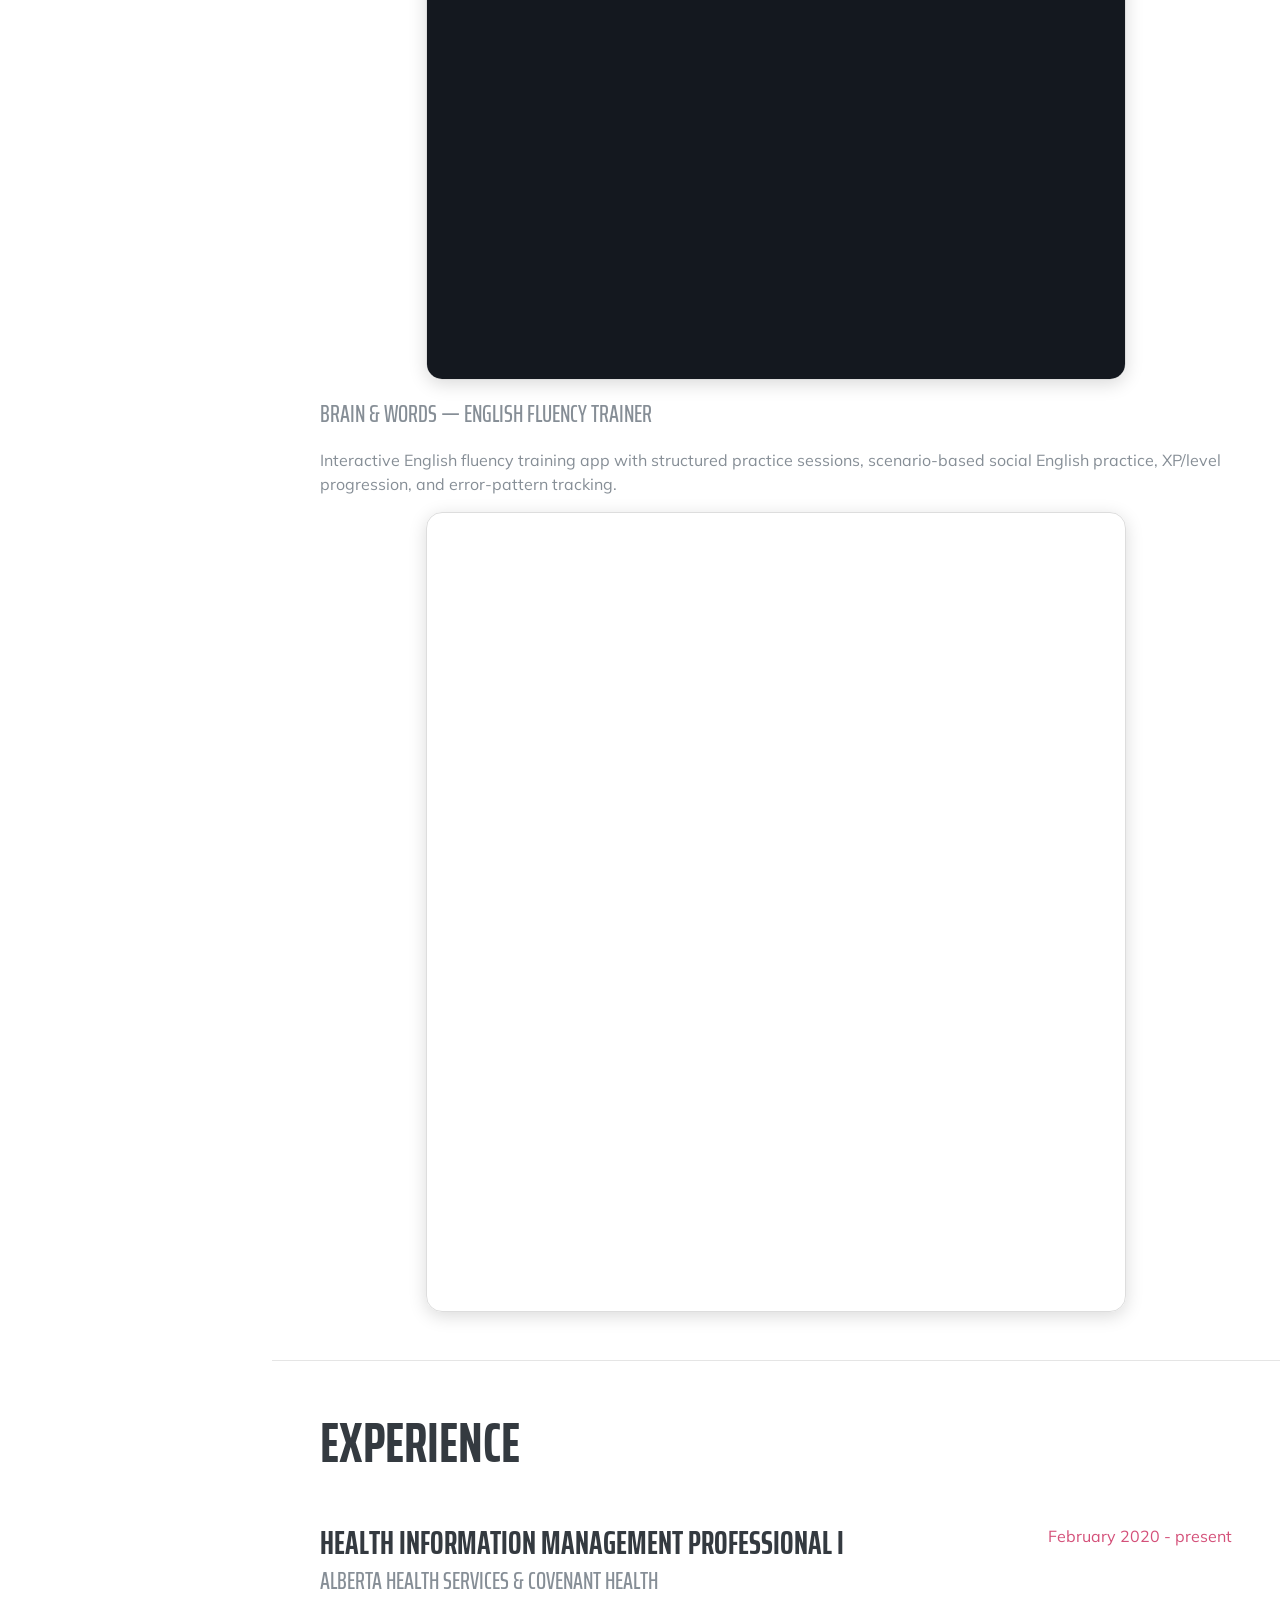
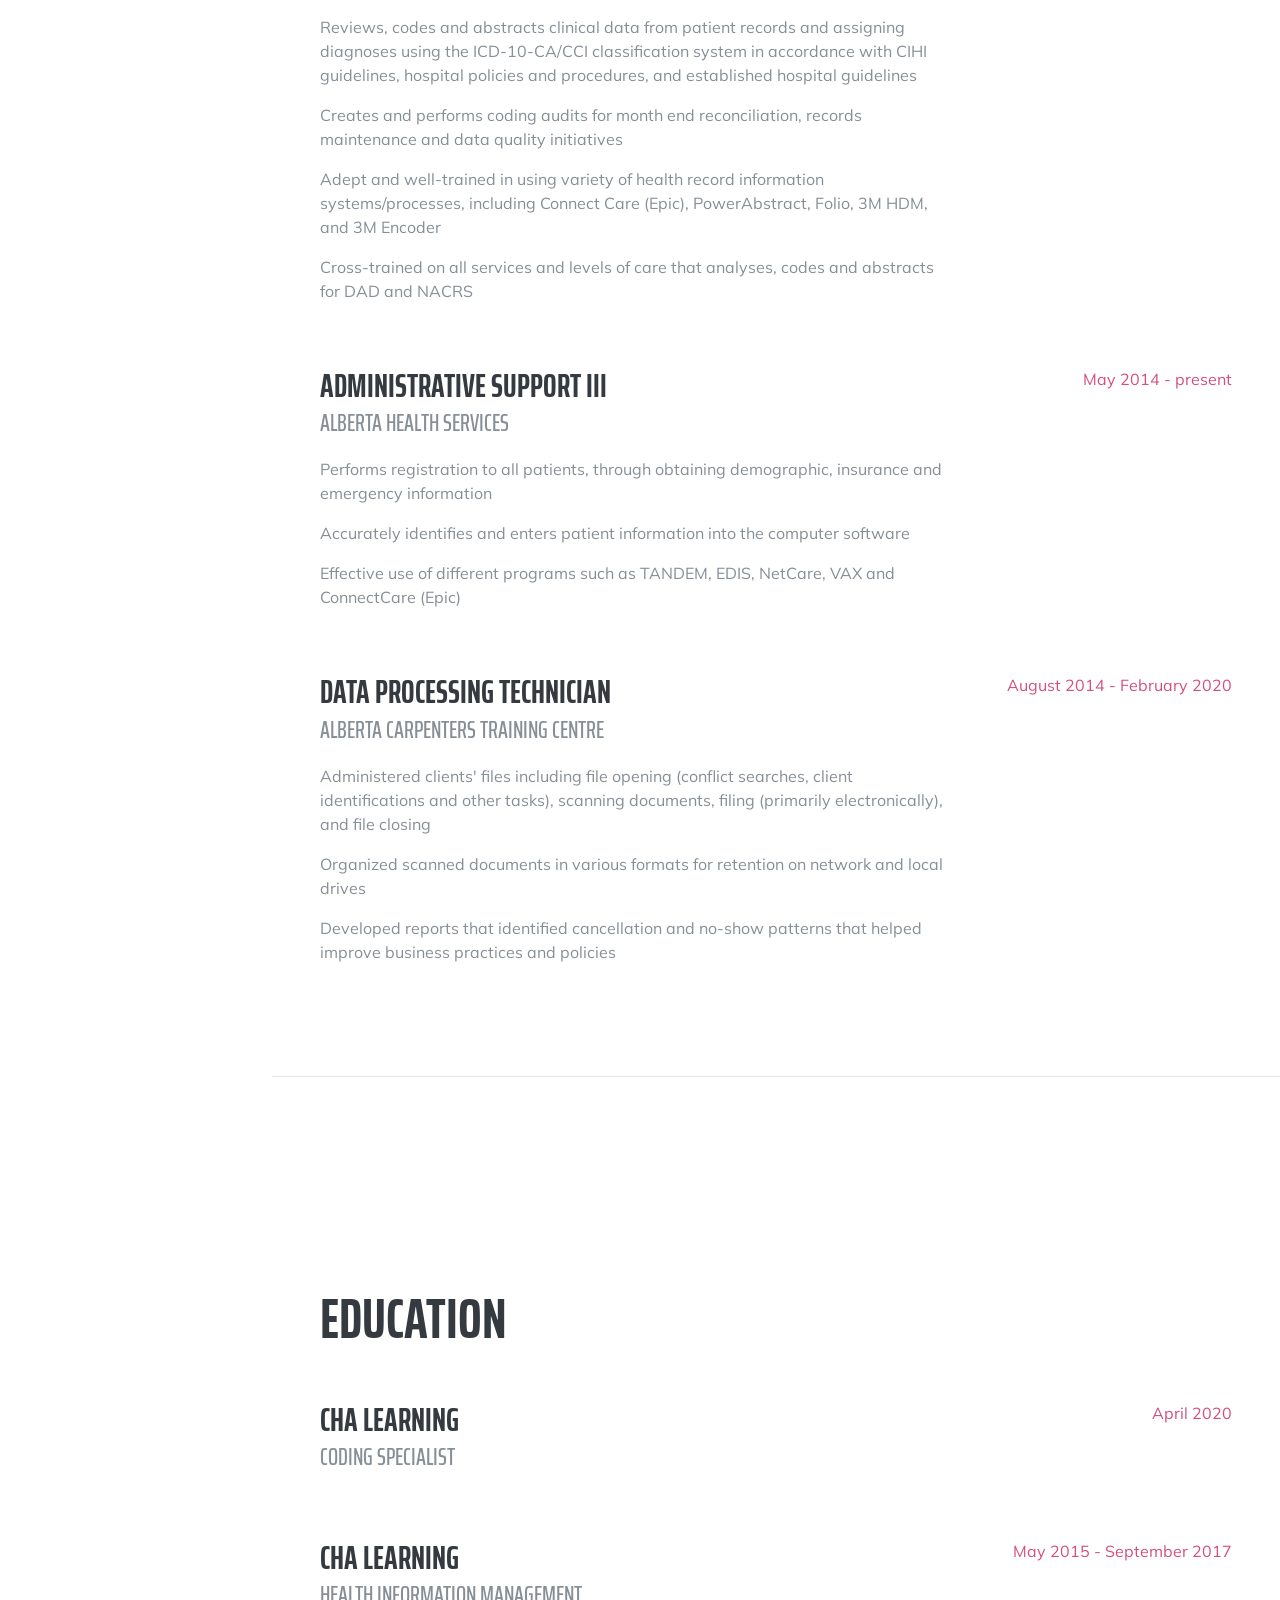
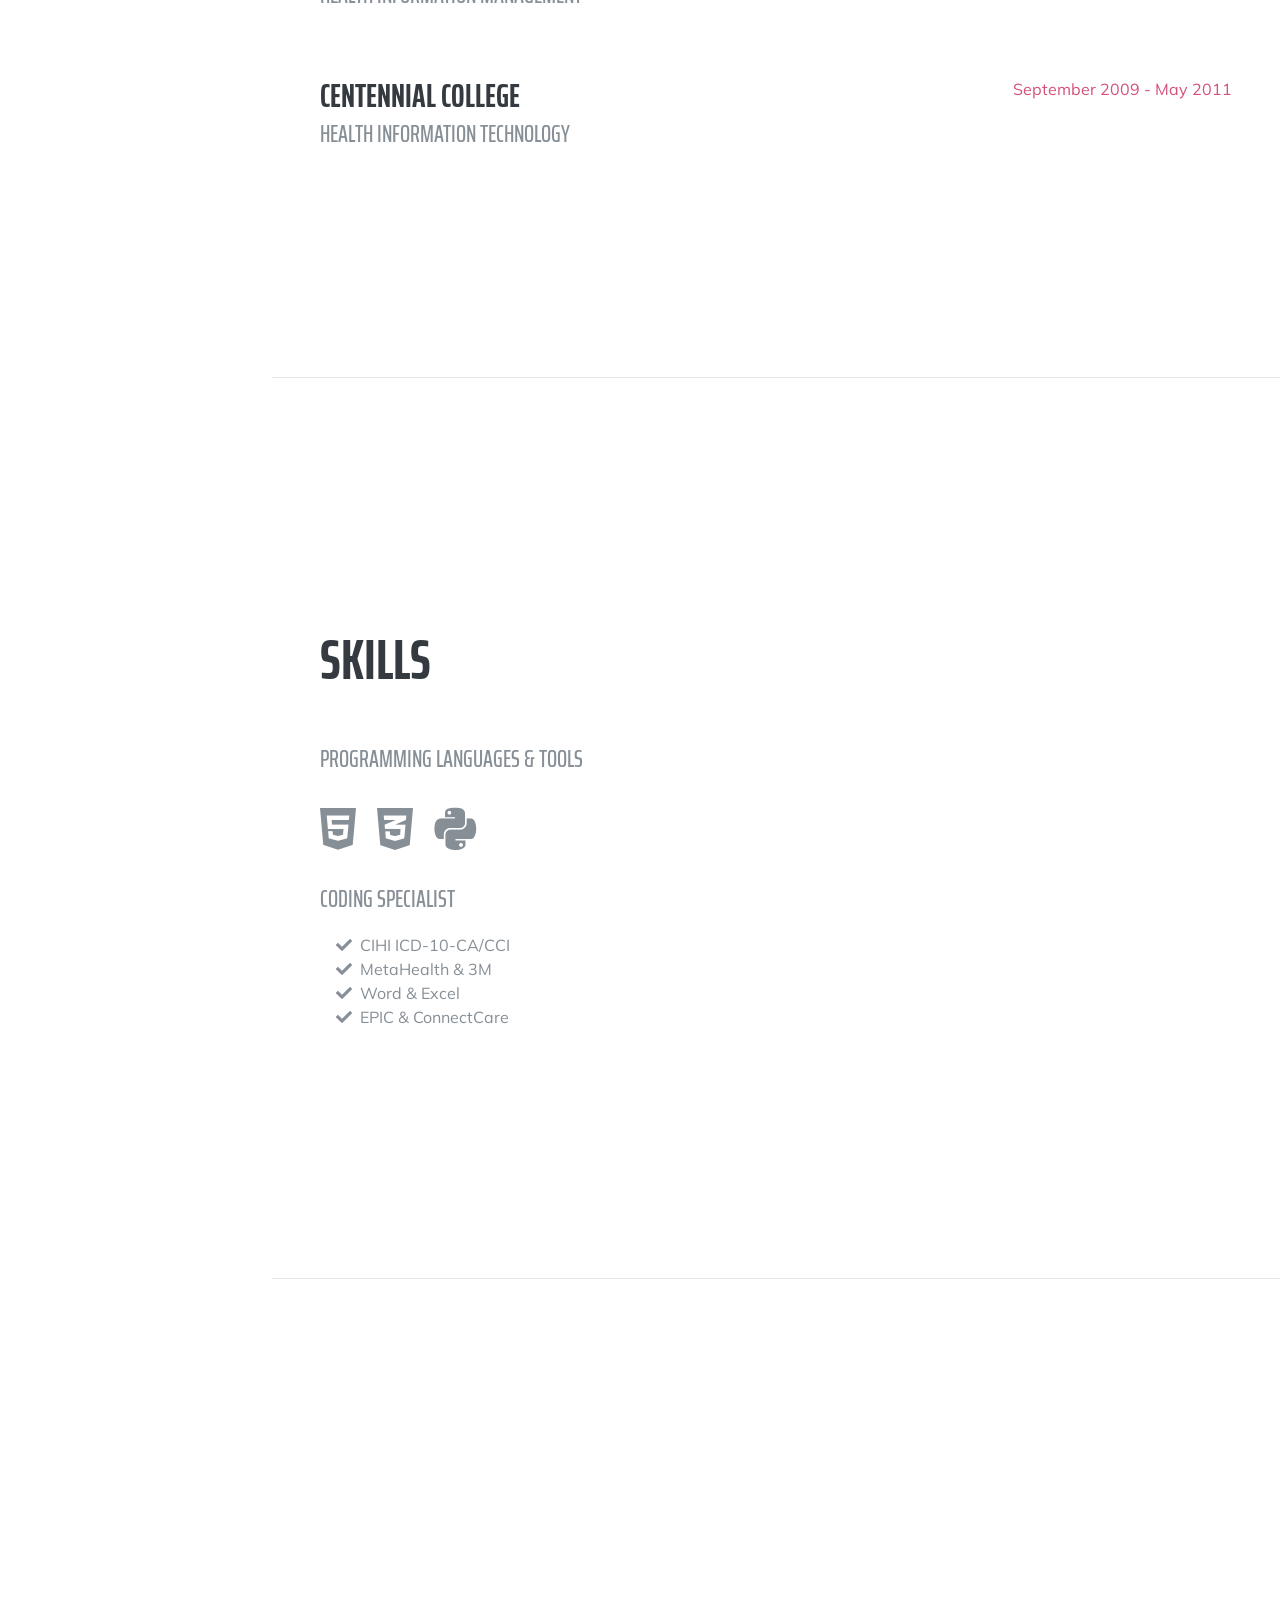
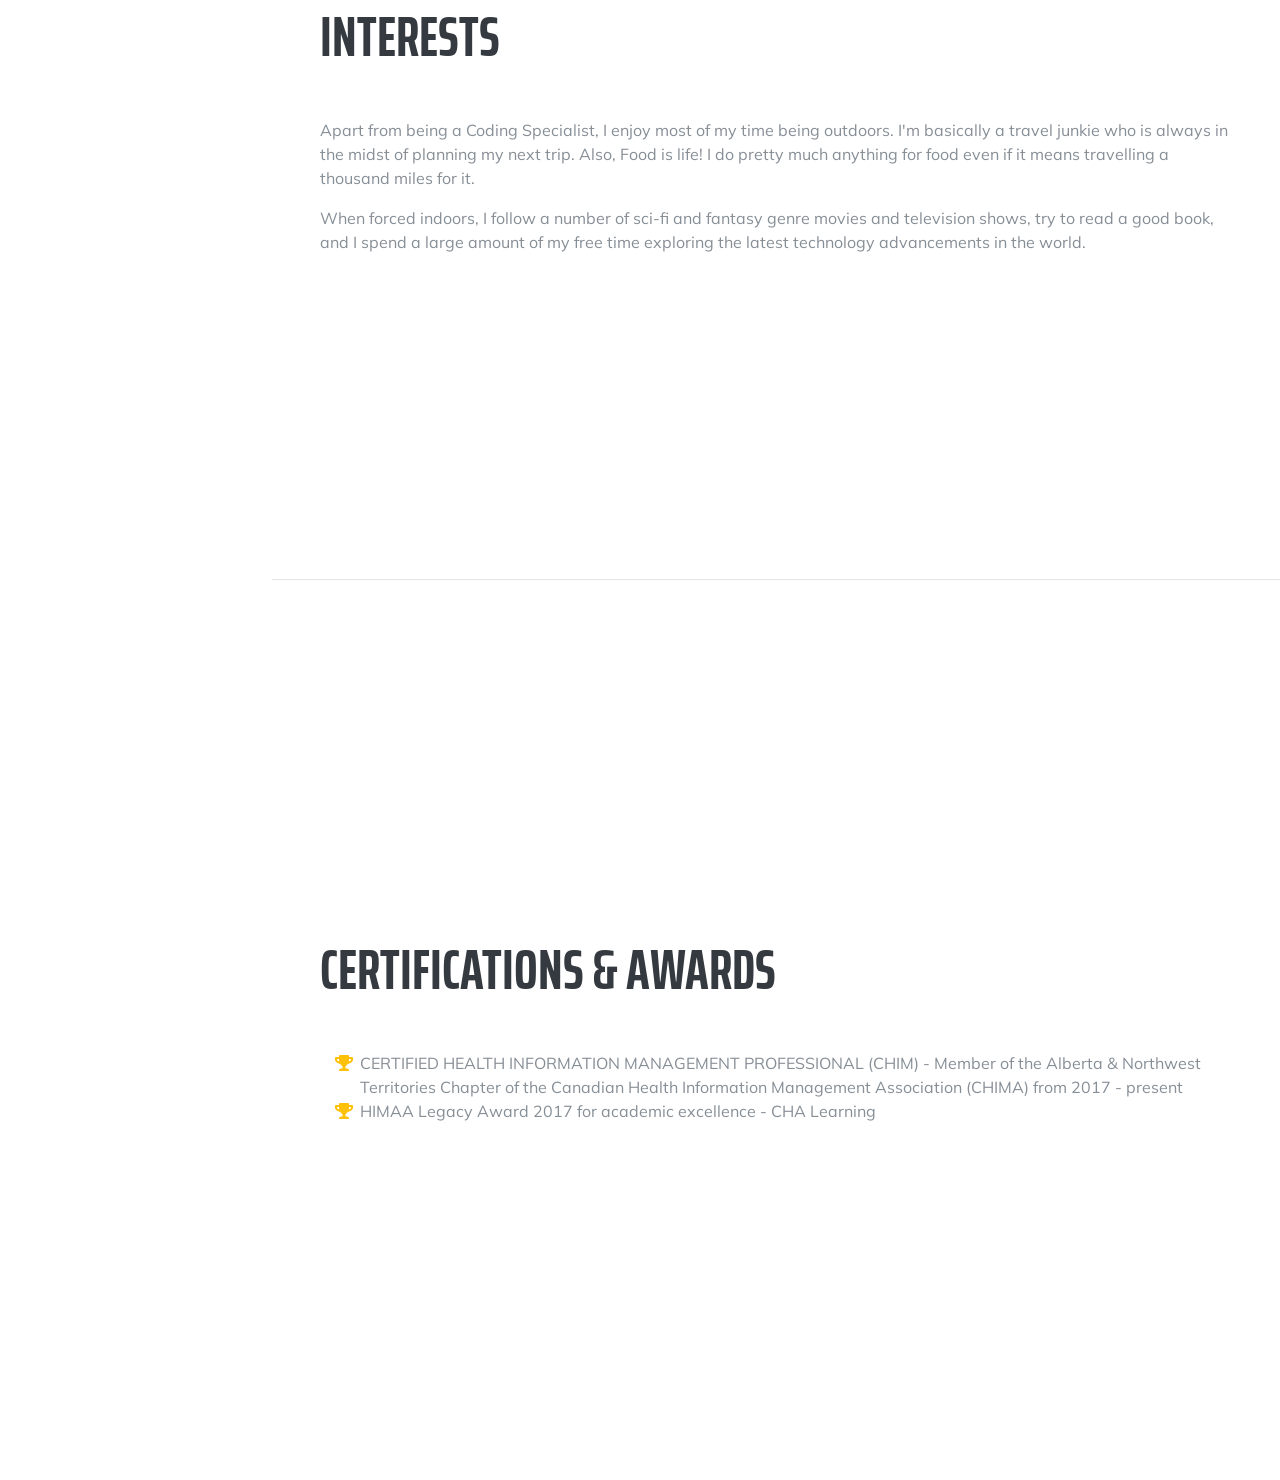
==== commit f8755aa3: "Update index.html" ====
--- a/index.html
+++ b/index.html
@@ -117,7 +117,7 @@
 <div class="app-frame">
   <iframe src="projects/ob_coding_quiz.html" title="Obstetric Coding Drill"></iframe>
 </div>
-<div></div>	
+<p></p>	
 <div class="subheading mb-3">Brain & Words — English Fluency Trainer</div>
 <p>Interactive English fluency training app with structured practice sessions, scenario-based social English practice, XP/level progression, and error-pattern tracking.</p>
 <div class="app-frame">
